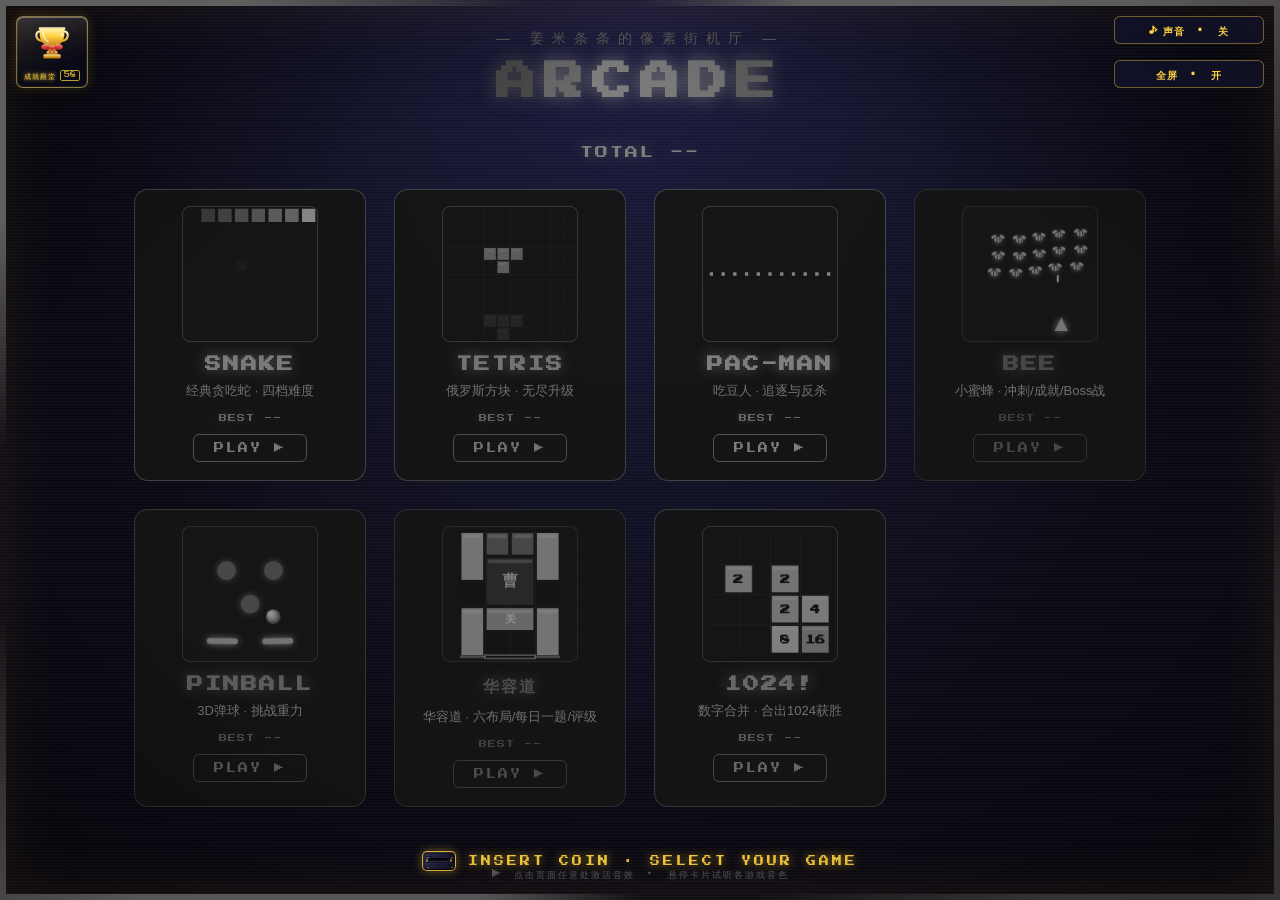
==== index.html @ 7917dc57 "fix: 修复全库审查 29 项问题与大厅回执握手边界缺陷 - 大厅与公共库 10 项：index curGameFrame 登记后仅当前帧清 totalBeforeOpen、openGame 清 p" ====
﻿<!DOCTYPE html>
<!-- ==================================================================
     像素街机厅主页（游戏大厅）
     结构：CRT 开机覆盖层 → 星空背景 Canvas → 视口四边环绕光带 → 右上角固定按钮（音效开关 / 全屏）→
          左上角成就殿堂入口 → 标题区 → 七张游戏卡片（各含 Canvas 动态预览）→ 页脚 → 音效激活提示条
          点击卡片以全屏 iframe 覆盖层打开游戏（不跳转页面，保证全屏状态跨大厅/游戏保持）
     特效：CRT 开机白线展开 / 星空粒子背景 + 偶发流星 / 底部合成波透视网格 /
          ARCADE 霓虹灯管闪烁 + 字母波浪浮动 + 全标题 RGB 色差故障 /
          卡片 3D 视差倾斜 + 交错入场 + 悬停发光 + 光泽扫过 + 预览放大 /
          鼠标霓虹光晕跟随 / CRT 扫描线 + 暗角氛围 / 视口四边环绕光带（旋转霓虹流光） /
          待机吸引模式（闲置轮播聚光 + DEMO 横幅，任意输入退出） /
          投币开机（点击任意处/任意键触发：币缘环排站名铭文的金币放大展示（仿纪念币版式）+ 蓄力光环 → 抛物线缩小飞入吞币点亮；
          点亮后投币口/回车键重复投币 + 待机循环落币 + 悬停/聚光换色；音效与全屏按钮豁免灰度常驻可用）
     脚本：audio.js 公共音效库 / fx.js 公共动效库 / fullscreen.js 全屏控制 / gamepad.js 手柄支持 /
          index.js 大厅脚本（开机层移除 + 星空粒子/流星/网格动画 + 霓虹故障闪烁 +
          全标题故障 + 游戏覆盖层开关（LOADING 霓虹过渡 / 游戏期冻结大厅动效 / 关闭时下发 arcade:save 快照保存）+ 七段卡片预览动画 + 卡片 3D 视差 + 鼠标光晕 +
          卡片音效分派 + 提示条淡出 + 待机吸引模式 + 投币口金币飞入 +
          成就殿堂金杯入口与开关渲染（鎏金覆盖层 / 称号里程碑 / 七游戏行瀑布入场））
     ================================================================== -->
<html lang="zh-CN">
<head>
    <meta charset="UTF-8">
    <meta name="viewport" content="width=device-width, initial-scale=1.0">
    <title>姜米条条的像素街机厅</title>
    <!-- 字体预连接：Press Start 2P 需经 googleapis(CSS)→gstatic(woff2) 两跳，
         提前建好连接使字体在 CRT 开机窗口内就绪，避免 display=swap 的换字回流
         恰好落在白幕展开/淡出阶段造成视觉顿挫 -->
    <link rel="preconnect" href="https://fonts.googleapis.com">
    <link rel="preconnect" href="https://fonts.gstatic.com" crossorigin>
    <link href="https://fonts.googleapis.com/css2?family=Press+Start+2P&display=swap" rel="stylesheet">
    <style>
        /* ---------- 主题变量：底色 / 面板 / 四色霓虹 / 文字 ---------- */
        :root {
            --bg: #0a0a14;
            --panel: rgba(18, 18, 42, 0.9);
            --neon-green: #39ff6a;
            --neon-pink: #ff3ea5;
            --neon-blue: #35e0ff;
            --neon-yellow: #ffd23e;
            --text: #e8e8ff;
        }
        /* html 画布底色随主题：全屏切换瞬间 overflow 切换 + 合成层重建触发重新光栅化，会间歇性闪现画布默认白底（视口底部白条根因），画布底色变暗后不可见 */
        html { background: var(--bg); }

        /* ---------- 基础布局 ---------- */
        * { box-sizing: border-box; }
        body {
            user-select: none; /* 全站禁止文本选取：拖动不再框选文字/触发浏览器选中搜索（卡片连点已有局部 none，此处全局兜底） */
            -webkit-user-select: none;
            margin: 0;
            background: radial-gradient(ellipse at 50% 0%, #1c1c40 0%, var(--bg) 65%);
            font-family: 'Microsoft YaHei', sans-serif;
            color: var(--text);
            overflow-x: hidden;
        }
        /* ---------- 大厅主布局容器：垂直居中排布标题区/卡片区/页脚；
           全屏时（本页已声明 data-fs-keep-title）由 fullscreen.js 命中 .layout
           整体等比缩放并居中于整个视口高度正中（标题随内容流一起缩放），
           窄视口内容超高时自动缩小不溢出 ---------- */
        .layout {
            min-height: 100vh;
            display: flex;
            flex-direction: column;
            align-items: center;
            justify-content: center;
            /* 最小边距保护：视口四周有 6px 环绕光带（#edgeBeam，fixed z-index:6）与暗角辉光，
               垂直居中内容在矮视口下几乎吃满空间时副标题/ARCADE 标题会贴边被光带覆盖，
               统一留出边距使任何视口下内容与光带脱开（全局 * 为 border-box，100vh 含边距不溢出） */
            padding: 12px 16px;
        }
        /* CRT 扫描线氛围 */
        body::before {
            content: '';
            position: fixed;
            inset: 0;
            pointer-events: none;
            background: repeating-linear-gradient(0deg, rgba(255,255,255,0.035) 0 1px, transparent 1px 3px);
        }
        /* CRT 暗角：四周轻微压暗，强化老式显像管的沉浸感 */
        body::after {
            content: '';
            position: fixed;
            inset: 0;
            pointer-events: none;
            transform: translateZ(0); /* 独立合成层：edgeFlow 的 box-shadow 每帧重绘隔离于本层，不再与 hover 重绘叠加波及整页引发闪屏 */
            z-index: 5;
            background: radial-gradient(ellipse at center, transparent 58%, rgba(0, 0, 0, 0.42) 100%);
            /* 视口边缘氛围灯带：弱于游戏机台的边框灯带，避免喧宾夺主 */
            box-shadow: inset 0 0 64px rgba(255, 154, 62, 0.10);
            animation: edgeFlow 8s ease-in-out infinite;
        }
        /* 边缘灯带流光：橙 → 粉 → 蓝循环（与机台灯带同节奏、低亮度） */
        @keyframes edgeFlow {
            0%, 100% { box-shadow: inset 0 0 64px rgba(255, 154, 62, 0.10); }
            33% { box-shadow: inset 0 0 64px rgba(255, 62, 165, 0.11); }
            66% { box-shadow: inset 0 0 64px rgba(53, 224, 255, 0.11); }
        }
        /* ---------- 视口四周环绕光带：四色霓虹流光绕屏幕边缘匀速巡游 ---------- */
        #edgeBeam {
            position: fixed;
            inset: 0;
            z-index: 6; /* 置于暗角(5)之上、右上角按钮(10)之下：不被压暗也不挡操作 */
            pointer-events: none;
            padding: 6px; /* 光带厚度 */
            /* 遮罩挖空内容区：仅保留 padding 形成的四周环形带 */
            -webkit-mask: linear-gradient(#000 0 0) content-box, linear-gradient(#000 0 0);
            -webkit-mask-composite: xor;
            mask: linear-gradient(#000 0 0) content-box, linear-gradient(#000 0 0);
            mask-composite: exclude;
            overflow: hidden;
        }
        /* 旋转光束：超大锥形渐变绕视口中心自转，绿→粉→蓝→黄四色霓虹接力 */
        #edgeBeam::before {
            content: '';
            position: absolute;
            left: 50%;
            top: 50%;
            width: 142vmax; /* √2×视口较长边：内切圆恰好覆盖视口对角线，纹理面积较 200vmax 减半，降低全屏显存压力 */
            height: 142vmax;
            margin: -71vmax 0 0 -71vmax; /* 中心对齐视口中心 */
            will-change: transform; /* 常驻合成层：避免超大纹理被反复驱逐/重建引发闪屏 */
            background: conic-gradient(
                transparent 0deg,
                var(--neon-green) 20deg, var(--neon-green) 48deg, transparent 76deg,
                transparent 90deg,
                var(--neon-pink) 110deg, var(--neon-pink) 138deg, transparent 166deg,
                transparent 180deg,
                var(--neon-blue) 200deg, var(--neon-blue) 228deg, transparent 256deg,
                transparent 270deg,
                var(--neon-yellow) 290deg, var(--neon-yellow) 318deg, transparent 346deg);
            opacity: 0.9; /* 明显可见但不过曝：配合加宽带体与平台顶峰值 */
            animation: beamOrbit 10s linear infinite;
        }
        /* 光束匀速自转一周：形成光带沿四边连续巡游的观感 */
        @keyframes beamOrbit {
            to { transform: rotate(1turn); }
        }
        /* ---------- CRT 开机动画：黑幕 → 中央白线亮起 → 纵向撑满白幕 → 淡出露出大厅 ---------- */
        #crtBoot {
            position: fixed;
            inset: 0;
            z-index: 99;
            pointer-events: none;
        }
        /* 黑幕：全程掩护大厅直至白幕将满未满的瞬间（82%，此刻白幕已盖住 99.5% 屏幕）快速退场——
           若黑幕与白幕同时淡出，两层半透明叠加会让揭幕中段对比度塌陷、画面发灰；
           借白幕满屏遮挡掩护切换，白幕淡出时底下是干净的大厅，交叉溶解通透丝滑 */
        #crtBoot::before {
            content: '';
            position: absolute;
            inset: 0;
            background: #000;
            animation: crtBlack 1.05s ease-out forwards;
        }
        /* 中央白线：亮起（带通电微闪）→ 停顿蓄力 → 纵向撑满白幕 → 淡出露出大厅
           撑开用 transform: scaleY 而非 height 动画——height 逐帧触发重排+重绘，
           开机瞬间主线程正被星空/七卡预览循环与字体加载占满，白幕展开会卡顿；
           scaleY 与 opacity 均为合成器属性，动画全程由 GPU 合成线程推进，不受主线程繁忙影响。
           元素 inset: 0 占满全屏，scaleY(0.002) 压缩为中央细线（常规视口约 1.8~2.2px，等效原 2px 白线），
           transform-origin 默认 center，与原 height 从中心向上下扩展的视觉一致。
           各阶段用关键帧内分段缓动（animation-timing-function 逐段声明）：
           撑开段强缓入缓出（蓄力-爆发-柔停）替代全程 ease-out 的「泄劲」感，
           淡出段快起慢收，揭幕干脆利落又收尾柔和 */
        #crtBoot::after {
            content: '';
            position: absolute;
            inset: 0;
            background: #fff;
            box-shadow: 0 0 32px 8px rgba(255, 255, 255, 0.9);
            animation: crtLine 1.05s ease-out forwards;
        }
        @keyframes crtBlack {
            0%, 80% { opacity: 1; }
            82% { opacity: 0; }  /* 白幕将满未满的瞬间借遮挡快速退场（约 21ms，无感知） */
            100% { opacity: 0; }
        }
        @keyframes crtLine {
            0%, 14% { transform: scaleY(0.002); opacity: 0; animation-timing-function: ease-out; }   /* 压缩为中央细线且不可见 */
            28% { transform: scaleY(0.002); opacity: 1; animation-timing-function: ease-in-out; }    /* 白线全宽亮起 */
            34% { transform: scaleY(0.002); opacity: 0.86; }  /* 通电瞬间电压微跌：模拟老显像管电流不稳的轻微闪烁 */
            44% { transform: scaleY(0.002); opacity: 1; animation-timing-function: cubic-bezier(0.72, 0, 0.28, 1); }  /* 电压回稳：电子束就位蓄力 */
            82% { transform: scaleY(1); opacity: 1; animation-timing-function: cubic-bezier(0.22, 0.61, 0.36, 1); }   /* 强缓入缓出撑满白幕：起步柔和、中段加速、满屏柔停 */
            100% { transform: scaleY(1); opacity: 0; }        /* 白幕快起慢收地淡出露出大厅，衔接卡片逐一入场 */
        }
        /* ---------- 星空背景：固定全屏，置于全部内容之下 ---------- */
        #starfield {
            position: fixed;
            inset: 0;
            z-index: -1;
            pointer-events: none;
        }
        /* 鼠标霓虹光晕：柔和光斑经 lerp 平滑追随光标，悬停卡片时同步该卡片的霓虹色 */
        #mouseGlow {
            position: fixed;
            left: 0;
            top: 0;
            width: 340px;
            height: 340px;
            margin: -170px 0 0 -170px; /* 让光斑几何中心对齐 transform 定位点 */
            border-radius: 50%;
            pointer-events: none;
            z-index: 4;
            mix-blend-mode: screen;
            background: radial-gradient(circle, rgba(108, 108, 255, 0.10), transparent 65%);
            opacity: 0;
            transition: opacity 0.5s;
            will-change: transform;
        }
        /* ---------- 页头：副标题 + ARCADE 彩色霓虹大标题 ---------- */
        .subtitle {
            font-size: 14px;
            letter-spacing: 8px;
            color: #8a8ab0;
            margin-bottom: 14px;
        }
        h1.arcade-title {
            font-family: 'Press Start 2P', monospace;
            font-size: 40px;
            letter-spacing: 8px;
            margin: 0 0 24px;
        }
        /* 每个字母带自身颜色的霓虹光晕，并错相位轻微浮动（波浪感） */
        h1.arcade-title span {
            display: inline-block;
            text-shadow: 0 0 18px currentColor;
            animation: bob 2.6s ease-in-out infinite;
        }
        h1.arcade-title span:nth-child(2) { animation-delay: 0.18s; }
        h1.arcade-title span:nth-child(3) { animation-delay: 0.36s; }
        h1.arcade-title span:nth-child(4) { animation-delay: 0.54s; }
        h1.arcade-title span:nth-child(5) { animation-delay: 0.72s; }
        h1.arcade-title span:nth-child(6) { animation-delay: 0.9s; }
        @keyframes bob {
            0%, 100% { transform: translateY(0); }
            50% { transform: translateY(-5px); }
        }
        /* 霓虹灯管故障闪烁（JS 随机触发）：steps 跳变模拟灯管接触不良 */
        h1.arcade-title span.flicker {
            animation: tubeFlicker 0.55s steps(1) both;
        }
        @keyframes tubeFlicker {
            0%, 100% { opacity: 1; text-shadow: 0 0 18px currentColor; }
            12% { opacity: 0.18; text-shadow: none; }
            24% { opacity: 0.85; text-shadow: 0 0 18px currentColor; }
            40% { opacity: 0.12; text-shadow: none; }
            62% { opacity: 0.75; text-shadow: 0 0 18px currentColor; }
            80% { opacity: 0.2; text-shadow: none; }
        }
        /* 全标题 RGB 色差故障（JS 随机触发）：整体抖动并分离出粉/青残影 */
        h1.arcade-title.glitch {
            animation: titleGlitch 0.36s both;
        }
        @keyframes titleGlitch {
            0% { transform: translate(0); filter: none; }
            15% { transform: translate(-3px, 1px); filter: drop-shadow(3px 0 #ff3ea5) drop-shadow(-3px 0 #35e0ff); }
            32% { transform: translate(3px, -1px); filter: none; }
            50% { transform: translate(-2px, 0); filter: drop-shadow(-3px 0 #ff3ea5) drop-shadow(3px 0 #35e0ff); }
            68% { transform: translate(0); filter: none; }
            82% { transform: translate(1px, -1px); filter: drop-shadow(2px 0 #ff3ea5) drop-shadow(-2px 0 #35e0ff); }
            100% { transform: translate(0); filter: none; }
        }
        /* ---------- 游戏卡片：--glow 为各卡片霓虹色 RGB，驱动边框与光晕 ---------- */
        .cards {
            display: grid;
            grid-template-columns: repeat(4, 232px); /* 固定 4 列：七张卡片按 DOM 顺序从左到右排列（4+3 两行） */
            gap: 28px;
            justify-content: center; /* 网格整体在页面水平居中 */
            /* 不在容器上设 perspective：容器级灭点为全部卡片共享，边缘卡片与中心卡片
               相对灭点偏移不同，同样的 rotateX/rotateY 会产生不同的透视畸变；
               透视改由每张卡片内联 transform 的 perspective() 提供（见底部倾斜脚本），
               保证任何位置的卡片画圈倾斜表现一致 */
        }
        /* 窄屏退化为 2 列，避免 4 列总宽超出视口出现横向滚动条 */
        @media (max-width: 1080px) {
            .cards { grid-template-columns: repeat(2, 232px); }
        }
        .card {
            user-select: none; /* 禁止双击卡片选中文本：连点启动游戏时不闪蓝色选区 */
            width: 232px;
            padding: 16px 18px 18px;
            background: var(--panel);
            border: 1px solid rgba(var(--glow), 0.45);
            border-radius: 14px;
            text-decoration: none;
            color: var(--text);
            text-align: center;
            position: relative;
            overflow: hidden; /* 裁剪光泽扫过的高光带 */
            transition: transform 0.2s ease-out, box-shadow 0.2s ease-out, border-color 0.2s ease-out;
            animation: rise 0.4s cubic-bezier(0.22, 1, 0.36, 1) backwards; /* easeOutQuint：上浮快起缓停；0.4s 保证入场在开机遮罩期内（0.86s 白幕淡出前）全部完成 */
        }
        .card:hover {
            transform: translateY(-6px);
            border-color: rgba(var(--glow), 0.9);
            box-shadow: 0 0 28px rgba(var(--glow), 0.35);
        }
        /* 按下时快速回落贴合手指，松手弹回悬浮位，强化「可点按」手感 */
        .card:active {
            transform: translateY(-2px) scale(0.98);
            box-shadow: 0 0 12px rgba(var(--glow), 0.25);
            transition-duration: 0.08s;
        }
        /* 键盘导航焦点态：:focus-visible 仅键盘聚焦时点亮（鼠标点击不触发），
           金色描边呼应街机「投币」的视觉语言，辉光为卡片自身霓虹色叠加金色 */
        .card:focus {
            outline: none;
        }
        .card:focus-visible {
            outline: 2px solid var(--neon-yellow);
            outline-offset: 4px;
            transform: translateY(-6px);
            border-color: rgba(var(--glow), 0.9);
            box-shadow: 0 0 28px rgba(var(--glow), 0.35), 0 0 14px rgba(255, 210, 62, 0.55);
        }
        .card canvas {
            display: block;
            /* CSS 等比缩放显示（内部绘制坐标仍为 160，预览脚本零改动）：
               压缩卡片高度保证 4x2 网格在常规视口内无滚动条 */
            width: 136px;
            height: 136px;
            margin: 0 auto 14px;
            border-radius: 8px;
            background: #0d1420;
            border: 1px solid rgba(var(--glow), 0.35);
            transition: transform 0.25s ease-out, filter 0.25s ease-out, border-color 0.25s ease-out;
            animation: canvasGlow 3.2s ease-in-out infinite; /* 预览画布边框常驻呼吸发光：颜色随卡片 --glow，与卡片外围边框同色 */
        }
        /* 悬停时预览画布轻微放大并点亮光晕，强化“选中”手感 */
        .card:hover canvas {
            transform: scale(1.03);
            animation: none; /* 悬停停用呼吸动画：让下方更亮的静态光晕声明生效 */
            border-color: rgba(var(--glow), 0.9); /* 边框本体点亮，与卡片外围边框悬停态同亮度 */
            filter: drop-shadow(0 0 26px rgba(var(--glow), 0.95)); /* 静态亮态光晕（合成器友好） */
        }
        /* 矮屏进一步压缩标题/总分条/预览图/页脚间距，保证 4x2 网格纵向不出滚动条
           （置于基础规则之后，确保同优先级覆盖生效）；阈值取 860px 覆盖常见最大化窗口
           视口高度区间，总分条桌面档 30px 间距在矮屏自动收窄为 10px；
           压缩同时为 .layout 的 12px 最小边距腾出空间（实测矮视口内容高仅余个位数富余） */
        @media (max-height: 860px) {
            h1.arcade-title { font-size: 30px; margin: 0 0 12px; }
            .card canvas { width: 108px; height: 108px; }
            /* .total-score / footer 的基础规则在源码中位于本块之后，同特异性按源序
               会被反超——此处加 .layout 前缀提权，保证矮屏压缩档真实生效 */
            .layout .total-score { margin-bottom: 10px; }
            .layout footer { margin-top: 16px; }
        }
        .card h2 {
            font-family: 'Press Start 2P', 'Microsoft YaHei', sans-serif;
            font-size: 16px;
            letter-spacing: 2px;
            margin: 0 0 10px;
            color: rgb(var(--glow));
            text-shadow: 0 0 14px rgba(var(--glow), 0.7);
        }
        .card p {
            margin: 0 0 14px;
            font-size: 13px;
            color: #b8b8d8;
        }
        /* 卡片信息区最高分行：index.js 按各游戏 localStorage 键聚合填充（无记录显示 --）；
           klotski 为步数语义（越少越好），显示为「BEST 42 步」以示区分 */
        .card .best {
            margin: 0 0 12px;
            font-family: 'Press Start 2P', 'Microsoft YaHei', monospace;
            font-size: 8px;
            letter-spacing: 1px;
            color: rgba(var(--glow), 0.78);
            text-shadow: 0 0 8px rgba(var(--glow), 0.3);
        }
        /* 「上次游玩」角标：卡片右上角小徽章，标记最近一次启动的游戏（arcade_last），
           仅 .is-last 卡片显示；pointer-events:none 保证不阻挡卡片点击 */
        .card .last-badge {
            position: absolute;
            top: 10px;
            right: 10px;
            z-index: 1;
            padding: 3px 7px;
            font-size: 10px;
            letter-spacing: 1px;
            line-height: 1.4;
            color: var(--neon-yellow);
            background: rgba(18, 18, 42, 0.85);
            border: 1px solid rgba(255, 210, 62, 0.4);
            border-radius: 4px;
            text-shadow: 0 0 8px rgba(255, 210, 62, 0.45);
            pointer-events: none;
            display: none;
        }
        .card.is-last .last-badge { display: block; }
        /* 游玩时长角标：卡片左上角小徽章，显示该游戏累计游玩分钟（arcade_playtime_<id>），
           由游戏页 FX.playtime 累计上报；不足 1 分钟以 hidden 隐藏；pointer-events:none 不阻挡点击 */
        .card .time-badge {
            position: absolute;
            top: 10px;
            left: 10px;
            z-index: 1;
            padding: 3px 7px;
            font-size: 10px;
            letter-spacing: 1px;
            line-height: 1.4;
            color: #35e0ff;
            background: rgba(18, 18, 42, 0.85);
            border: 1px solid rgba(53, 224, 255, 0.4);
            border-radius: 4px;
            text-shadow: 0 0 8px rgba(53, 224, 255, 0.45);
            pointer-events: none;
        }
        /* ---------- 成就殿堂：金杯入口 + 全屏鎏金覆盖层（全面超越游戏内成就墙的旗舰展示） ---------- */
        /* 鎏金大金杯入口（.achWallTrigger 基座样式见共享 ach-trigger.css）：固定左上角，
           top 16 + 高 72 = 底边 88px——上缘与音效键持平、底边与全屏键下缘持平，
           72×72 正方形与游戏页 .awt-fixed 入口同规格（单座鎏金大金杯 + 颈间红蝴蝶结）；
           字号 9.8px 与游戏页入口一致（小尺寸档）；
           z-index 与按钮簇(10)一致。
           选择器带元素名 button 提高优先级（0,1,1 胜 0,1,0）：本内联样式表先于 ach-trigger.css
           加载，同优先级下外部表的 .achWallTrigger{position:relative;height:auto;width:auto}
           会反超盖掉 fixed 定位与固定高宽——入口将回落文档流，并以自身高度撑高 100vh
           布局引发整页滚动条 */
        button.awt-hall {
            position: fixed;
            left: 16px;
            top: 16px;
            z-index: 10;
            height: 72px;           /* 正方形 72×72：与游戏页 .awt-fixed 同规格（top 16 对齐音效键上缘，底边 88px 对齐全屏键下缘） */
            width: 72px;            /* 宽 72px：正方形金杯入口 */
            box-sizing: border-box; /* height/width 口径含内边距与描边 */
            justify-content: center;/* flex 纵向布局：内容在 72px 高度内垂直居中充满 */
            font-size: 9.8px;       /* 与游戏页 .awt-fixed 同款小尺寸档缩放 */
            /* 玻璃透明质感（大厅专属精修，不影响游戏页共享的 ach-trigger.css 基座）：
               半透明亮层渐变替掉基座实底，磨砂 blur 透出星空——真实玻璃透视感 */
            background: linear-gradient(165deg, rgba(255, 255, 255, 0.16) 0%, rgba(255, 255, 255, 0.05) 38%, rgba(10, 12, 30, 0.42) 70%, rgba(10, 12, 30, 0.55) 100%);
            backdrop-filter: blur(6px);
            -webkit-backdrop-filter: blur(6px);
            box-shadow:
                inset 0 1px 0 rgba(255, 255, 255, 0.28),    /* 上缘受光高光：玻璃片厚度感 */
                inset 0 0 0 1px rgba(255, 255, 255, 0.08),  /* 内衬白细线：玻璃双层描边的内层 */
                inset 0 -1px 0 rgba(0, 0, 0, 0.30),         /* 下缘内阴影：背光面收边 */
                0 4px 14px rgba(0, 0, 0, 0.42),             /* 外投影：玻璃片悬浮于星空 */
                0 0 12px color-mix(in srgb, var(--awt-h) 22%, transparent); /* 主题色微辉 */
        }
        /* 玻璃按钮悬停/聚焦：透光度抬升 + 鎏金辉光增浓（优先级高于共享基座 hover，覆盖生效） */
        button.awt-hall:hover,
        button.awt-hall:focus-visible {
            background: linear-gradient(165deg, rgba(255, 255, 255, 0.22) 0%, rgba(255, 255, 255, 0.08) 38%, rgba(16, 18, 42, 0.50) 70%, rgba(16, 18, 42, 0.62) 100%);
            border-color: color-mix(in srgb, var(--awt-h) 78%, rgba(255, 255, 255, 0.35));
            box-shadow:
                inset 0 1px 0 rgba(255, 255, 255, 0.38),
                inset 0 0 0 1px rgba(255, 255, 255, 0.12),
                inset 0 -1px 0 rgba(0, 0, 0, 0.26),
                0 6px 18px rgba(0, 0, 0, 0.46),
                0 0 20px color-mix(in srgb, var(--awt-h) 45%, transparent),
                inset 0 0 12px color-mix(in srgb, var(--awt-h) 20%, transparent);
        }
        /* 殿堂容器：全屏固定覆盖层，flex 居中殿堂面板；
           结构 = 暗幕（径向暗角 + 磨砂）→ 旋转金色神辉光束 → 漂浮金尘 → 居中鎏金面板 */
        #trophyHall {
            position: fixed;
            inset: 0;
            z-index: 60; /* 高于右上角按钮(10)与环绕光带(6)：殿堂开启即全屏最顶层 */
            display: flex;
            align-items: center;
            justify-content: center;
            font-family: 'Press Start 2P', 'Microsoft YaHei', monospace;
        }
        /* 显式补回 hidden 属性的隐藏：上面的 display:flex 会反超 UA 样式表的 [hidden] 规则，
           缺此规则殿堂将进大厅即常驻展开且所有关闭路径（按钮/Esc/点空白）全部失效 */
        #trophyHall[hidden] { display: none; }
        /* 暗幕：径向暗角聚光 + 磨砂玻璃透出星空微光，淡入进场；点击空白处关闭 */
        .th-veil {
            position: absolute;
            inset: 0;
            background: radial-gradient(ellipse at center, rgba(10, 10, 24, 0.60) 0%, rgba(5, 5, 14, 0.88) 78%);
            backdrop-filter: blur(5px);
            -webkit-backdrop-filter: blur(5px);
            animation: thFade 0.28s ease-out both;
            cursor: pointer;
        }
        @keyframes thFade { from { opacity: 0; } to { opacity: 1; } }
        /* 旋转金色神辉光束：四片金色扇叶绕视口中心缓慢巡游，
           径向遮罩成环状——内圈让位面板、外圈消隐，只留中距离光晕氛围 */
        .th-rays {
            position: absolute;
            left: 50%;
            top: 50%;
            width: 150vmax;
            height: 150vmax;
            margin: -75vmax 0 0 -75vmax;
            pointer-events: none;
            background: conic-gradient(
                transparent 0deg, rgba(255, 210, 62, 0.10) 12deg, transparent 26deg,
                transparent 90deg, rgba(255, 210, 62, 0.08) 102deg, transparent 116deg,
                transparent 180deg, rgba(255, 210, 62, 0.10) 192deg, transparent 206deg,
                transparent 270deg, rgba(255, 210, 62, 0.08) 282deg, transparent 296deg);
            -webkit-mask: radial-gradient(circle, transparent 22%, #000 46%, transparent 72%);
            mask: radial-gradient(circle, transparent 22%, #000 46%, transparent 72%);
            animation: thRays 26s linear infinite;
            opacity: 0.9;
        }
        @keyframes thRays { to { transform: rotate(1turn); } }
        /* 漂浮金尘：三粒金点自下而上闪烁升腾（错相位错列位，纯 CSS 动画） */
        .th-dust {
            position: absolute;
            top: 0;
            width: 4px;
            height: 4px;
            border-radius: 50%;
            pointer-events: none;
            background: transparent;
            animation: thDust 9s linear infinite;
        }
        .th-dust.d1 { left: 18%; }
        .th-dust.d2 { left: 50%; animation-duration: 12s; animation-delay: 3s; }
        .th-dust.d3 { left: 82%; animation-duration: 10.5s; animation-delay: 6s; }
        @keyframes thDust {
            0% { transform: translateY(62vh); background: transparent; box-shadow: 0 0 0 rgba(255, 210, 62, 0); }
            12% { background: #ffd23e; box-shadow: 0 0 6px 1px rgba(255, 210, 62, 0.85); }
            88% { background: #ffd23e; box-shadow: 0 0 6px 1px rgba(255, 210, 62, 0.85); }
            100% { transform: translateY(-16vh); background: transparent; box-shadow: 0 0 0 rgba(255, 210, 62, 0); }
        }
        /* 殿堂面板：鎏金双层描边 + 深色琉璃底，弹性浮现进场；列向布局（饰条/头部/主视觉/行列表/页脚） */
        .th-panel {
            position: relative;
            width: min(860px, 94vw);
            max-height: min(86vh, 780px);
            display: flex;
            flex-direction: column;
            background: linear-gradient(180deg, rgba(30, 25, 54, 0.97), rgba(12, 10, 30, 0.97));
            border: 1px solid rgba(255, 210, 62, 0.38);
            border-radius: 16px;
            box-shadow:
                0 0 0 1px rgba(255, 210, 62, 0.14),   /* 内衬细金线：与外描边形成双层描金 */
                0 0 42px rgba(255, 210, 62, 0.20),    /* 金色环境辉光呼应殿堂主题 */
                0 26px 70px rgba(0, 0, 0, 0.66);      /* 深色投影把面板从星空上抬起 */
            overflow: hidden;
            backdrop-filter: blur(8px);
            -webkit-backdrop-filter: blur(8px);
            animation: thPanelIn 0.42s cubic-bezier(0.34, 1.56, 0.64, 1) both;
        }
        @keyframes thPanelIn {
            from { opacity: 0; transform: translateY(22px) scale(0.92); }
            to { opacity: 1; transform: translateY(0) scale(1); }
        }
        /* 满环 perfect 态：描边金光加浓 + 外圈金辉呼吸 */
        #trophyHall.is-perfect .th-panel {
            border-color: rgba(255, 210, 62, 0.65);
            animation: thPanelIn 0.42s cubic-bezier(0.34, 1.56, 0.64, 1) both,
                       thPerfectGlow 2.6s ease-in-out 0.5s infinite;
        }
        @keyframes thPerfectGlow {
            0%, 100% { box-shadow: 0 0 0 1px rgba(255, 210, 62, 0.22), 0 0 42px rgba(255, 210, 62, 0.28), 0 26px 70px rgba(0, 0, 0, 0.66); }
            50% { box-shadow: 0 0 0 1px rgba(255, 210, 62, 0.32), 0 0 66px rgba(255, 210, 62, 0.44), 0 26px 70px rgba(0, 0, 0, 0.66); }
        }
        /* 顶部烫金饰条：金色渐变贯穿 + 周期性白色高光斜向扫过（流光镀金） */
        .th-strip {
            height: 4px;
            flex: none;
            position: relative;
            overflow: hidden;
            background: linear-gradient(90deg, transparent, #ff9a3e 16%, #ffd23e 50%, #ff9a3e 84%, transparent);
            box-shadow: 0 0 10px rgba(255, 210, 62, 0.55);
        }
        .th-strip::after {
            content: '';
            position: absolute;
            top: 0;
            bottom: 0;
            left: 0;
            width: 36%;
            background: linear-gradient(105deg, transparent, rgba(255, 255, 255, 0.85), transparent);
            transform: translateX(-160%) skewX(-16deg);
            animation: thSweep 3.4s ease-in-out infinite;
        }
        @keyframes thSweep {
            0%, 55% { transform: translateX(-160%) skewX(-16deg); }
            90%, 100% { transform: translateX(360%) skewX(-16deg); }
        }
        /* 头部：奖杯图标（悬浮摆动）+ 鎏金渐变标题（shimmer 流光）+ 奖牌总数胶囊 + 关闭钮 */
        .th-head {
            display: flex;
            align-items: center;
            gap: 10px;
            padding: 16px 20px 10px;
            flex: none;
        }
        .th-head .cup-ico {
            width: 22px;
            height: 22px;
            flex: none;
            color: #ffd23e;
            filter: drop-shadow(0 0 7px rgba(255, 210, 62, 0.65));
            animation: thCupFloat 2.6s ease-in-out infinite;
        }
        @keyframes thCupFloat {
            0%, 100% { transform: translateY(0) rotate(0deg); }
            50% { transform: translateY(-2.5px) rotate(-4deg); }
        }
        /* 鎏金标题：金渐变文字 + background-position 周期流动的高光 shimmer */
        .th-title {
            font-size: 17px;
            letter-spacing: 4px;
            background: linear-gradient(100deg, #b8860b 0%, #ffd23e 30%, #fff3b8 50%, #ffd23e 70%, #b8860b 100%);
            background-size: 200% 100%;
            -webkit-background-clip: text;
            background-clip: text;
            -webkit-text-fill-color: transparent;
            color: #ffd23e; /* 不支持 background-clip:text 的环境回退纯金色 */
            animation: thTitleShine 3.2s linear infinite;
        }
        @keyframes thTitleShine {
            from { background-position: 200% 0; }
            to { background-position: -200% 0; }
        }
        /* 总数奖牌胶囊：深字压金底；满环 perfect 态金光脉冲 */
        .th-total {
            margin-left: auto;
            padding: 4px 10px;
            color: #1a1408;
            font-size: 9px;
            letter-spacing: 1px;
            background: linear-gradient(180deg, #ffe38a, #e8b23a);
            border-radius: 10px;
            box-shadow: 0 0 8px rgba(255, 210, 62, 0.45);
        }
        #trophyHall.is-perfect .th-total { animation: thMedalPulse 1.8s ease-in-out infinite; }
        @keyframes thMedalPulse {
            0%, 100% { box-shadow: 0 0 8px rgba(255, 210, 62, 0.45); }
            50% { box-shadow: 0 0 18px rgba(255, 210, 62, 0.8); }
        }
        .th-close {
            margin-left: 4px;
            padding: 3px 10px;
            font-size: 12px;
            line-height: 1.4;
            color: #ffd23e;
            font-family: inherit;
            background: transparent;
            border: 1px solid rgba(255, 210, 62, 0.4);
            border-radius: 5px;
            cursor: pointer;
            transition: background 0.2s, transform 0.2s;
        }
        .th-close:hover { background: rgba(255, 210, 62, 0.15); transform: scale(1.06); }
        /* 主视觉区：132px 总进度环（开幕弧线扫入 + 光晕呼吸 + 三星公转）+ 称号与里程碑侧栏；
           面板加宽后限宽居中，环与侧栏不随相片墙散开 */
        .th-hero {
            display: flex;
            align-items: center;
            gap: 24px;
            padding: 6px 20px 12px;
            flex: none;
            width: 100%;
            max-width: 660px;
            margin: 0 auto;
        }
        .th-ring-wrap { position: relative; width: 132px; height: 132px; flex: none; }
        .th-ring-wrap > svg { display: block; transform: rotate(-90deg); } /* 进度环从 12 点方向起画 */
        /* 环后光晕：金色径向光斑呼吸（圣坛感） */
        .th-ring-glow {
            position: absolute;
            inset: -14px;
            border-radius: 50%;
            pointer-events: none;
            background: radial-gradient(circle, rgba(255, 210, 62, 0.16), transparent 66%);
            animation: thGlowBreath 3s ease-in-out infinite;
        }
        @keyframes thGlowBreath {
            0%, 100% { opacity: 0.55; transform: scale(0.94); }
            50% { opacity: 1; transform: scale(1.05); }
        }
        .th-ring-ticks { fill: none; stroke: rgba(255, 210, 62, 0.25); stroke-width: 1.2; stroke-dasharray: 2 6.2; }
        .th-ring-bg { fill: none; stroke: rgba(255, 255, 255, 0.07); stroke-width: 8; }
        .th-ring-fg {
            fill: none;
            stroke: #ffd23e;
            stroke-width: 8;
            stroke-linecap: round;
            filter: drop-shadow(0 0 5px rgba(255, 210, 62, 0.65));
            transition: stroke-dashoffset 0.9s cubic-bezier(0.22, 0.61, 0.36, 1);
        }
        /* 环绕金色星点：三粒星尘沿环外缘匀速公转（父组旋转，子点按角度分布半径） */
        .th-orbit {
            position: absolute;
            inset: 0;
            pointer-events: none;
            animation: thOrbitSpin 7s linear infinite;
        }
        .th-orbit i {
            position: absolute;
            left: 50%;
            top: 50%;
            width: 5px;
            height: 5px;
            margin: -2.5px 0 0 -2.5px;
            border-radius: 50%;
            background: #ffe98a;
            box-shadow: 0 0 6px 1px rgba(255, 226, 100, 0.8);
        }
        .th-orbit i:nth-child(1) { transform: rotate(0deg) translateY(-64px); }
        .th-orbit i:nth-child(2) { transform: rotate(140deg) translateY(-64px); width: 3px; height: 3px; margin: -1.5px 0 0 -1.5px; }
        .th-orbit i:nth-child(3) { transform: rotate(250deg) translateY(-64px); width: 4px; height: 4px; margin: -2px 0 0 -2px; opacity: 0.75; }
        @keyframes thOrbitSpin { to { transform: rotate(1turn); } }
        .th-ring-center {
            position: absolute;
            inset: 0;
            display: flex;
            flex-direction: column;
            align-items: center;
            justify-content: center;
            gap: 4px;
            pointer-events: none;
        }
        .th-ring-text { color: #ffd23e; font-size: 17px; text-shadow: 0 0 10px rgba(255, 210, 62, 0.6); }
        .th-ring-sub { color: #8f9bc4; font-size: 7px; letter-spacing: 1px; }
        /* 侧栏：殿堂称号（鎏金渐变大字，变更弹出）+ 全站里程碑四阶轨道 */
        .th-side { flex: 1; min-width: 0; display: flex; flex-direction: column; gap: 14px; }
        .th-rank { display: flex; flex-direction: column; gap: 5px; }
        .th-rank-label { color: #8f9bc4; font-size: 7px; letter-spacing: 2px; }
        .th-rank-name {
            font-size: 15px;
            letter-spacing: 3px;
            background: linear-gradient(100deg, #ff9a3e, #ffd23e 55%, #fff3b8);
            -webkit-background-clip: text;
            background-clip: text;
            -webkit-text-fill-color: transparent;
            color: #ffd23e;
        }
        .th-rank-name.th-rank-pop { animation: thRankPop 0.5s cubic-bezier(0.34, 1.56, 0.64, 1); }
        @keyframes thRankPop {
            0% { transform: scale(1); }
            45% { transform: scale(1.14); filter: brightness(1.5); }
            100% { transform: scale(1); }
        }
        /* 称号位阶进度条：当前称号档内的推进水位（鎏金填充，与进度环同节奏缓动） */
        .th-rank-bar {
            height: 5px;
            border-radius: 3px;
            background: rgba(255, 255, 255, 0.08);
            box-shadow: inset 0 1px 2px rgba(0, 0, 0, 0.4);
            overflow: hidden;
        }
        .th-rank-bar i {
            display: block;
            height: 100%;
            width: 0%;
            border-radius: 3px;
            background: linear-gradient(90deg, #ff9a3e, #ffd23e 60%, #fff3b8);
            box-shadow: 0 0 8px rgba(255, 210, 62, 0.55);
            transition: width 0.9s cubic-bezier(0.22, 0.61, 0.36, 1);
        }
        .th-rank-hint { color: #8f9bc4; font-size: 7px; letter-spacing: 1px; }
        /* 里程碑轨道：真实进度条——深色凹槽底轨上铺鎏金水位（宽度 = 全站进度，--mile-prog 由 JS 注入），
           四个里程碑节点（10/25/40/58）按 值/58 的真实比例落位（--x 由 JS 注入）；
           达成的点亮金光、下一阶呼吸描边 */
        .th-mile { position: relative; height: 28px; }
        .th-mile::before {
            content: '';
            position: absolute;
            left: 0;
            right: 0;
            top: 4px;
            height: 4px;
            background: rgba(10, 10, 26, 0.85);
            border-radius: 2px;
            box-shadow: inset 0 1px 2px rgba(0, 0, 0, 0.45);
        }
        .th-mile::after {
            content: '';
            position: absolute;
            left: 0;
            top: 4px;
            height: 4px;
            width: var(--mile-prog, 0%);
            background: linear-gradient(90deg, #ff9a3e, #ffd23e 60%, #fff3b8);
            border-radius: 2px;
            box-shadow: 0 0 8px rgba(255, 210, 62, 0.55);
            transition: width 0.9s cubic-bezier(0.22, 0.61, 0.36, 1);
        }
        .th-pip {
            position: absolute;
            top: 0;
            left: var(--x, 0%);
            transform: translateX(-50%); /* 节点圆心对齐落位点 */
            z-index: 1; /* 盖过 ::after 水位条（伪元素绘制于子元素之后） */
            display: flex;
            flex-direction: column;
            align-items: center;
            gap: 4px;
        }
        .th-pip i {
            width: 12px;
            height: 12px;
            border-radius: 50%;
            background: #141230;
            border: 2px solid rgba(255, 255, 255, 0.22);
            transition: background 0.3s, border-color 0.3s, box-shadow 0.3s;
        }
        .th-pip em { font-style: normal; color: #8f9bc4; font-size: 7px; }
        .th-pip.is-on i {
            background: linear-gradient(180deg, #ffe38a, #e8b23a);
            border-color: rgba(255, 226, 100, 0.9);
            box-shadow: 0 0 8px rgba(255, 210, 62, 0.65);
        }
        .th-pip.is-on em { color: #ffd23e; }
        /* 原点刻度 0：进度条零位标记，弱化灰点，与 10/25/40/58 金色成就节点区分 */
        .th-pip-zero i {
            border-color: rgba(255, 255, 255, 0.14);
            background: rgba(255, 255, 255, 0.08);
        }
        .th-pip-zero em { color: rgba(143, 155, 196, 0.55); }
        .th-pip.is-next i { animation: thPipBreath 1.6s ease-in-out infinite; }
        @keyframes thPipBreath {
            0%, 100% { box-shadow: 0 0 0 rgba(255, 210, 62, 0); border-color: rgba(255, 255, 255, 0.22); }
            50% { box-shadow: 0 0 9px rgba(255, 210, 62, 0.5); border-color: rgba(255, 210, 62, 0.6); }
        }
        /* 相片墙：可滚动区（矮视口时裁切滚动）；Firefox 侧用原生细条 + 半透明鎏金兜底 */
        .th-scroll {
            flex: 1;
            min-height: 0;
            overflow-y: auto;
            padding: 6px 18px 16px;
            scrollbar-width: thin;                      /* Firefox：收窄滚动条 */
            scrollbar-color: rgba(255, 210, 62, 0.80) rgba(16, 12, 36, 0.50); /* Firefox：半透明金滑块 / 半透明轨道 */
        }
        /* 自制滚动条（WebKit：Chrome/Edge）——半透明玻璃开槽 + 鎏金霓虹灯管滑块，
           与殿堂鎏金视觉融为一体：轨道 = 半透明深色玻璃凹槽（透出面板底色与金尘，
           内缘金细线延续面板双层描金）；滑块 = 半透明鎏金渐变圆条（灯管内透白光 +
           双层金辉光晕，模拟霓虹灯近亮远衰的光扩散） */
        .th-scroll::-webkit-scrollbar { width: 12px; }
        .th-scroll::-webkit-scrollbar-track {
            background: linear-gradient(180deg, rgba(16, 12, 36, 0.42), rgba(26, 20, 56, 0.42)); /* 半透明玻璃槽底：星空与金尘隐约透出 */
            box-shadow:
                inset 0 0 4px rgba(0, 0, 0, 0.35),              /* 凹槽暗缘：玻璃开槽的进深感 */
                inset 1px 0 0 rgba(255, 255, 255, 0.07);        /* 槽壁白高光：玻璃断面受光 */
            border-left: 1px solid rgba(255, 210, 62, 0.14);    /* 轨道内缘金细线：面板描金的延续 */
        }
        .th-scroll::-webkit-scrollbar-thumb {
            border: 3px solid transparent;      /* 透明内缝：金条与轨道四周留白，纤细不笨重 */
            background-clip: padding-box;       /* 背景只填内缝以内：金条可视宽度 6px */
            border-radius: 8px;
            background-image: linear-gradient(180deg, rgba(255, 226, 121, 0.92), rgba(255, 210, 62, 0.66) 45%, rgba(255, 184, 41, 0.60)); /* 半透明鎏金渐变：隐约透出轨道底色 */
            box-shadow:
                inset 0 1px 0 rgba(255, 255, 255, 0.55),    /* 顶缘受光高光：金属立体 */
                inset 0 0 5px rgba(255, 255, 255, 0.28),    /* 灯管内透白光：霓虹灯芯质感 */
                inset 0 -2px 0 rgba(146, 92, 10, 0.45),     /* 底缘暗边：金属背光面 */
                0 0 6px rgba(255, 210, 62, 0.35),           /* 近距辉光：灯体贴光 */
                0 0 14px rgba(255, 210, 62, 0.28);          /* 远距光晕：霓虹光扩散衰减 */
        }
        .th-scroll::-webkit-scrollbar-thumb:hover {
            background-image: linear-gradient(180deg, rgba(255, 236, 160, 0.96), rgba(255, 224, 100, 0.74) 45%, rgba(255, 200, 70, 0.68)); /* 悬停提亮一档 */
            box-shadow:
                inset 0 1px 0 rgba(255, 255, 255, 0.65),
                inset 0 0 6px rgba(255, 255, 255, 0.38),
                inset 0 -2px 0 rgba(146, 92, 10, 0.40),
                0 0 8px rgba(255, 210, 62, 0.50),
                0 0 18px rgba(255, 210, 62, 0.42);          /* 悬停辉光扩张：霓虹灯加压 */
        }
        .th-scroll::-webkit-scrollbar-thumb:active {
            background-image: linear-gradient(180deg, rgba(255, 246, 200, 1), rgba(255, 240, 160, 0.85)); /* 拖拽中再提亮：按压手感反馈 */
            box-shadow:
                inset 0 1px 0 rgba(255, 255, 255, 0.70),
                inset 0 0 7px rgba(255, 255, 255, 0.45),
                0 0 10px rgba(255, 210, 62, 0.60),
                0 0 22px rgba(255, 210, 62, 0.50);
        }
        .th-scroll::-webkit-scrollbar-button { display: none; } /* 隐藏系统端点箭头按钮 */
        .th-scroll::-webkit-scrollbar-corner { background: transparent; }
        .th-grid { display: flex; flex-direction: column; gap: 18px; }
        /* 分区墙区：主题色铭牌行（图钉 + 游戏名 + 计数 + 点亮奖杯 + 渐隐细线）
           + 拍立得相片流式挂墙；--hue/--hue-bg 由 JS 按游戏主题色注入 */
        .th-sec { --hue: #ffd23e; --hue-bg: #ffd23e2e; }
        .th-sec-head { display: flex; align-items: center; gap: 9px; }
        .th-sec-head.th-in { animation: thSecIn 0.45s ease-out both; animation-delay: var(--d); }
        /* 图钉：主题色球钉 + 高光点 + 辉光 */
        .th-pin {
            width: 9px;
            height: 9px;
            border-radius: 50%;
            flex: none;
            background: radial-gradient(circle at 30% 28%, #fff 8%, var(--hue) 46%, rgba(0, 0, 0, 0.45));
            box-shadow: 0 0 8px var(--hue);
        }
        .th-sec-head b {
            font-weight: normal;
            font-size: 10px;
            letter-spacing: 2px;
            color: var(--hue);
            text-shadow: 0 0 8px var(--hue);
        }
        /* 墙区计数：主数字金色，斜杠与总数弱化灰 */
        .th-sec-count { color: #ffd23e; font-size: 11px; }
        .th-sec-count i { font-style: normal; color: #8f9bc4; font-size: 8px; }
        /* 全成就墙区：铭牌行点亮奖杯 + 周期辉光呼吸 */
        .th-sec-cup { width: 14px; height: 14px; color: #ffd23e; animation: thCupGlow 2.8s ease-in-out infinite; }
        .th-sec-cup svg { display: block; width: 100%; height: 100%; }
        @keyframes thCupGlow {
            0%, 100% { filter: drop-shadow(0 0 4px rgba(255, 210, 62, 0.55)); }
            50% { filter: drop-shadow(0 0 9px rgba(255, 210, 62, 0.95)); }
        }
        .th-sec-line {
            flex: 1;
            height: 1px;
            background: linear-gradient(90deg, var(--hue), rgba(255, 255, 255, 0.08) 45%, transparent);
            opacity: 0.5;
        }
        .th-sec-wall { display: flex; flex-wrap: wrap; gap: 16px 9px; padding-top: 8px; }
        /* 拍立得成就相片：白相纸 + 撕口胶带 + 微倾钉墙（--tilt/--tape/--d/--hue 由 JS 注入）；
           悬停摆正放大浮现；未解锁整卡灰暗、悬停「显影」偷看 */
        .th-photo {
            position: relative;
            width: 88px;
            margin: 7px 0 0;
            padding: 6px 6px 7px;
            /* 玻璃质感相纸：半透明米白 + 磨砂模糊（呼应大厅卡片的玻璃拟态），白缘描边 + 顶缘高光 */
            background: linear-gradient(175deg, rgba(255, 253, 244, 0.30), rgba(230, 228, 216, 0.16));
            border: 1px solid rgba(255, 255, 255, 0.20);
            border-radius: 3px;
            -webkit-backdrop-filter: blur(5px);
            backdrop-filter: blur(5px);
            box-shadow: inset 0 1px 0 rgba(255, 255, 255, 0.35), 0 4px 10px rgba(0, 0, 0, 0.45);
            transform: rotate(var(--tilt));
            transition: transform 0.22s cubic-bezier(0.34, 1.56, 0.64, 1), box-shadow 0.22s, filter 0.25s;
        }
        .th-photo:hover {
            z-index: 7;
            transform: rotate(0deg) scale(1.22) translateY(-4px);
            box-shadow: 0 10px 24px rgba(0, 0, 0, 0.55), 0 0 16px rgba(255, 255, 255, 0.28);
        }
        /* 胶带：半透明撕口贴条压住相片顶边（clip-path 造不规则撕纸边） */
        .th-tape {
            position: absolute;
            top: -9px;
            left: 50%;
            width: 44px;
            height: 15px;
            transform: translateX(-50%) rotate(var(--tape));
            background: linear-gradient(180deg, rgba(255, 250, 225, 0.42), rgba(255, 250, 225, 0.24));
            border: 1px solid rgba(255, 255, 255, 0.16);
            box-shadow: 0 1px 3px rgba(0, 0, 0, 0.3);
            clip-path: polygon(4% 0, 96% 7%, 100% 94%, 2% 100%);
        }
        /* 图案区：主题色渐变示意底 + emoji 成像（已解锁）；未解锁叠 ? 遮罩 */
        .th-shot {
            position: relative;
            display: flex;
            align-items: center;
            justify-content: center;
            height: 56px;
            border-radius: 2px;
            overflow: hidden;
            background: linear-gradient(160deg, var(--hue-bg), rgba(12, 12, 30, 0.92) 74%);
        }
        .th-emoji { font-size: 26px; line-height: 1; text-shadow: 0 0 12px var(--hue-bg); }
        .th-q {
            position: absolute;
            inset: 0;
            display: flex;
            align-items: center;
            justify-content: center;
            font-size: 20px;
            color: rgba(255, 255, 255, 0.14);
            background: rgba(6, 6, 18, 0.42);
        }
        /* 相片图案区光泽扫过：悬停相片时斜向高光带掠过（复用大厅卡片 shine 关键帧；
           th-shot 已有 overflow:hidden 负责裁切，.th-photo 本体不可加会裁掉顶伸胶带） */
        .th-shot::after {
            content: '';
            position: absolute;
            top: 0;
            bottom: 0;
            left: 0;
            width: 34%;
            background: linear-gradient(105deg, transparent, rgba(255, 255, 255, 0.22), transparent);
            transform: translateX(-160%) skewX(-16deg);
            pointer-events: none;
        }
        .th-photo:hover .th-shot::after { animation: shine 0.9s ease-out; }
        /* 稀有度描金条：未解锁暗槽；解锁后按稀有度点亮（银/青/紫/金），传说条最醒目 */
        .th-rar { display: block; height: 3px; margin-top: 6px; border-radius: 2px; background: rgba(255, 255, 255, 0.12); }
        .is-got.rar-common .th-rar { background: #9fb0cd; }
        .is-got.rar-rare .th-rar { background: linear-gradient(90deg, #35e0ff, #8ef4ff); box-shadow: 0 0 6px rgba(53, 224, 255, 0.5); }
        .is-got.rar-epic .th-rar { background: linear-gradient(90deg, #b06cff, #d8aaff); box-shadow: 0 0 6px rgba(176, 108, 255, 0.5); }
        .is-got.rar-legendary .th-rar { background: linear-gradient(90deg, #ff9a3e, #ffd23e, #fff3b8); box-shadow: 0 0 7px rgba(255, 210, 62, 0.6); }
        /* 相片题名：相纸上的深字；未解锁弱化 */
        .th-name { margin-top: 6px; text-align: center; font-size: 8px; line-height: 1.3; color: rgba(238, 242, 255, 0.88); }
        .th-photo:not(.is-got) { filter: grayscale(0.92) brightness(0.7); }
        .th-photo:not(.is-got) .th-name { color: #9aa0b0; }
        /* 未解锁悬停「显影」：短暂恢复彩色偷看目标图案 */
        .th-photo:not(.is-got):hover { filter: grayscale(0.25) brightness(0.92); }
        /* 传说相片：金辉呼吸 */
        .is-got.rar-legendary { animation: thLegendGlow 2.6s ease-in-out infinite; }
        @keyframes thLegendGlow {
            0%, 100% { box-shadow: inset 0 1px 0 rgba(255, 255, 255, 0.35), 0 4px 10px rgba(0, 0, 0, 0.45); }
            50% { box-shadow: inset 0 1px 0 rgba(255, 255, 255, 0.35), 0 4px 10px rgba(0, 0, 0, 0.45), 0 0 18px rgba(255, 210, 62, 0.55); }
        }
        /* 开幕钉墙入场：相片从下方缩放弹入并落回各自微倾角
           （to 帧只写 opacity 不写 transform：fill-mode both 结束后不锁定静态 transform，
            悬停摆正不受动画填充干扰；JS 仅开幕渲染时挂 .th-in，常规刷新不重播） */
        .th-photo.th-in { animation: thPhotoIn 0.45s cubic-bezier(0.34, 1.56, 0.64, 1) both; animation-delay: var(--d); }
        @keyframes thPhotoIn {
            from { opacity: 0; transform: translateY(20px) rotate(calc(var(--tilt) * 3)) scale(0.45); }
            to { opacity: 1; }
        }
        @keyframes thSecIn {
            from { opacity: 0; transform: translateY(8px); }
            to { opacity: 1; transform: translateY(0); }
        }
        /* 页脚提示：暗金 kbd 字 */
        .th-foot {
            flex: none;
            padding: 9px 16px 13px;
            text-align: center;
            color: #7d87ad;
            font-size: 8px;
            letter-spacing: 1px;
            border-top: 1px solid rgba(255, 255, 255, 0.06);
        }
        .th-foot b { color: #ffd23e; font-weight: normal; }
        /* 页脚「重置进度」按钮：默认低调描边，武装态转红警示（二次点击确认才执行清除） */
        .th-foot #thReset {
            margin-left: 8px;
            padding: 2px 10px;
            font: inherit;
            font-size: 8px;
            letter-spacing: 1px;
            color: #7d87ad;
            background: transparent;
            border: 1px solid #3a4252;
            border-radius: 3px;
            cursor: pointer;
            transition: color 0.15s, border-color 0.15s;
            -webkit-user-select: none;
            user-select: none;
            touch-action: manipulation;
        }
        .th-foot #thReset:hover { color: #e8ecf2; border-color: #8a93a5; }
        .th-foot #thReset.armed { color: #ff5d5d; border-color: #ff5d5d; }
        .th-foot #thReset.armed:hover { color: #ff8585; border-color: #ff8585; }
        /* 减少动态效果：殿堂全部装饰动画停用、过渡瞬时（面板直显、进度环直接到位、相片直接就位） */
        @media (prefers-reduced-motion: reduce) {
            .th-veil, .th-panel, #trophyHall.is-perfect .th-panel,
            .th-rays, .th-dust, .th-orbit, .th-strip::after,
            .th-title, .th-head .cup-ico, .th-ring-glow, .th-pip.is-next i,
            .th-sec-head.th-in, .th-photo.th-in, .th-sec-cup,
            .is-got.rar-legendary,
            #trophyHall.is-perfect .th-total, .th-rank-name.th-rank-pop,
            .th-photo:hover .th-shot::after { animation: none; }
            .th-ring-fg, .th-pip i, .th-photo, .th-mile::after, .th-rank-bar i { transition: none; }
        }
        .card .play {
            display: inline-block;
            padding: 8px 20px;
            font-family: 'Press Start 2P', monospace;
            font-size: 10px;
            letter-spacing: 2px;
            color: rgb(var(--glow));
            border: 1px solid rgba(var(--glow), 0.6);
            border-radius: 6px;
            transition: all 0.2s ease-out;
        }
        .card:hover .play {
            background: rgba(var(--glow), 0.15);
            box-shadow: 0 0 14px rgba(var(--glow), 0.45);
        }
        /* 悬停光泽扫过：斜向高光带从左掠到右，纯 CSS 触发 */
        .card::after {
            content: '';
            position: absolute;
            top: -20%;
            bottom: -20%;
            left: 0;
            width: 34%;
            background: linear-gradient(105deg, transparent, rgba(255, 255, 255, 0.22), transparent);
            transform: translateX(-160%) skewX(-16deg);
            pointer-events: none;
        }
        .card:hover::after {
            animation: shine 0.9s ease-out;
        }
        @keyframes shine {
            to { transform: translateX(430%) skewX(-16deg); }
        }
        /* 预览画布边框呼吸发光：光晕强弱交替涨落，颜色取卡片 --glow（与外围边框同色）。
           用 filter: drop-shadow 而非 box-shadow 动画——box-shadow 为重绘属性，7 张卡片
           逐帧重绘阴影会持续占用主线程（开机阶段尤甚）；filter 动画由合成器 GPU 加速，
           仅去掉原先 2~3px 的 inset 内描边微光（视觉差异可忽略） */
        @keyframes canvasGlow {
            0%, 100% {
                filter: drop-shadow(0 0 8px rgba(var(--glow), 0.4));
            }
            50% {
                filter: drop-shadow(0 0 16px rgba(var(--glow), 0.7));
            }
        }
        /* 音效开关按钮（固定右上角） */
        .sound-toggle {
            position: fixed;
            top: 16px;
            right: 16px;
            z-index: 10;
            margin: 0;
            width: 150px;
            padding: 8px 0;
            text-align: center;
            line-height: 1;
            font-family: 'Press Start 2P', monospace;
            font-size: 10px;
            font-weight: 700;
            letter-spacing: 1px;
            color: var(--neon-yellow);
            background: rgba(18, 18, 42, 0.85);
            border: 1px solid rgba(255, 210, 62, 0.4);
            border-radius: 6px;
            box-shadow: none;
        }
        .sound-toggle:hover {
            background: rgba(255, 210, 62, 0.12);
            box-shadow: 0 0 12px rgba(255, 210, 62, 0.5);
        }
        /* 全屏按钮（固定右上角音效开关下方） */
        .fs-toggle {
            position: fixed;
            top: 60px;
            right: 16px;
            z-index: 10;
            margin: 0;
            width: 150px;
            padding: 8px 0;
            text-align: center;
            line-height: 1;
            font-family: 'Press Start 2P', monospace;
            font-size: 10px;
            font-weight: 700;
            letter-spacing: 1px;
            color: var(--neon-yellow);
            background: rgba(18, 18, 42, 0.85);
            border: 1px solid rgba(255, 210, 62, 0.4);
            border-radius: 6px;
            box-shadow: none;
        }
        .fs-toggle:hover {
            background: rgba(255, 210, 62, 0.12);
            box-shadow: 0 0 12px rgba(255, 210, 62, 0.5);
        }
        /* 总分条：标题正下方居中，金色霓虹，展示六款分数型游戏最高分总和（华容道为步数语义不参与） */
        .total-score {
            text-align: center;
            font-family: 'Press Start 2P', monospace;
            font-size: 13px;
            letter-spacing: 2px;
            color: var(--neon-yellow);
            text-shadow: 0 0 14px rgba(255, 210, 62, 0.55);
            /* 与卡片网格保持充足间距：卡片悬停上浮（-6px）/3D 倾斜上沿抬起/28px 辉光
               均会向上侵入总分区，留白不足时 TOTAL 会被遮挡或覆盖 */
            margin: 20px 0 30px;
            /* 提升绘制层级：即使卡片辉光波及总分区，TOTAL 文字始终绘制在光晕之上 */
            position: relative;
            z-index: 2;
        }
        /* 总分上涨脉冲：金色闪光 + 轻微放大，由 JS 涨分时挂 .total-bump 触发，animationend 自动回落 */
        .total-score.total-bump {
            animation: totalPulse 0.9s ease-out;
        }
        @keyframes totalPulse {
            0% { transform: scale(1); text-shadow: 0 0 14px rgba(255, 210, 62, 0.55); }
            30% { transform: scale(1.18); color: #fff; text-shadow: 0 0 22px rgba(255, 210, 62, 0.95), 0 0 44px rgba(255, 210, 62, 0.6); }
            100% { transform: scale(1); text-shadow: 0 0 14px rgba(255, 210, 62, 0.55); }
        }
        /* ---------- 游戏覆盖层：iframe 承载所选游戏（不发生顶层导航，全屏状态跨大厅/游戏保持） ---------- */
        #gameOverlay {
            position: fixed;
            inset: 0;
            z-index: 98;
            background: #000;
            animation: overlayIn 0.3s ease-out; /* 打开游戏：整层淡入带微缩放 */
        }
        /* 关闭游戏：CRT 关机演出容器——黑底前 64% 纹丝不动地托住坍缩过程，
           末段才整体淡出露出大厅（画面熄灭与揭幕节奏错开，避免"还没关机就漏光"） */
        #gameOverlay.overlay-out {
            animation: overlayOut 0.55s ease forwards;
        }
        @keyframes overlayIn {
            from { opacity: 0; transform: scale(0.985); }
            to { opacity: 1; transform: scale(1); }
        }
        @keyframes overlayOut {
            0%, 64% { opacity: 1; }
            100% { opacity: 0; }
        }
        /* CRT 关机第一幕：游戏画面纵向坍缩为一条过曝亮线（显像管断电瞬间电子束失焦收束），
           再横向收窄熄灭；scaleY/scaleX/filter/opacity 全程合成器属性，GPU 推进不占主线程；
           分段缓动与开机 crtLine 反向呼应：坍缩段强缓入（蓄力-加速收束），熄灭段 ease-out 快收 */
        #gameOverlay.overlay-out iframe {
            animation: crtShrink 0.55s forwards;
        }
        @keyframes crtShrink {
            0% { transform: scaleY(1); opacity: 1; filter: brightness(1); animation-timing-function: cubic-bezier(0.62, 0, 0.84, 0.34); } /* 加速坍缩 */
            55% { transform: scaleY(0.003) scaleX(1); opacity: 1; filter: brightness(2.4); animation-timing-function: ease-out; } /* 坍缩为过曝亮线 */
            100% { transform: scaleY(0.003) scaleX(0.08); opacity: 0; filter: brightness(3.2); } /* 亮线收窄熄灭，交棒白热余辉 */
        }
        /* CRT 关机第二幕：白热电子束余辉——游戏画面坍满瞬间白色亮线接管（亮度再上一档），
           短驻留后横向收束为光点熄灭；亮度与辉光参数对齐开机白线（#crtBoot::after），开关机成对 */
        #gameOverlay.overlay-out::after {
            content: '';
            position: absolute;
            inset: 0;
            background: #fff;
            box-shadow: 0 0 32px 8px rgba(255, 255, 255, 0.9);
            pointer-events: none;
            animation: crtDie 0.55s ease-out forwards;
        }
        @keyframes crtDie {
            0%, 30% { opacity: 0; transform: scaleY(0.003); } /* 游戏坍缩期间不可见 */
            52% { opacity: 0.95; transform: scaleY(0.003); } /* 坍满瞬间接管为白热亮线 */
            64% { opacity: 1; transform: scaleY(0.003); } /* 短驻留：断电电压抽离的余辉 */
            100% { opacity: 0; transform: scaleY(0.003) scaleX(0.06); } /* 收束为光点熄灭，同时黑底淡出露出大厅 */
        }
        /* 关闭瞬间左下角返回按钮使命已完成，先行快速隐去，不参与关机演出 */
        #gameOverlay.overlay-out .overlay-close {
            animation: closeBtnOut 0.15s ease-out forwards;
        }
        @keyframes closeBtnOut {
            to { opacity: 0; }
        }
        #gameOverlay iframe {
            width: 100%;
            height: 100%;
            border: 0;
            display: block;
            /* 初始隐藏：加载期间由黑底 LOADING 层占位，杜绝空白/半成品画面闪现 */
            opacity: 0;
            transition: opacity 0.35s ease-out;
        }
        /* 加载完成：游戏画面淡入接管，与 LOADING 层交叉过渡 */
        #gameOverlay iframe.frame-in {
            opacity: 1;
        }
        /* ---------- 覆盖层内 LOADING 过渡层：黑底 + 卡片霓虹色脉冲文字 + 流光进度条 ---------- */
        .overlay-loading {
            position: absolute;
            inset: 0;
            z-index: 1;
            display: flex;
            flex-direction: column;
            align-items: center;
            justify-content: center;
            gap: 24px;
            pointer-events: none;
            transition: opacity 0.4s ease-out;
        }
        .overlay-loading.loading-out {
            opacity: 0;
        }
        .overlay-loading .loading-text {
            font-family: 'Press Start 2P', monospace;
            font-size: 13px;
            letter-spacing: 6px;
            color: rgb(var(--loading-glow, 255, 210, 62));
            text-shadow: 0 0 16px rgba(var(--loading-glow, 255, 210, 62), 0.8);
            animation: loadPulse 1.1s ease-in-out infinite;
        }
        .overlay-loading .loading-bar {
            width: 200px;
            height: 6px;
            border: 1px solid rgba(var(--loading-glow, 255, 210, 62), 0.45);
            border-radius: 4px;
            overflow: hidden;
        }
        .overlay-loading .loading-bar i {
            display: block;
            width: 42%;
            height: 100%;
            background: rgba(var(--loading-glow, 255, 210, 62), 0.85);
            box-shadow: 0 0 10px rgba(var(--loading-glow, 255, 210, 62), 0.9);
            animation: loadSlide 1.1s linear infinite;
        }
        @keyframes loadPulse {
            50% { opacity: 0.35; }
        }
        @keyframes loadSlide {
            from { transform: translateX(-110%); }
            to { transform: translateX(260%); }
        }
        /* ---------- 游戏打开期间冻结大厅常驻动画：让出主线程/合成器给游戏入场首秒 ---------- */
        body.game-open::after,
        body.game-open #edgeBeam::before,
        body.game-open h1.arcade-title span,
        body.game-open h1.arcade-title::before,
        body.game-open h1.arcade-title::after,
        body.game-open .flicker,
        body.game-open .card canvas,
        body.game-open footer,
        body.game-open .sound-hint {
            animation-play-state: paused;
        }
        /* 覆盖层左下角返回按钮：图案示意（像素小房子 🏠示意「游戏厅/小屋」），去文字由图标承担视觉，
           语义由 JS 侧 aria-label / title 承载（读屏与悬停提示仍为「返回游戏厅」）；
           宽 72px 与成就殿堂金杯入口同宽（左下角与左上角入口等宽呼应）；
           图标颜色 currentColor 承接 --close-glow 主题色，随所打开游戏的主题色变化 */
        .overlay-close {
            position: fixed;
            bottom: 18px;
            left: 18px;
            z-index: 99;
            width: 72px;        /* 宽同成就殿堂金杯入口（72px）：与左上角入口等宽呼应 */
            padding: 9px 0;     /* 上下 9px 补偿 line-height:0 的高度塌陷；水平内边距清零，图标居中由 text-align 承担 */
            text-align: center; /* 像素小房子图标水平居中于 72px 宽度 */
            line-height: 0;     /* 行高压平：按钮尺寸由图标撑起，文字流不再参与 */
            color: rgb(var(--close-glow, 255, 210, 62));
            background: rgba(18, 18, 42, 0.85);
            border: 1px solid rgba(var(--close-glow, 255, 210, 62), 0.4);
            border-radius: 6px;
            cursor: pointer;
        }
        .overlay-close:hover {
            background: rgba(var(--close-glow, 255, 210, 62), 0.12);
            box-shadow: 0 0 12px rgba(var(--close-glow, 255, 210, 62), 0.5);
        }
        /* 像素小房子图标：SVG mask（crispEdges 像素硬边）剪出 9×8 像素小屋剪影
           （阶梯屋顶 + 墙体 + 门洞，「游戏厅/小屋」示意），
           currentColor 填色承接主题色，固定 18×16px（9×8 格 × 2px） */
        .overlay-close .close-ico {
            display: block;
            margin: 0 auto;     /* text-align 对 inline 无效的兜底：块级图标居中于 72px 宽按钮 */
            width: 18px;
            height: 16px;
            background: currentColor;
            -webkit-mask-image: url("data:image/svg+xml,%3Csvg xmlns='http://www.w3.org/2000/svg' viewBox='0 0 9 8' shape-rendering='crispEdges'%3E%3Cpath d='M4 0h1v1H4zM3 1h3v1H3zM2 2h5v1H2zM1 3h7v1H1zM1 4h7v1H1zM1 5h3v1H1zM5 5h3v1H5zM1 6h3v1H1zM5 6h3v1H5zM1 7h3v1H1zM5 7h3v1H5z'/%3E%3C/svg%3E");
            -webkit-mask-size: 100% 100%;
            mask-image: url("data:image/svg+xml,%3Csvg xmlns='http://www.w3.org/2000/svg' viewBox='0 0 9 8' shape-rendering='crispEdges'%3E%3Cpath d='M4 0h1v1H4zM3 1h3v1H3zM2 2h5v1H2zM1 3h7v1H1zM1 4h7v1H1zM1 5h3v1H1zM5 5h3v1H5zM1 6h3v1H1zM5 6h3v1H5zM1 7h3v1H1zM5 7h3v1H5z'/%3E%3C/svg%3E");
            mask-size: 100% 100%;
        }
        /* ---------- 关气回流缩略：游戏末帧截图缩略图（FLIP 飞回卡片）+ 落卡辉光脉冲 ----------
           关闭覆盖层时由 JS 截取游戏画布最后一帧（canvas.toDataURL），先在 CRT 坍缩为过曝
           亮线处"绽放"回全屏末帧，再缩放飞向启动该游戏的卡片原位，落卡时卡片辉光脉冲一次
           ——完成"游戏关机 → 画面装回卡带"的叙事闭环；截图失败 / 减动效时整段静默跳过 */
        .reflow-shot {
            position: fixed;
            z-index: 99; /* 覆盖层（98）之上：CRT 坍缩光点处绽放，随覆盖层淡出期间完成飞回 */
            opacity: 0; /* 起飞前不可见：JS 在 CRT 坍缩为亮线后（0.28s）启动动画置亮 */
            border-radius: 14px; /* 与卡片圆角一致：落卡瞬间严丝合缝"装回卡带" */
            border: 1px solid rgba(var(--reflow-glow, 255, 210, 62), 0.55);
            box-shadow: 0 0 26px rgba(var(--reflow-glow, 255, 210, 62), 0.4);
            object-fit: fill; /* 画布分辨率与显示比例不同时拉伸铺满，贴合 CRT 全屏形态 */
            pointer-events: none; /* 纯演出元素：不拦截大厅交互 */
            transform-origin: 0 0; /* FLIP 反演基准：以左上角平移缩放回全屏起始位置 */
        }
        /* 落卡辉光脉冲：缩略图飞回落位瞬间卡片点亮一次（承接关机余温，随后回落常态）；
           结束帧即卡片基础态（无阴影 / 常规边框），动画结束后与 transition 自然衔接 */
        .card.card-reflow {
            animation: cardReflow 0.65s ease-out;
        }
        @keyframes cardReflow {
            0% { filter: brightness(1.7) saturate(1.35); border-color: rgba(var(--glow), 1); box-shadow: 0 0 36px rgba(var(--glow), 0.65), 0 0 14px rgba(255, 255, 255, 0.4); }
            100% { filter: brightness(1) saturate(1); border-color: rgba(var(--glow), 0.45); box-shadow: 0 0 0 rgba(var(--glow), 0); }
        }
        /* 音效激活提示（首次交互后淡出，说明浏览器自动播放策略） */
        .sound-hint {
            position: fixed;
            bottom: 18px;
            left: 50%;
            transform: translateX(-50%);
            z-index: 10;
            font-family: 'Press Start 2P', 'Microsoft YaHei', monospace;
            font-size: 9px;
            letter-spacing: 2px;
            color: rgba(255, 210, 62, 0.75);
            text-shadow: 0 0 10px rgba(255, 210, 62, 0.4);
            animation: hintPulse 1.6s ease-in-out infinite;
            pointer-events: none;
            white-space: nowrap;
        }
        .sound-hint.hide {
            animation: none;
            opacity: 0;
            transition: opacity 0.5s;
        }
        @keyframes hintPulse {
            50% { opacity: 0.35; }
        }
        /* 卡片入场动画（配合 animation-delay 交错） */
        @keyframes rise {
            from { opacity: 0; transform: translateY(26px); }
            to { opacity: 1; transform: translateY(0); }
        }
        /* ---------- 页脚：闪烁的 INSERT COIN 文案 ---------- */
        footer {
            margin-top: 44px;
            font-family: 'Press Start 2P', monospace;
            font-size: 10px;
            letter-spacing: 3px;
            color: #6a6a94;
            animation: blink 1.6s step-end infinite;
            /* 点亮瞬间文字自 pre-coin 金色霓虹平滑褪回灰紫常亮（text-shadow 同步淡出） */
            transition: color 0.5s, text-shadow 0.5s;
        }
        @keyframes blink {
            50% { opacity: 0.35; }
        }
        /* ---------- 页脚投币口：INSERT COIN 左侧的实体投币槽 ----------
           首次交互一枚金币飞入吞币点亮（为 audio.js 首次手势的投币双音配上可见的投币仪式）；
           待机吸引模式金币循环落币（街机 DEMO 传统）；悬停卡片/聚光演示时由 JS 换该卡霓虹色 */
        .coin-slot {
            --slot-glow: 255, 210, 62; /* 投币口霓虹色 RGB，悬停卡片/待机聚光时 JS 换色 */
            position: relative;
            display: inline-block;
            width: 34px;
            height: 20px;
            margin-right: 12px;
            vertical-align: -5px;
            border: 1px solid rgba(var(--slot-glow), 0.45);
            border-radius: 5px;
            /* 金属面板（自上而下的分层叠加）：四颗螺丝的一字槽刻线（暗线错开半像素露受光，
               仿真螺丝的机加工凹槽）→ 四角螺丝头（径向渐变亮芯 + 暗沉圈）→ 水平拉丝细纹
               （ repeating 1px 明暗线仿拉丝铝板）→ 斜向受光基底（135deg 四段渐变，左上高光
               向右下沉暗，比纵向渐变更像受侧光的金属镶板） */
            background:
                linear-gradient(rgba(10, 10, 18, 0.85), rgba(10, 10, 18, 0.85)) no-repeat 2.5px 4.5px / 5px 1px,
                linear-gradient(rgba(10, 10, 18, 0.85), rgba(10, 10, 18, 0.85)) no-repeat 26.5px 4.5px / 5px 1px,
                linear-gradient(rgba(10, 10, 18, 0.85), rgba(10, 10, 18, 0.85)) no-repeat 2.5px 14.5px / 5px 1px,
                linear-gradient(rgba(10, 10, 18, 0.85), rgba(10, 10, 18, 0.85)) no-repeat 26.5px 14.5px / 5px 1px,
                radial-gradient(circle at 5px 5px, rgba(255, 255, 255, 0.32) 0.8px, rgba(255, 255, 255, 0.08) 1.4px, transparent 1.9px),
                radial-gradient(circle at 29px 5px, rgba(255, 255, 255, 0.32) 0.8px, rgba(255, 255, 255, 0.08) 1.4px, transparent 1.9px),
                radial-gradient(circle at 5px 15px, rgba(255, 255, 255, 0.32) 0.8px, rgba(255, 255, 255, 0.08) 1.4px, transparent 1.9px),
                radial-gradient(circle at 29px 15px, rgba(255, 255, 255, 0.32) 0.8px, rgba(255, 255, 255, 0.08) 1.4px, transparent 1.9px),
                repeating-linear-gradient(0deg, rgba(255, 255, 255, 0.03) 0 1px, transparent 1px 3px),
                linear-gradient(135deg, #3a3a6e 0%, #26264e 35%, #191936 62%, #0d0d1d 100%);
            /* 镶板光影：顶棱受光 + 底棱背光 + 左棱反光/右棱沉暗（侧光立体感）+ 内凹深度 +
               面板浮出页脚的落影 + 随 --slot-glow 的极弱环境辉光（常态低调、点亮/待机态由专属规则接管） */
            box-shadow:
                inset 0 1px 0 rgba(255, 255, 255, 0.14), inset 0 -1px 0 rgba(0, 0, 0, 0.7),
                inset 1px 0 0 rgba(255, 255, 255, 0.05), inset -1px 0 0 rgba(0, 0, 0, 0.35),
                inset 0 1px 4px rgba(0, 0, 0, 0.85),
                0 1px 2px rgba(0, 0, 0, 0.55), 0 0 8px rgba(var(--slot-glow), 0.12);
            transition: border-color 0.3s, box-shadow 0.3s;
        }
        /* 投币缝：中央横缝（缝底渐深的透视纵深），吞币点亮后透出霓虹亮芯；
           缝口收窄至 6px 高更显精致（币片本就薄），口沿更黑以强化「深不见底」的吞币黑洞感 */
        .coin-slot::before {
            content: '';
            position: absolute;
            left: 6px;
            right: 6px;
            top: 6px;
            bottom: 8px;
            border-radius: 2px;
            background: linear-gradient(#010106, #07071a 50%, #161632); /* 缝内自黑洞口沿向深处渐亮，透视纵深感 */
            box-shadow:
                inset 0 1px 0 rgba(0, 0, 0, 0.95),        /* 上唇投影：缝口内沿的深色切边 */
                inset 0 -1px 0 rgba(255, 255, 255, 0.12), /* 下唇受光：金属滑轨亮边（币片滑入的触感） */
                0 0 0 1px rgba(0, 0, 0, 0.4),             /* 缝周暗接缝：与面板之间的一线分割 */
                0 -1px 0 rgba(255, 255, 255, 0.07);       /* 口沿上棱受光：面板上唇被顶光照亮的窄亮边 */
            transition: background 0.3s, box-shadow 0.3s;
        }
        /* 已投币点亮态：边框亮起 + 双层辉光（近圈锐光 / 远圈柔光），缝内透出霓虹亮芯（颜色随 --slot-glow） */
        .coin-slot.lit {
            border-color: rgba(var(--slot-glow), 0.9);
            box-shadow:
                inset 0 1px 0 rgba(255, 255, 255, 0.12), inset 0 -1px 0 rgba(0, 0, 0, 0.7),
                inset 1px 0 0 rgba(255, 255, 255, 0.05), inset -1px 0 0 rgba(0, 0, 0, 0.35), /* 侧棱光影与常态基底一致 */
                inset 0 1px 4px rgba(0, 0, 0, 0.85),
                0 0 10px rgba(var(--slot-glow), 0.5), 0 0 22px rgba(var(--slot-glow), 0.2), 0 1px 2px rgba(0, 0, 0, 0.55);
        }
        .coin-slot.lit::before {
            background: linear-gradient(rgba(var(--slot-glow), 0.35), rgba(var(--slot-glow), 0.65));
            box-shadow:
                0 0 6px rgba(var(--slot-glow), 0.85), 0 0 14px rgba(var(--slot-glow), 0.4),
                inset 0 0 3px rgba(255, 255, 255, 0.4), inset 0 1px 0 rgba(0, 0, 0, 0.6);
        }
        /* 黄铜币道触轨：缝口两侧的竖直细轨（币片滑入时的接触导轨，真机投币口的黄铜耐磨件），
           左亮右暗的受光方向与面板 135° 侧光一致；点亮态沾染霓虹辉光 */
        .coin-slot .rail {
            position: absolute;
            top: 7px;
            bottom: 8px;
            width: 2px;
            border-radius: 1px;
            background: linear-gradient(90deg, #8a6a24, #d4b25e 40%, #5e4718);
            box-shadow: 0 0 2px rgba(0, 0, 0, 0.6);
            transition: box-shadow 0.3s;
        }
        .coin-slot .rail-l { left: 3px; }
        .coin-slot .rail-r { right: 3px; }
        .coin-slot.lit .rail {
            box-shadow: 0 0 3px rgba(var(--slot-glow), 0.5), 0 0 2px rgba(0, 0, 0, 0.6);
        }
        /* 吞币脉冲：JS 于金币抵达时加 swallow 类，0.5s 后摘除——先弹起放大、再左右小幅震颤（机械吞币震动感） */
        .coin-slot.swallow { animation: slotSwallow 0.48s ease-out; }
        @keyframes slotSwallow {
            0% { transform: none; }
            16% { transform: translate(0.5px, -1px) scale(1.22); }  /* 币片撞入瞬间弹起 */
            36% { transform: translate(-1.5px, 0) scale(1.14); }   /* 震颤左摆 */
            58% { transform: translate(1px, 0) scale(1.08); }      /* 回弹右摆 */
            100% { transform: none; }
        }
        /* 金币本体：平时隐藏，仅待机落币循环时显示（首次交互的飞行金币由 JS 克隆为 fixed 元素） */
        .coin-slot .coin { display: none; }
        /* 待机吸引模式：金币循环落入投币口（周期与轮播步进同拍 3.4s，大半拍悬停后快速落入被吞） */
        body.attract-mode .coin-slot .coin {
            display: block;
            position: absolute;
            left: 50%;
            top: -14px;
            width: 9px;
            height: 9px;
            margin-left: -4.5px;
            border-radius: 50%;
            background: radial-gradient(circle at 35% 30%, #ffe98a, #ffd23e 55%, #b8860b);
            box-shadow: 0 0 6px rgba(var(--slot-glow), 0.7);
            animation: coinDropLoop 3.4s linear infinite;
        }
        @keyframes coinDropLoop {
            0%, 55% { transform: translateY(0); opacity: 1; }      /* 悬在口上等待大半拍 */
            62% { transform: translateY(21px); opacity: 1; }       /* 快速落入缝中（近似重力加速，深度随面板加高同步加深） */
            70%, 100% { transform: translateY(23px); opacity: 0; } /* 沉入被吞没，等待下一枚 */
        }
        /* 飞行金币：JS 一次性创建的 fixed 元素，先在屏幕中央放大展示再沿抛物线飞入投币口——
           JS 中以 scale 9.5 大币（直径约 133px）居中展示、蓄力光环迸发后起跳，沿弧线缩小落入投币口，
           金属渐变 + 双层金色辉光在放大态下足够醒目；币面铭文为内嵌 SVG（COIN_FACE_SVG）：
           站名沿币缘弧形环排，仿纪念币版式（上拱弧 + 下倒弧 + 珠点环 + 菱形饰 + 中央徽记，双层凹刻浮雕） */
        .coin-fly {
            position: fixed;
            left: 0;
            top: 0;
            width: 14px;
            height: 14px;
            margin: -7px 0 0 -7px; /* 几何中心对齐 translate 坐标 */
            border-radius: 50%;
            background: radial-gradient(circle at 35% 30%, #fff7cf, #ffe98a 32%, #ffd23e 60%, #b8860b);
            box-shadow: 0 0 10px rgba(255, 210, 62, 0.95), 0 0 26px rgba(255, 210, 62, 0.5);
            z-index: 7;
            pointer-events: none;
            will-change: transform;
            transform-style: preserve-3d; /* 币面 SVG 与币体同处一个 3D 上下文：父级自旋翻面时子元素的 backface-visibility 才会生效 */
        }
        /* 币缘铭文 SVG：铺满币面随币等比缩放（viewBox 100×100 ↔ 14px 币体，任意缩放不糊，
           且 SVG 文本不受浏览器最小字号 12px 强制提升限制）；backface-visibility 隐藏背面镜像
           铭文——展示摇摆 ±14° 币面不翻面、铭文恒正读，飞行自旋翻到背面时铭文隐去露出素面
           币背，与真实硬币两面观感一致 */
        .coin-fly > svg {
            position: absolute;
            inset: 0;
            width: 100%;
            height: 100%;
            display: block;
            backface-visibility: hidden;
            pointer-events: none;
        }
        /* 中央展示金币的蓄力光环：展示末段迸发的一圈扩散圆环（JS 于起飞前一刻创建），
           金色描边 + 内外双层辉光，扩散淡出为抛物线起飞送行 */
        .coin-burst {
            position: fixed;
            left: 0;
            top: 0;
            width: 30px;
            height: 30px;
            margin: -15px 0 0 -15px; /* 几何中心对齐 translate 坐标 */
            border-radius: 50%;
            border: 3px solid rgba(255, 210, 62, 0.9);
            box-shadow: 0 0 18px rgba(255, 210, 62, 0.6), inset 0 0 12px rgba(255, 210, 62, 0.4);
            z-index: 7;
            pointer-events: none;
            will-change: transform, opacity;
        }
        /* 吞币闪光：金币抵达瞬间自缝口迸出的金色椭圆光圈（JS 创建，扩散淡出后移除） */
        .slot-flash {
            position: fixed;
            left: 0;
            top: 0;
            width: 26px;
            height: 12px;
            margin: -6px 0 0 -13px; /* 几何中心对齐 translate 坐标 */
            border-radius: 50%;
            background: radial-gradient(ellipse, rgba(255, 247, 207, 0.95), rgba(255, 210, 62, 0.45) 55%, transparent 75%);
            z-index: 6;
            pointer-events: none;
            will-change: transform, opacity;
        }
        /* 吞币火花：金币撞击缝口迸出的金色小火花（JS 生成 10 颗，各自 WAAPI 抛射坠落） */
        .coin-spark {
            position: fixed;
            left: 0;
            top: 0;
            width: 3px;
            height: 3px;
            margin: -1.5px 0 0 -1.5px; /* 几何中心对齐 translate 坐标 */
            border-radius: 50%;
            background: radial-gradient(circle, #fff7cf, #ffd23e 70%);
            box-shadow: 0 0 4px rgba(255, 210, 62, 0.9);
            z-index: 6;
            pointer-events: none;
            will-change: transform, opacity;
        }
        /* ---------- 投币前黑白待机态（pre-coin）：机台未通电，全场降饱和压暗、卡片锁定 ----------
           页面载入即为待机：星空/环绕光带/光晕/音效提示条灰度化——右上角音效与全屏按钮刻意
           豁免（点亮前后外观完全一致，灰度中依旧全彩可用，突出「机台没开但遥控器随时能用」）；
           INSERT COIN 快闪 + 投币口呼吸发光引导投币；卡片不可进入（点击仅摇晃催投币）。
           投币后摘类，经 lights-on 点亮 */
        .pre-coin #starfield,
        .pre-coin #edgeBeam,
        .pre-coin #mouseGlow,
        .pre-coin .sound-hint {
            filter: grayscale(1) brightness(0.5);
        }
        /* 大厅内容灰度按子块逐个施加（标题/副标题/总分条/卡片区）：页脚投币口与
           INSERT COIN 提示语刻意豁免——黑白待机中页脚是全场唯一的金色霓虹区，
           对比突出「投币开机」的操作意图（filter 无法豁免后代，故不能整体灰在 .layout 上） */
        .pre-coin .subtitle,
        .pre-coin .arcade-title,
        .pre-coin .total-score,
        .pre-coin .cards {
            filter: grayscale(1) brightness(0.6) contrast(0.92);
        }
        /* 卡片锁定视觉：悬停/聚焦不上浮不发光（灰色外观提示未通电），光标改为禁入 */
        .pre-coin .card { cursor: not-allowed; }
        .pre-coin .card:hover,
        .pre-coin .card:focus-visible {
            transform: none;
            border-color: rgba(var(--glow), 0.45);
            box-shadow: none;
        }
        .pre-coin .card:hover canvas { transform: none; }
        /* 未投币引导：页脚保持霓虹（全场唯一彩色区）——INSERT COIN 换金色文字 + 霓虹辉光
           加速快闪催投币，投币口金边呼吸发光提示可点 */
        .pre-coin footer {
            animation-duration: 0.7s;
            color: var(--neon-yellow);
            text-shadow: 0 0 8px rgba(255, 210, 62, 0.55), 0 0 20px rgba(255, 210, 62, 0.3);
        }
        .pre-coin .coin-slot {
            cursor: pointer;
            border-color: rgba(var(--slot-glow), 0.9);
            box-shadow: inset 0 1px 0 rgba(255, 255, 255, 0.12), inset 0 -1px 0 rgba(0, 0, 0, 0.7), inset 1px 0 0 rgba(255, 255, 255, 0.05), inset -1px 0 0 rgba(0, 0, 0, 0.35), inset 0 1px 4px rgba(0, 0, 0, 0.85), 0 0 10px rgba(var(--slot-glow), 0.45), 0 1px 2px rgba(0, 0, 0, 0.55);
            animation: slotBeckon 1.4s ease-in-out infinite;
        }
        @keyframes slotBeckon {
            /* 呼吸发光：仅辉光圈强弱变化，面板基底光影保持恒定（金属质感不随呼吸闪烁） */
            0%, 100% { box-shadow: inset 0 1px 0 rgba(255, 255, 255, 0.12), inset 0 -1px 0 rgba(0, 0, 0, 0.7), inset 1px 0 0 rgba(255, 255, 255, 0.05), inset -1px 0 0 rgba(0, 0, 0, 0.35), inset 0 1px 4px rgba(0, 0, 0, 0.85), 0 0 6px rgba(var(--slot-glow), 0.3), 0 1px 2px rgba(0, 0, 0, 0.55); }
            50% { box-shadow: inset 0 1px 0 rgba(255, 255, 255, 0.12), inset 0 -1px 0 rgba(0, 0, 0, 0.7), inset 1px 0 0 rgba(255, 255, 255, 0.05), inset -1px 0 0 rgba(0, 0, 0, 0.35), inset 0 1px 4px rgba(0, 0, 0, 0.85), 0 0 14px rgba(var(--slot-glow), 0.75), 0 1px 2px rgba(0, 0, 0, 0.55); }
        }
        /* ---------- 投币点亮（lights-on）：金币落入投币口后，全场自灰度中分层通电亮起 ----------
           JS 投币瞬间摘 pre-coin 并挂本类，但动画统一延迟 2.7s 启动——恰为金币两幕演出总时长
           （中央展示 1.65s + 抛物线飞行 1.05s，见 coinDrop）：飞行途中大厅持续黑白待机态，
           波浪点亮与币落缝口的吞币瞬间同帧启动；各动画 0% 关键帧即待机灰度态（与 pre-coin
           的 filter 值逐字一致），同帧切换无闪跳；fill-mode both 使 delay 等待期间也保持
           0% 灰度帧（飞行期与阶梯延迟区都不先闪彩）；动画结束 filter 回到元素默认值（无
           灰度），与终态无缝衔接，6.0s 后由 JS 摘类清理。
           通电次序模拟真机逐层上电，层次感来自「离散事件 + 层间留白」：每一层都是一次快速
           脉冲式点亮（前层亮完或接近亮完，后层才接棒，绝不并排渐变糊成一片）——环境电源层
           两段脉冲爬升 → 副标题「啪」地亮起 → 霓虹标题灯管亮-熄-亮-熄-亮三抽搐点火 →
           总分条「啪」地亮起 → 七张卡片幕帘自左向右逐张快速退场逐个点亮（每张错峰 0.15s、
           0.45s 内完成，节拍清晰可数）；音效/全屏按钮与页脚从未灰度过，均不参与点亮动画、保持原样常亮 */
        body.lights-on #starfield,
        body.lights-on #edgeBeam,
        body.lights-on #mouseGlow,
        body.lights-on .sound-hint {
            animation: lightsOnPower 0.5s ease-out 2.7s both; /* 环境电源层最先得电（币落缝口同帧启动） */
        }
        /* 内容子块自吞币时刻（2.7s 基准）起按阶梯依次通电，层间留出清晰接棒间隔；
           页脚从未灰过，不参与点亮动画 */
        body.lights-on .subtitle     { animation: lightsOnMain 0.4s ease-out 3.2s both; } /* 副标题：电源层收尾后「啪」地亮起 */
        body.lights-on .arcade-title { animation: lightsOnTube 0.8s ease-out 3.6s both; } /* 标题灯管：三抽搐点火压轴主角 */
        body.lights-on .total-score  { animation: lightsOnMain 0.4s ease-out 4.0s both; } /* 总分条：灯管点燃的同时计分板通电 */
        /* 点火幕帘：卡片 ::before 全幅遮罩，backdrop-filter 实时灰度化卡片全部内容
           （含边框/背景/画布，与 pre-coin 容器灰度值逐字一致，摘挂同帧无缝衔接）；
           基础样式无 ::before 规则，摘 lights-on 类后幕帘整体消失，不会触发卡片入场
           rise 动画重播（若把点亮动画直接挂在 .card 上，摘类时 animation-name 变回
           rise 会致七卡集体重播入场——此为特意绕开的陷阱） */
        body.lights-on .card::before {
            content: '';
            position: absolute;
            inset: -1px; /* 外扩 1px 盖住卡片 1px 彩色边框：inset:0 只覆盖 padding box，边框环不被灰化 */
            z-index: 9;
            border-radius: 15px; /* 卡片圆角 14px + 外扩 1px 补偿，幕帘外扩后仍与卡片圆角同心 */
            pointer-events: none;   /* 幕帘不拦截卡片点击/悬停 */
            /* 通电弧光斜带：退场时自左向右掠过卡片（初始停于幕帘外不可见） */
            background: linear-gradient(105deg, transparent 30%, rgba(255, 255, 255, 0.18) 46%, rgba(255, 255, 255, 0.05) 58%, transparent 70%) no-repeat -80% 0 / 70% 100%;
            -webkit-backdrop-filter: grayscale(1) brightness(0.6) contrast(0.92);
            backdrop-filter: grayscale(1) brightness(0.6) contrast(0.92);
            animation: cardIgnite 0.45s ease-out both; /* 快速点火脉冲；delay 由下方 nth-child 逐卡指定 */
        }
        /* 逐卡错峰：自左向右每张延迟 0.15s（4.35s 基准），0.45s 快速点火令「一张一张亮起」
           的节拍清晰可数（前一张将熄、下一张接棒，至多三张同时在点亮中，不再是连绵一片） */
        body.lights-on .cards .card:nth-child(1)::before { animation-delay: 4.35s; }
        body.lights-on .cards .card:nth-child(2)::before { animation-delay: 4.5s; }
        body.lights-on .cards .card:nth-child(3)::before { animation-delay: 4.65s; }
        body.lights-on .cards .card:nth-child(4)::before { animation-delay: 4.8s; }
        body.lights-on .cards .card:nth-child(5)::before { animation-delay: 4.95s; }
        body.lights-on .cards .card:nth-child(6)::before { animation-delay: 5.1s; }
        body.lights-on .cards .card:nth-child(7)::before { animation-delay: 5.25s; }
        /* 环境电源层：两段爬升冲高（继电器吸合微亮 → 电压暂降回落 → 全压点亮过曝 → 回落定色），
           比单段渐亮更像老机台供电逐层接通的顿挫感 */
        @keyframes lightsOnPower {
            0% { filter: grayscale(1) brightness(0.5); }
            30% { filter: grayscale(0.85) brightness(0.92); } /* 第一次脉冲：电源继电器吸合 */
            45% { filter: grayscale(0.98) brightness(0.6); }  /* 回落：电压暂降（供电不稳） */
            75% { filter: grayscale(0.15) brightness(1.28); } /* 第二次脉冲：全压点亮过曝亮闪 */
            100% { filter: grayscale(0) brightness(1); }      /* 尾段回落定色 */
        }
        /* 内容子块通用点亮：短促脉冲式「啪」亮——前半程快速过曝冲高（色相瞬间归位 + 亮闪），
           后半程沉降定色；事件感强烈，与相邻层级拉开清晰节拍 */
        @keyframes lightsOnMain {
            0% { filter: grayscale(1) brightness(0.6) contrast(0.92); }
            45% { filter: grayscale(0.12) brightness(1.32) contrast(1.02); }
            100% { filter: grayscale(0) brightness(1) contrast(1); }
        }
        /* 霓虹标题灯管点火：亮-熄-亮-熄-亮三抽搐（老霓虹灯管启动时气体击穿的顿挫感——
           前两次轰亮均因电压不足而熄灭，第三次点燃成功并稳定常亮） */
        @keyframes lightsOnTube {
            0% { filter: grayscale(1) brightness(0.6); opacity: 0.55; }
            14% { filter: grayscale(0.45) brightness(1.55); opacity: 1; } /* 第一次轰亮 */
            24% { filter: grayscale(1) brightness(0.5); opacity: 0.4; }   /* 熄灭：电压不足 */
            40% { filter: grayscale(0.3) brightness(1.6); opacity: 1; }   /* 第二次轰亮 */
            50% { filter: grayscale(1) brightness(0.55); opacity: 0.5; }  /* 再次熄灭 */
            66% { filter: grayscale(0) brightness(1.7); opacity: 1; }     /* 第三次点燃成功 */
            82% { filter: grayscale(0) brightness(1.15); opacity: 1; }    /* 辉光沉降 */
            100% { filter: grayscale(0) brightness(1); opacity: 1; }      /* 稳定常亮 */
        }
        /* 卡片幕帘退场：灰度遮罩整体淡出（灰度渐褪为彩色），同时一道斜向通电弧光自左扫过 */
        @keyframes cardIgnite {
            0% { opacity: 1; background-position: -80% 0; }   /* 全灰幕帘精确对齐待机灰度 */
            100% { opacity: 0; background-position: 180% 0; } /* 幕帘褪去、弧光扫离，露出全彩卡片 */
        }
        /* 投币后页脚停止闪烁：INSERT COIN 使命完成，文案常亮表示机台已就绪 */
        body:not(.pre-coin) footer {
            animation: none;
            opacity: 1;
        }
        /* 未投币点卡片：横向摇晃拒绝反馈（覆盖入场 rise 动画位，入场早已播完无冲突） */
        .card.shake { animation: cardShake 0.4s ease; }
        @keyframes cardShake {
            0%, 100% { transform: translateX(0); }
            25% { transform: translateX(-6px); }
            50% { transform: translateX(6px); }
            75% { transform: translateX(-4px); }
        }
        /* ---------- 减少动态效果偏好：关闭全部循环/装饰动效，保留 CRT 开关机演出 ----------
           系统开启「减少动态效果」时停用可能引发眩晕的持续位移类动画；CRT 开/关机演出为
           一次性短时状态反馈予以保留，且关机流程由 animationend 事件推进（脚本另有 600ms
           超时兜底），故不在此禁用 overlayOut/crtShrink/crtDie。JS 侧的 canvas 循环由
           REDUCED_MOTION 常量同步降级为静态首帧 */
        @media (prefers-reduced-motion: reduce) {
            /* 卡片：取消入场位移与悬停/按下的过渡与动画，仅保留静态外观 */
            .card,
            .card canvas,
            .card .play {
                animation: none;
                transition: none;
            }
            .card:hover,
            .card:active,
            .card:focus-visible {
                transform: none;
            }
            .card:hover::after { animation: none; } /* 悬停光泽扫过 */
            .card:hover canvas { transform: none; } /* 悬停画布放大 */
            /* 常驻循环动画全部停住：标题波浪/灯管闪烁/全标题故障/边缘流光/光带旋转/页脚与提示条闪烁 */
            h1.arcade-title span,
            h1.arcade-title span.flicker,
            h1.arcade-title.glitch,
            body::after,
            #edgeBeam::before,
            footer,
            .sound-hint,
            .pre-coin .coin-slot { /* 投币口呼吸引导 */
                animation: none;
            }
            /* 投币点亮过渡与卡片摇晃均为装饰性动画：停用后摘 pre-coin 即瞬变彩色、不摇晃
               （幕帘须 content:none 彻底移除——若仅停动画，幕帘会以全灰态滞留至 JS 摘类） */
            body.lights-on #starfield,
            body.lights-on #edgeBeam,
            body.lights-on #mouseGlow,
            body.lights-on .sound-hint,
            body.lights-on .subtitle,
            body.lights-on .arcade-title,
            body.lights-on .total-score,
            body.lights-on .card::before {
                animation: none;
                content: none; /* 点火幕帘彻底不渲染：卡片瞬变彩色，无灰度滞留 */
            }
            .card.shake {
                animation: none;
            }
            /* 总分上涨脉冲（scale 放大跳动）同为装饰动效：一并停用，涨分时 TOTAL 不再脉冲 */
            .total-score.total-bump {
                animation: none;
            }
            /* 鼠标光晕淡入过渡停用（JS 循环在脚本侧同步降级为不跟随） */
            #mouseGlow { transition: none; }
            /* LOADING 脉冲与流光简化为静态提示（覆盖层淡入淡出属状态反馈，保留） */
            .overlay-loading .loading-text,
            .overlay-loading .loading-bar i {
                animation: none;
            }
        }
        /* ---------- 大厅待机吸引模式（Attract Mode）：闲置后自动轮播演示各游戏 ----------
           进入时 body 挂 attract-mode 类：非聚光卡片压暗失色让视线聚焦，聚光卡片复用
           悬停视觉语言（上浮 + 霓虹发光）；顶部 DEMO 横幅闪烁提示演示中，任意输入由 JS 摘类还原 */
        body.attract-mode .card {
            opacity: 0.32;
            filter: saturate(0.5) brightness(0.75);
            /* 在基础过渡上追加透明度/滤镜两个维度：压暗与聚光切换均平滑过渡 */
            transition: opacity 0.45s ease-out, filter 0.45s ease-out,
                        transform 0.2s ease-out, box-shadow 0.2s ease-out, border-color 0.2s ease-out;
        }
        /* 聚光卡片：与 :hover 同款上浮发光，另加向下环境投影强化「浮起」层次 */
        body.attract-mode .card.attract-active {
            opacity: 1;
            filter: none;
            transform: translateY(-6px);
            border-color: rgba(var(--glow), 0.9);
            box-shadow: 0 0 28px rgba(var(--glow), 0.35), 0 14px 30px rgba(0, 0, 0, 0.5);
        }
        /* DEMO 横幅：固定视口顶部居中，粉霓虹描边；pointer-events 穿透保证不吞任何输入 */
        #attractBanner {
            position: fixed;
            top: 18px;
            left: 50%;
            transform: translateX(-50%);
            z-index: 9; /* 暗角(5)/光带(6)之上、右上角按钮(10)与游戏覆盖层(98)之下 */
            display: flex;
            align-items: center;
            gap: 16px;
            padding: 10px 22px;
            font-family: 'Press Start 2P', 'Microsoft YaHei', monospace;
            font-size: 12px;
            letter-spacing: 2px;
            color: var(--neon-pink);
            background: rgba(18, 18, 42, 0.92);
            border: 1px solid rgba(255, 62, 165, 0.55);
            border-radius: 8px;
            box-shadow: 0 0 22px rgba(255, 62, 165, 0.35), inset 0 0 12px rgba(255, 62, 165, 0.12);
            pointer-events: none;
            opacity: 0;
            transition: opacity 0.4s ease-out;
        }
        /* 显式补回 hidden 属性的隐藏：上面的 display:flex 会反超 UA 样式表的 [hidden] 规则 */
        #attractBanner[hidden] { display: none; }
        #attractBanner.show { opacity: 1; }
        /* DEMO 字样：steps 跳变闪烁模拟街机吸引模式的提示灯 */
        #attractBanner .attract-demo {
            font-size: 14px;
            text-shadow: 0 0 12px rgba(255, 62, 165, 0.8);
            animation: attractBlink 0.9s steps(1) infinite;
        }
        /* 当前演示的游戏名：霓虹色由 JS 按卡片主题色写入 --glow */
        #attractBanner .attract-game {
            color: rgb(var(--glow));
            text-shadow: 0 0 10px rgba(var(--glow), 0.6);
        }
        /* 退出提示语：弱化灰紫，不与霓虹信息抢视线 */
        #attractBanner .attract-hint {
            font-family: 'Microsoft YaHei', sans-serif;
            font-size: 11px;
            letter-spacing: 1px;
            color: #8a8ab0;
        }
        @keyframes attractBlink {
            50% { opacity: 0.25; }
        }
        /* 减少动态效果：DEMO 闪烁与卡片压暗过渡停用（轮播切换退化为直接切换，功能保留） */
        @media (prefers-reduced-motion: reduce) {
            #attractBanner .attract-demo { animation: none; }
            body.attract-mode .card { transition: none; }
            /* 页脚投币口：吞币脉冲与待机落币循环停用，仅保留静态点亮 */
            .coin-slot { transition: none; }
            .coin-slot.swallow,
            body.attract-mode .coin-slot .coin { animation: none; }
            .total-score.total-bump { animation: none; } /* 总分上涨脉冲停用 */
        }
        /* 触屏点击优化：按钮/链接启用 manipulation，消除双击缩放判定带来的点击延迟 */
        button, a { touch-action: manipulation; }
    </style>
    <!-- 成就墙·金杯触发器共享样式：大厅入口与各游戏入口共用同一金杯组件 -->
    <link rel="stylesheet" href="ach-trigger.css?v=20261118-2">
</head>
<!-- data-fs-keep-title：声明大厅页全屏时标题（副标题+ARCADE）保留在内容流中，
     随 .layout 整体缩放居中，保证"副标题紧挨主标题+卡片上方"的展示关系与非全屏一致；
     未声明该属性的页面（各游戏页）仍为标题放大展示于顶部安全区的差异化行为 -->
<body data-fs-keep-title class="pre-coin">
    <!-- CRT 开机覆盖层：页面载入时播放白线展开动画，结束后由 index.js 移除 -->
    <div id="crtBoot"></div>
    <!-- 星空背景画布：固定全屏，位于全部内容之下 -->
    <canvas id="starfield"></canvas>
    <!-- 视口四周环绕光带：四色霓虹流光沿屏幕边缘循环巡游 -->
    <div id="edgeBeam" aria-hidden="true"></div>
    <!-- 固定按钮区（position:fixed 右上角）：声音键（单击=静音/恢复，长按或右键=音量面板）+ 全屏切换 -->
    <button id="soundToggle" class="sound-toggle" type="button" title="单击：静音/恢复（快捷键 M）&#10;长按 / 右键：音量设置">♪ 声音 · 关</button>
    <button id="fullscreenToggle" class="fs-toggle" onclick="FS.toggle(this)" title="切换全屏（快捷键 F）">全屏 · 开</button>
    <!-- 成就殿堂入口：鎏金大金杯形态（单座金杯——杯口沿/杯身/杯耳/杯颈/双层底座金色渐变精修，
         颈间系红蝴蝶结（双环左右环抱 + 结心 + 两条燕尾短垂带），鎏金题注+总数徽标），
         固定左上角（72×72 正方形：上缘与音效键持平 / 底边与全屏键下缘持平）；点击开合全站成就殿堂鎏金覆盖层。
         index.js 的投币豁免、点外关闭均以 #trophyToggle 判定，改造样式时须保留该 id -->
    <button id="trophyToggle" class="achWallTrigger awt-hall" type="button" style="--awt-h: #ffd23e" title="全站成就殿堂（58 项，快捷键 V）">
        <svg class="aw-cup" viewBox="0 0 64 64" aria-hidden="true" focusable="false">
            <defs>
                <linearGradient id="awcGold" x1="0" y1="0" x2="0" y2="1">
                    <stop offset="0" stop-color="#fff3b0"/>
                    <stop offset="0.42" stop-color="#ffd23e"/>
                    <stop offset="0.72" stop-color="#e3a52a"/>
                    <stop offset="1" stop-color="#b97e14"/>
                </linearGradient>
                <linearGradient id="awcLip" x1="0" y1="0" x2="0" y2="1">
                    <stop offset="0" stop-color="#fff9d6"/>
                    <stop offset="1" stop-color="#d9a325"/>
                </linearGradient>
                <linearGradient id="awcRibbon" x1="0" y1="0" x2="0" y2="1">
                    <stop offset="0" stop-color="#ff8a7a"/>
                    <stop offset="0.55" stop-color="#e03e34"/>
                    <stop offset="1" stop-color="#9c2018"/>
                </linearGradient>
                <linearGradient id="awcBase" x1="0" y1="0" x2="0" y2="1">
                    <stop offset="0" stop-color="#ffe79a"/>
                    <stop offset="0.55" stop-color="#d99a26"/>
                    <stop offset="1" stop-color="#a86e0e"/>
                </linearGradient>
            </defs>
            <!-- 杯耳：左右对称弯钩 -->
            <path d="M15 12C7 12 7 24 17 26" fill="none" stroke="url(#awcLip)" stroke-width="3.2" stroke-linecap="round"/>
            <path d="M49 12C57 12 57 24 47 26" fill="none" stroke="url(#awcLip)" stroke-width="3.2" stroke-linecap="round"/>
            <!-- 杯口沿 + 杯身（纵向金色渐变） -->
            <rect x="12.5" y="6" width="39" height="4.5" rx="2" fill="url(#awcLip)"/>
            <path d="M14 8h36v7c0 13-7.5 19-18 19-10.5 0-18-6-18-19z" fill="url(#awcGold)"/>
            <!-- 杯颈 + 双层底座 -->
            <path d="M28 33h8l2.5 8h-13z" fill="url(#awcBase)"/>
            <rect x="24" y="41" width="16" height="4.5" rx="1" fill="url(#awcBase)"/>
            <rect x="19.5" y="45.5" width="25" height="6" rx="1.5" fill="url(#awcBase)"/>
            <!-- 颈间蝴蝶结：双环自结心向左右环抱 + 结心锥鼓 + 两条短垂带（燕尾开衩），
                 后绘前置系于杯颈，飘带不再自杯底垂落 -->
            <path d="M31 35.4C27.8 31 21 29.4 17.8 31.8C14.6 34.2 17 38.6 21.6 39C25.6 39.4 29.2 37.9 31 36.6Z" fill="url(#awcRibbon)"/>
            <path d="M33 35.4C36.2 31 43 29.4 46.2 31.8C49.4 34.2 47 38.6 42.4 39C38.4 39.4 34.8 37.9 33 36.6Z" fill="url(#awcRibbon)"/>
            <!-- 环内暗折痕：暗示绸带对折层次 -->
            <path d="M29.4 36.8C26 35.6 21.6 34.4 18.6 32.6" fill="none" stroke="#7d1710" stroke-opacity="0.4" stroke-width="1" stroke-linecap="round"/>
            <path d="M34.6 36.8C38 35.6 42.4 34.4 45.4 32.6" fill="none" stroke="#7d1710" stroke-opacity="0.4" stroke-width="1" stroke-linecap="round"/>
            <!-- 双垂带：自结心下方左右分开，末端燕尾开衩 -->
            <path d="M30.5 38.2C29.1 40.3 28.2 41.9 27.6 43.6L29.6 42.9 30.2 44.4C30.9 42.1 31.4 40.3 31.9 39.1Z" fill="url(#awcRibbon)"/>
            <path d="M33.5 38.2C34.9 40.3 35.8 41.9 36.4 43.6L34.4 42.9 33.8 44.4C33.1 42.1 32.6 40.3 32.1 39.1Z" fill="url(#awcRibbon)"/>
            <!-- 结心：小鼓形收束 + 暗红折痕 -->
            <ellipse cx="32" cy="36.3" rx="2.7" ry="2.9" fill="url(#awcRibbon)"/>
            <path d="M32 34.1v4.4" stroke="#7d1710" stroke-opacity="0.6" stroke-width="0.9" stroke-linecap="round"/>
            <!-- 飘带高光：双环上缘细亮线 -->
            <path d="M19.8 33.6C21.8 31.6 24 30.6 26.2 30.6" fill="none" stroke="#ffd9cf" stroke-opacity="0.5" stroke-width="1.1" stroke-linecap="round"/>
            <path d="M44.2 33.6C42.2 31.6 40 30.6 37.8 30.6" fill="none" stroke="#ffd9cf" stroke-opacity="0.5" stroke-width="1.1" stroke-linecap="round"/>
            <!-- 杯身高光弧 + 右上星芒点缀 -->
            <path d="M19 12c0 8 2.5 12.5 7 15" fill="none" stroke="#ffffff" stroke-opacity="0.55" stroke-width="2.6" stroke-linecap="round"/>
            <path d="M46.5 13.5l1.1 2.4 2.4 1.1-2.4 1.1-1.1 2.4-1.1-2.4-2.4-1.1 2.4-1.1z" fill="#fff8d9" opacity="0.9"/>
        </svg>
        <span class="awt-caption"><span class="awt-label">成就殿堂</span><span class="awt-key">58</span></span>
    </button>
    <!-- 大厅主布局容器：包住标题区/卡片区/页脚，供 fullscreen.js 全屏时整体缩放居中 -->
    <div class="layout">
        <!-- 标题区：中文副标题 + ARCADE 六色霓虹字母 -->
        <div class="subtitle">— 姜米条条的像素街机厅 —</div>
    <h1 class="arcade-title">
        <span style="color:#ff3ea5">A</span><span style="color:#ff9a3e">R</span><span style="color:#ffd23e">C</span><span style="color:#39ff6a">A</span><span style="color:#35e0ff">D</span><span style="color:#c17bff">E</span>
    </h1>
    <!-- 总分条：六款分数型游戏最高分总和（华容道为步数语义不参与），跨游戏总成就展示 -->
    <div class="total-score" id="totalScore">TOTAL --</div>
    <!-- 卡片区：游戏入口卡片按 4 列网格从左到右排列（4+3 两行），--glow 决定各自霓虹色，
         animation-delay（0.05~0.35s，步进 0.05s）让入场动画在 CRT 开机遮罩窗口内悄然完成
         （最晚 0.35s + 0.4s = 0.75s，早于白幕 0.86s 开始淡出）——白幕结束后直接看到完整大厅，
         不再有卡片逐一浮现的过程；每张卡片含一个 160×160 Canvas，由 index.js 驱动对应的预览动画 -->
    <div class="cards">
        <!-- 贪吃蛇卡片：预览 id=snakePreview，霓虹绿色 -->
        <a class="card" href="snake.html?v=20261120-1" style="--glow: 57, 255, 106; animation-delay: 0.05s;">
            <span class="last-badge">上次游玩</span>
            <span class="time-badge" id="pt-snake" hidden></span>
            <canvas id="snakePreview" width="160" height="160"></canvas>
            <h2>SNAKE</h2>
            <p>经典贪吃蛇 · 四档难度</p>
            <p class="best" id="best-snake">BEST --</p>
            <span class="play">PLAY ▶</span>
        </a>
        <!-- 俄罗斯方块卡片：预览 id=tetrisPreview，霓虹青色 -->
        <a class="card" href="tetris.html?v=20261120-1" style="--glow: 53, 224, 255; animation-delay: 0.1s;">
            <span class="last-badge">上次游玩</span>
            <span class="time-badge" id="pt-tetris" hidden></span>
            <canvas id="tetrisPreview" width="160" height="160"></canvas>
            <h2>TETRIS</h2>
            <p>俄罗斯方块 · 无尽升级</p>
            <p class="best" id="best-tetris">BEST --</p>
            <span class="play">PLAY ▶</span>
        </a>
        <!-- 吃豆人卡片：预览 id=pacPreview，霓虹黄色 -->
        <a class="card" href="pac.html?v=20261120-1" style="--glow: 255, 210, 62; animation-delay: 0.15s;">
            <span class="last-badge">上次游玩</span>
            <span class="time-badge" id="pt-pac" hidden></span>
            <canvas id="pacPreview" width="160" height="160"></canvas>
            <h2>PAC-MAN</h2>
            <p>吃豆人 · 追逐与反杀</p>
            <p class="best" id="best-pac">BEST --</p>
            <span class="play">PLAY ▶</span>
        </a>
        <!-- 小蜜蜂卡片：预览 id=beePreview，霓虹粉色 -->
        <a class="card" href="bee.html?v=20261120-3" style="--glow: 255, 62, 165; animation-delay: 0.2s;">
            <span class="last-badge">上次游玩</span>
            <span class="time-badge" id="pt-bee" hidden></span>
            <canvas id="beePreview" width="160" height="160"></canvas>
            <h2>BEE</h2>
            <p>小蜜蜂 · 冲刺/成就/Boss战</p>
            <p class="best" id="best-bee">BEST --</p>
            <span class="play">PLAY ▶</span>
        </a>
        <!-- 3D弹球卡片：预览 id=pinballPreview，霓虹紫色 -->
        <a class="card" href="pinball.html?v=20261120-1" style="--glow: 193, 123, 255; animation-delay: 0.25s;">
            <span class="last-badge">上次游玩</span>
            <span class="time-badge" id="pt-pinball" hidden></span>
            <canvas id="pinballPreview" width="160" height="160"></canvas>
            <h2>PINBALL</h2>
            <p>3D弹球 · 挑战重力</p>
            <p class="best" id="best-pinball">BEST --</p>
            <span class="play">PLAY ▶</span>
        </a>
        <!-- 华容道卡片：预览 id=klotskiPreview，霓虹赤红色（与游戏墙体色同源） -->
        <a class="card" href="klotski.html?v=20261120-2" style="--glow: 255, 85, 64; animation-delay: 0.3s;">
            <span class="last-badge">上次游玩</span>
            <span class="time-badge" id="pt-klotski" hidden></span>
            <canvas id="klotskiPreview" width="160" height="160"></canvas>
            <h2>华容道</h2>
            <p>华容道 · 六布局/每日一题/评级</p>
            <p class="best" id="best-klotski">BEST --</p>
            <span class="play">PLAY ▶</span>
        </a>
        <!-- 1024卡片：预览 id=n1024Preview，霓虹橙色（数字方块合并玩法，三档难度） -->
        <a class="card" href="1024.html?v=20261120-1" style="--glow: 255, 154, 62; animation-delay: 0.35s;">
            <span class="last-badge">上次游玩</span>
            <span class="time-badge" id="pt-1024" hidden></span>
            <canvas id="n1024Preview" width="160" height="160"></canvas>
            <h2>1024!</h2>
            <p>数字合并 · 合出1024获胜</p>
            <p class="best" id="best-1024">BEST --</p>
            <span class="play">PLAY ▶</span>
        </a>
    </div>
    <!-- 页脚文案（在 .layout 内参与整体缩放） -->
        <footer><span class="coin-slot" id="coinSlot" aria-hidden="true"><i class="coin"></i><i class="rail rail-l"></i><i class="rail rail-r"></i></span>INSERT COIN · SELECT YOUR GAME</footer>
    </div>
    <!-- 音效激活提示条：fixed 定位不参与缩放（首次交互后由 index.js 淡出移除） -->
    <div id="soundHint" class="sound-hint">▶ 点击页面任意处激活音效 · 悬停卡片试听各游戏音色</div>
    <!-- 成就殿堂：全屏鎏金覆盖层，全站成就的旗舰展示（全面超越游戏内成就墙）——
         暗幕聚光 + 旋转金色神辉 + 漂浮金尘三重氛围铺垫，鎏金面板内含：
         顶部流光镀金饰条 / 奖杯头部（鎏金 shimmer 标题 + 总数奖牌胶囊）/
         主视觉 132px 总进度环（开幕弧线扫入 + 光晕呼吸 + 三星公转）与殿堂称号、四阶里程碑轨道 /
         七游戏分区相片墙：成就化作拍立得相片钉墙（撕口胶带 + emoji 示意图 + 稀有度描金条
         + 微倾悬停摆正放大；未解锁灰暗叠 ?、悬停显影偷看；全成就墙区铭牌点亮奖杯），
         开幕瀑布钉墙入场（thPhotoIn）。
         由 index.js 控制显示与关闭（入口按钮 / V 键开合 / Esc / 点击暗幕 / ✕ 均可；
         V 键开合为全屏下的可靠开关——Esc 会被浏览器优先接管用于退出全屏） -->
    <div id="trophyHall" hidden role="dialog" aria-label="成就殿堂">
        <div class="th-veil"></div>
        <div class="th-rays"></div>
        <i class="th-dust d1"></i><i class="th-dust d2"></i><i class="th-dust d3"></i>
        <div class="th-panel">
            <div class="th-strip"></div>
            <div class="th-head">
                <svg class="cup-ico" viewBox="0 0 24 24" aria-hidden="true"><path fill="currentColor" d="M19 5h-2V3H7v2H5c-1.1 0-2 .9-2 2v1c0 2.55 1.92 4.63 4.39 4.94.73 1.75 2.29 3.05 4.11 3.4V19H9v2h6v-2h-2.5v-2.66c1.82-.35 3.38-1.65 4.11-3.4C18.08 12.63 20 10.55 20 8V7c0-1.1-.9-2-2-2zM5 8V7h2v3.82C5.84 10.4 5 9.3 5 8zm14 0c0 1.3-.84 2.4-2 2.82V7h2v1z"/></svg>
                <span class="th-title">成就殿堂</span>
                <span class="th-total" id="thTotal">-- / 58</span>
                <button id="thClose" class="th-close" type="button" aria-label="关闭成就殿堂">✕</button>
            </div>
            <div class="th-hero">
                <span class="th-ring-wrap">
                    <span class="th-ring-glow"></span>
                    <svg viewBox="0 0 132 132" width="132" height="132" aria-hidden="true">
                        <circle class="th-ring-ticks" cx="66" cy="66" r="61"></circle>
                        <circle class="th-ring-bg" cx="66" cy="66" r="56"></circle>
                        <circle class="th-ring-fg" id="thRingFg" cx="66" cy="66" r="56"></circle>
                    </svg>
                    <span class="th-orbit"><i></i><i></i><i></i></span>
                    <span class="th-ring-center">
                        <span class="th-ring-text" id="thRingText">--%</span>
                        <span class="th-ring-sub">全站成就</span>
                    </span>
                </span>
                <div class="th-side">
                    <div class="th-rank">
                        <span class="th-rank-label">— 殿堂称号 —</span>
                        <span class="th-rank-name" id="thRank">初入殿堂</span>
                        <div class="th-rank-bar"><i id="thRankBar"></i></div>
                        <div class="th-rank-hint" id="thRankHint"></div>
                    </div>
                    <div class="th-mile" id="thMile"></div>
                </div>
            </div>
            <div class="th-scroll"><div class="th-grid" id="thGrid"></div></div>
            <div class="th-foot">集齐 58 项成就点亮满环 · 点击暗幕 / <b>Esc</b> / ✕ 关闭殿堂<button id="thReset" type="button" title="清除全部进度数据（成就/最高分/评级/每日挑战/进行中快照/游玩时长/上次游玩），声音、演出、难度等设置保留；点击后需再次点击确认">重置进度</button></div>
        </div>
    </div>
    <!-- 脚本加载顺序：arcade-common.js 提供 Arcade（跨帧消息统一来源守卫，其余公共库均依赖它）；
         audio.js 提供全局 SFX（音效开关按钮、卡片音效与 index.js 都依赖它），
         fullscreen.js 提供全局 FS（仅供本页全屏按钮使用）；
         其后补载五款游戏音效分册（卡片点击音效引用 tLevelUp/pacReady/pinLaunch/klSelect/n1024Merge，
         分册均为纯 Object.assign 扩展 SFX，无加载副作用；依赖 audio.js，须在其后、index.js 之前）；
         index.js 依赖 SFX，须放在最后 -->
    <script src="arcade-common.js?v=20261119-1"></script>
    <script src="audio.js?v=20261120-1"></script>
    <script src="fx.js?v=20261120-1"></script>
    <script src="fullscreen.js?v=20261120-1"></script>
    <!-- 手柄支持公共库：Gamepad API 轮询 → 边沿触发合成键盘事件，大厅键位零改动获得手柄支持 -->
    <script src="gamepad.js?v=20261120-2"></script>
    <!-- 游戏音效分册（五款）：纯 Object.assign 扩展 SFX，无加载副作用，须在 audio.js 之后、index.js 之前 -->
    <script src="audio-tetris.js?v=20261118-1"></script>
    <script src="audio-pac.js?v=20261119-4"></script>
    <script src="audio-pinball.js?v=20261119-2"></script>
    <script src="audio-klotski.js?v=20261119-1"></script>
    <script src="audio-1024.js?v=20261118-1"></script>
    <script src="index.js?v=20261120-3"></script>
</body>
</html>
---- ach-trigger.css ----
/* ======================================================================
 * 成就墙 · 金杯触发器（全站共享样式）v1.4 (20261105)
 * 以「一座鎏金大金杯 + 颈间红蝴蝶结」示意成就陈列：杯口沿 / 杯身 / 杯耳 /
 * 杯颈 / 双层底座金色渐变精修，杯颈处系一枚红绸蝴蝶结（双环左右环抱、
 * 结心收束 + 两条燕尾短垂带），替代此前的自杯底垂落长飘带，
 * 悬停时金杯上浮增辉并泛出鎏金光晕，
 * 替代传统文字按钮，成为各页成就墙 / 成就殿堂的炫酷可视化入口。
 * （v1.0 相片墙 → v1.1 奖杯龛 → v1.2 领奖台金字塔 → v1.3 单座鎏金金杯+飘带
 *    → v1.4 飘带改系颈间蝴蝶结）
 * 使用方式：
 *   - 结构：button.achWallTrigger > svg.aw-cup（内联金杯，渐变随 SVG 自带）
 *           + .awt-caption（.awt-label 文案 + .awt-key 徽标）
 *   - 主题色：元素上以 style="--awt-h:<颜色>" 指定（描边 / 标签辉光取此色）
 *   - 尺寸：组件内部全部以 em 度量，改 font-size 即整体缩放
 *           （游戏页与大厅统一 9.8px 小尺寸档：72×72 正方形——
 *           上缘与音效键 top 16px 持平，底边 16+72=88px 与全屏键下缘持平）
 *   - 定位：游戏页加 .awt-fixed（固定左上角原「← 游戏厅」返回链接位）；
 *           大厅自带 .awt-hall 定位规则（同款左上角，选择器带元素名压过基座定位）
 * 接线：游戏页引入 ach-trigger.js（点击等效按 V）；大厅由 index.js 绑定
 * ==================================================================== */

/* ---------- 组件基座：玻璃暗底 + 主题色描边 + em 缩放 ---------- */
.achWallTrigger {
    --awt-h: #ffd23e; /* 主题色缺省鎏金；页面以 style="--awt-h:…" 覆盖 */
    position: relative;
    display: inline-flex;
    flex-direction: column;
    align-items: center;
    justify-content: center; /* 内容在锁高按钮内垂直居中（72px 正方形） */
    gap: 0.3em;
    width: auto;
    height: auto;
    margin: 0;
    padding: 0.45em 0.5em;
    line-height: 1.1;
    font-family: 'Press Start 2P', monospace;
    color: var(--awt-h);
    background: rgba(8, 10, 24, 0.78);
    border: 1px solid color-mix(in srgb, var(--awt-h) 40%, rgba(255, 255, 255, 0.14));
    border-radius: 0.7em;
    cursor: pointer;
    overflow: hidden; /* 裁切光泽扫光出界部分 */
    transition: transform 0.25s ease, box-shadow 0.25s ease, border-color 0.25s ease;
}
/* 悬停/聚焦上浮 + 主题色辉光；filter:none 抵消各页全局 button:hover 的亮度滤镜
   （类+伪类选择器优先级高于 button:hover，保证覆盖生效） */
.achWallTrigger:hover,
.achWallTrigger:focus-visible {
    filter: none;
    outline: none;
    transform: translateY(-0.2em);
    border-color: var(--awt-h);
    box-shadow: 0 0 1em color-mix(in srgb, var(--awt-h) 55%, transparent),
                inset 0 0 0.9em color-mix(in srgb, var(--awt-h) 18%, transparent);
}
/* 斜向光泽扫过：高光条从左掠至右（纯 transform 动画，不引发布局重排） */
.achWallTrigger::after {
    content: '';
    position: absolute;
    top: -60%;
    left: 0;
    width: 34%;
    height: 220%;
    background: linear-gradient(105deg, transparent, rgba(255, 255, 255, 0.30), transparent);
    transform: translateX(-160%) rotate(10deg);
    transition: transform 0.6s ease;
    pointer-events: none;
}
.achWallTrigger:hover::after,
.achWallTrigger:focus-visible::after { transform: translateX(440%) rotate(10deg); }

/* ---------- 鎏金金杯：形体为各页内联 SVG（svg.aw-cup）——杯口沿 / 杯身 /
   杯耳 / 杯颈 / 双层底座金色渐变 + 颈间红绸蝴蝶结（双环 + 结心 + 燕尾短垂带）
   + 高光星芒；此处仅控制尺寸 / 落影 / 悬停反馈，渐变与形体由内联 SVG 自带 defs 承载 ---------- */
.aw-cup {
    display: block;
    width: 4.5em;
    height: 4.5em;
    filter: drop-shadow(0 0.18em 0.3em rgba(0, 0, 0, 0.55)), /* 金杯落影：脱离按钮底面 */
            drop-shadow(0 0 0.45em rgba(255, 210, 62, 0.38)); /* 鎏金微辉：静态也泛金 */
    transition: transform 0.35s cubic-bezier(0.34, 1.56, 0.64, 1), filter 0.35s ease;
}
/* 悬停：金杯上浮放大 + 增辉泛出鎏金光晕（drop-shadow 保留金杯剪影形状辉光） */
.achWallTrigger:hover .aw-cup,
.achWallTrigger:focus-visible .aw-cup {
    transform: translateY(-0.12em) scale(1.07);
    filter: drop-shadow(0 0.22em 0.34em rgba(0, 0, 0, 0.55)),
            drop-shadow(0 0 0.62em rgba(255, 210, 62, 0.6)),
            brightness(1.12);
}

/* ---------- 题注：名称 + 徽标（游戏页显示按键 V / 大厅显示总数 58） ---------- */
.awt-caption {
    display: flex;
    align-items: center;
    gap: 0.5em;
}
.awt-label {
    font-size: 0.72em;
    letter-spacing: 0.14em;
    white-space: nowrap;
    text-shadow: 0 0 0.6em currentColor;
}
.awt-key {
    font-size: 0.62em;
    line-height: 1;
    padding: 0.22em 0.5em;
    border: 1px solid currentColor;
    border-radius: 0.3em;
    opacity: 0.72;
}

/* ---------- 游戏页固定变体：左上角小尺寸（原「← 游戏厅」返回链接位），
   72×72 正方形：上缘与音效键 top 16px 持平，底边 16+72=88px 与全屏键下缘持平 ---------- */
.awt-fixed {
    position: fixed;
    left: 16px;
    top: 16px;
    z-index: 10;
    height: 72px;           /* 正方形锁高：与音效键上缘 / 全屏键下缘双对齐 */
    width: 72px;            /* 同高同宽：正方形金杯按钮 */
    box-sizing: border-box; /* height/width 口径含内边距与描边；显式声明不依赖页面全局规则 */
    font-size: 9.8px;       /* em 总缩放：金杯 4.5em + 题注 + 内边距 ≈ 70px，居中充满按钮 */
}

/* 减动效偏好：停用扫光与全部过渡，仅保留静态金杯形态 */
@media (prefers-reduced-motion: reduce) {
    .achWallTrigger,
    .achWallTrigger::after,
    .aw-cup { transition: none !important; }
}


/* ---------- 成就墙皮肤参数化收编（Wave2）v1.7 (20261118)
 * snake/tetris/pac/pinball/1024 五页皮肤结构经逐条 diff 验证逐字一致、仅主题
 * 颜色互异，全部收编至本层（bee/klotski 例外，见分区头注释）；颜色抽为
 * --ach-* 变量，各页 <style> 以 :root 映射行提供本页取值（缺省回退 snake 绿）：
 *   --ach-accent          主题色 RGB 三元组（边框/辉光/按钮/关闭键，rgba(var()) 组合）
 *   --ach-sec             次主题色 RGB 三元组（计数文本 + 进度条辉光）
 *   --ach-wall-bg         遮罩底色整值（含 alpha）
 *   --ach-panel-grad      面板渐变整值
 *   --ach-panel-glow      面板外辉光整段 shadow 值（pac 为青色异色故独立成变量）
 *   --ach-bar-grad        头部进度条渐变整值
 *   --ach-unlock-prog-grad 已解锁卡片进度渐变整值（与 bar-grad 仅 snake 等四页同值）
 *   --ach-prog-grad       卡片基础进度渐变整值
 *   --ach-toast-grad      toast 渐变整值
 *   --ach-desc-c / --ach-meta-c / --ach-locked-c / --ach-unlock-desc-c
 *                          四级灰阶文本色
 *   --ach-chip-common / --ach-chip-rare / --ach-chip-epic / --ach-chip-legend
 *                          稀有度四档主题色 RGB 三元组（徽章、卡片描边辉光、toast
 *                          左缘同源共用；缺省回退共享绿青紫金，大厅未赋值即维持
 *                          共享配色）
 * 标题/解锁名/勋章金字统一 var(--neon-gold, var(--neon-yellow)) 复用页面既有
 * 变量（gold 与 yellow 各页均定义为 #ffd23e，取其一即可）。
 * 加载顺序契约：页面 <link ach-trigger.css> 位于页面 <style> 之前——
 * 五页删副本后本层接管；bee/klotski 保留副本，以同特异度后载优势压过本层，
 * @keyframes 同名时后载者整体胜出，其 toastCycle/achCardIn 副本因此保真。
 * ------------------------------------------------------------------ */

#achWall {
    position: fixed;
    inset: 0;
    z-index: 20; /* 高于右上角固定按钮(10)：遮罩期间全屏聚焦成就墙 */
    display: flex;
    align-items: center;
    justify-content: center;
    padding: 24px;
    background: var(--ach-wall-bg);
    -webkit-backdrop-filter: blur(6px); /* Safari 旧版需 -webkit- 前缀，成对书写两侧通吃 */
    backdrop-filter: blur(6px);
    animation: wallFade 0.25s ease-out;
}
#achWall[hidden] { display: none; }
@keyframes wallFade {
    from { opacity: 0; }
    to { opacity: 1; }
}
.ach-panel {
    width: min(720px, 94vw);
    max-height: 86vh;
    display: flex;
    flex-direction: column;
    /* 玻璃质感面板：半透明底 + 磨砂模糊（呼应大厅卡片玻璃拟态），白缘顶光 + 霓虹描边辉光 */
    background: var(--ach-panel-grad);
    border: 1px solid rgba(var(--ach-accent), 0.45);
    border-radius: 14px;
    -webkit-backdrop-filter: blur(14px);
    backdrop-filter: blur(14px);
    box-shadow: inset 0 1px 0 rgba(255, 255, 255, 0.10), 0 0 42px var(--ach-panel-glow), inset 0 0 60px rgba(var(--ach-accent), 0.05);
    animation: wallPanelIn 0.32s cubic-bezier(0.34, 1.4, 0.64, 1);
}
@keyframes wallPanelIn {
    from { opacity: 0; transform: translateY(18px) scale(0.94); }
    to { opacity: 1; transform: translateY(0) scale(1); }
}
.ach-head {
    display: flex;
    align-items: center;
    gap: 14px;
    padding: 16px 18px 12px;
    border-bottom: 1px solid rgba(var(--ach-accent), 0.25);
}
.ach-title-wrap { flex: 1; text-align: left; }
.ach-title {
    margin: 0;
    font-family: 'Press Start 2P', monospace;
    font-size: 15px;
    letter-spacing: 3px;
    color: var(--neon-gold, var(--neon-yellow));
    text-shadow: 0 0 14px rgba(255, 210, 62, 0.55);
}
.ach-sub {
    margin: 5px 0 0;
    font-family: 'Press Start 2P', monospace;
    font-size: 8px;
    letter-spacing: 5px;
    color: rgba(var(--ach-accent), 0.6);
}
.ach-progress { display: flex; flex-direction: column; align-items: flex-end; gap: 5px; }
.ach-count {
    font-family: 'Press Start 2P', monospace;
    font-size: 11px;
    color: rgb(var(--ach-sec));
    text-shadow: 0 0 8px rgba(var(--ach-sec), 0.6);
}
.ach-bar {
    width: 150px;
    height: 6px;
    border-radius: 3px;
    background: rgba(255, 255, 255, 0.08);
    overflow: hidden;
}
.ach-bar-fill {
    height: 100%;
    border-radius: 3px;
    background: var(--ach-bar-grad);
    box-shadow: 0 0 8px rgba(var(--ach-sec), 0.6);
    transition: width 0.45s ease-out;
}
.ach-close {
    width: 34px;
    height: 34px;
    margin: 0;
    padding: 0;
    font-size: 14px;
    letter-spacing: 0;
    color: rgb(var(--ach-accent));
    background: rgba(var(--ach-accent), 0.08);
    border: 1px solid rgba(var(--ach-accent), 0.4);
    border-radius: 8px;
    box-shadow: none;
}
.ach-close:hover {
    background: rgba(var(--ach-accent), 0.16);
    box-shadow: 0 0 10px rgba(var(--ach-accent), 0.4);
}
.ach-grid {
    display: grid;
    grid-template-columns: repeat(2, 1fr);
    gap: 12px;
    padding: 14px 18px;
    overflow-y: auto;
}
.ach-card {
    position: relative;
    display: flex;
    gap: 12px;
    align-items: center;
    padding: 12px;
    border-radius: 10px;
    /* 玻璃卡片：白质渐变底 + 白缘描边 + 顶缘高光（与大厅卡片玻璃拟态同源；已解锁卡另有 achSheen 周期流光） */
    background: linear-gradient(165deg, rgba(255, 255, 255, 0.10), rgba(255, 255, 255, 0.03));
    border: 1px solid rgba(255, 255, 255, 0.14);
    box-shadow: inset 0 1px 0 rgba(255, 255, 255, 0.12);
    text-align: left;
    overflow: hidden;
    animation: achCardIn 0.45s ease-out backwards;
    animation-delay: calc(var(--i) * 60ms); /* 瀑布入场：按卡片序号依次滑入 */
    transition: transform 0.18s ease, box-shadow 0.18s ease, border-color 0.18s ease;
}
@keyframes achCardIn {
    from { opacity: 0; transform: translateY(14px) scale(0.96); }
    to { opacity: 1; transform: translateY(0) scale(1); }
}
.ach-card:hover { transform: translateY(-3px); }
.ach-rarity-chip {
    position: absolute;
    top: 8px;
    right: 10px;
    padding: 2px 8px;
    font-size: 10px;
    letter-spacing: 2px;
    border-radius: 999px;
    border: 1px solid;
}
.ach-icon {
    position: relative;
    flex: none;
    width: 52px;
    height: 52px;
    display: flex;
    align-items: center;
    justify-content: center;
    border-radius: 50%;
    font-size: 26px;
    background: radial-gradient(circle at 32% 28%, rgba(255, 255, 255, 0.14), rgba(255, 255, 255, 0.03) 65%);
    border: 1px solid rgba(255, 255, 255, 0.12);
}
.ach-lock {
    position: absolute;
    right: -3px;
    bottom: -3px;
    font-size: 12px;
    filter: drop-shadow(0 0 3px rgba(0, 0, 0, 0.8));
}
.ach-info { flex: 1; min-width: 0; }
.ach-name {
    font-size: 14px;
    font-weight: bold;
    letter-spacing: 1px;
    margin-right: 52px; /* 让出右上角徽章位置，避免长名与其重叠 */
}
.ach-desc {
    margin: 3px 0 7px;
    font-size: 11px;
    color: var(--ach-desc-c);
    line-height: 1.4;
}
.ach-prog {
    height: 5px;
    border-radius: 3px;
    background: rgba(255, 255, 255, 0.07);
    overflow: hidden;
}
.ach-prog-fill {
    height: 100%;
    border-radius: 3px;
    background: var(--ach-prog-grad);
    transition: width 0.4s ease-out;
}
.ach-prog-meta {
    display: flex;
    justify-content: space-between;
    margin-top: 4px;
    font-size: 10px;
    color: var(--ach-meta-c);
}
.ach-card.unlocked .ach-name {
    color: var(--neon-gold, var(--neon-yellow));
    text-shadow: 0 0 8px rgba(255, 210, 62, 0.35);
}
.ach-card.unlocked .ach-desc { color: var(--ach-unlock-desc-c); }
.ach-card.unlocked .ach-prog-fill { background: var(--ach-unlock-prog-grad); }
.ach-card.unlocked::after {
    content: '';
    position: absolute;
    top: -60%;
    left: -80%;
    width: 45%;
    height: 220%;
    background: linear-gradient(105deg, transparent, rgba(255, 255, 255, 0.16), transparent);
    transform: rotate(8deg);
    animation: achSheen 3.2s ease-in-out infinite;
    animation-delay: calc(var(--i) * 0.35s + 0.8s);
    pointer-events: none;
}
@keyframes achSheen {
    0%, 55% { left: -80%; }
    85%, 100% { left: 160%; }
}
/* 稀有度四档卡片描边/辉光：与徽章、toast 左缘共用 --ach-chip-* RGB 三元组（缺省回退共享绿青紫金） */
.ach-card.unlocked.rarity-common {
    border-color: rgba(var(--ach-chip-common, 159, 212, 159), 0.5);
    box-shadow: 0 0 12px rgba(var(--ach-chip-common, 159, 212, 159), 0.14);
}
.ach-card.unlocked.rarity-common:hover { box-shadow: 0 0 20px rgba(var(--ach-chip-common, 159, 212, 159), 0.3); }
.ach-card.unlocked.rarity-rare {
    border-color: rgba(var(--ach-chip-rare, 53, 224, 255), 0.55);
    box-shadow: 0 0 14px rgba(var(--ach-chip-rare, 53, 224, 255), 0.18);
}
.ach-card.unlocked.rarity-rare:hover { box-shadow: 0 0 24px rgba(var(--ach-chip-rare, 53, 224, 255), 0.35); }
.ach-card.unlocked.rarity-epic {
    border-color: rgba(var(--ach-chip-epic, 190, 92, 255), 0.6);
    box-shadow: 0 0 16px rgba(var(--ach-chip-epic, 190, 92, 255), 0.22);
}
.ach-card.unlocked.rarity-epic:hover { box-shadow: 0 0 26px rgba(var(--ach-chip-epic, 190, 92, 255), 0.4); }
.ach-card.unlocked.rarity-legendary {
    border-color: rgba(var(--ach-chip-legend, 255, 210, 62), 0.65);
    box-shadow: 0 0 18px rgba(var(--ach-chip-legend, 255, 210, 62), 0.25);
    animation: achCardIn 0.45s ease-out backwards, legendPulse 2.6s ease-in-out infinite;
    animation-delay: calc(var(--i) * 60ms), calc(var(--i) * 60ms + 0.6s); /* 传说卡额外呼吸金辉，与瀑布入场错峰 */
}
.ach-card.unlocked.rarity-legendary:hover { box-shadow: 0 0 30px rgba(var(--ach-chip-legend, 255, 210, 62), 0.45); }
@keyframes legendPulse {
    0%, 100% { box-shadow: 0 0 18px rgba(var(--ach-chip-legend, 255, 210, 62), 0.25); }
    50% { box-shadow: 0 0 30px rgba(var(--ach-chip-legend, 255, 210, 62), 0.5); }
}
/* 稀有度徽章四档配色：文字=基准 RGB、描边/底色为同 RGB 降透明度（与卡片描边同源） */
.ach-rarity-chip.rarity-common { color: rgb(var(--ach-chip-common, 159, 212, 159)); border-color: rgba(var(--ach-chip-common, 159, 212, 159), 0.5); background: rgba(var(--ach-chip-common, 159, 212, 159), 0.08); }
.ach-rarity-chip.rarity-rare { color: rgb(var(--ach-chip-rare, 53, 224, 255)); border-color: rgba(var(--ach-chip-rare, 53, 224, 255), 0.5); background: rgba(var(--ach-chip-rare, 53, 224, 255), 0.08); }
.ach-rarity-chip.rarity-epic { color: rgb(var(--ach-chip-epic, 190, 92, 255)); border-color: rgba(var(--ach-chip-epic, 190, 92, 255), 0.5); background: rgba(var(--ach-chip-epic, 190, 92, 255), 0.1); }
.ach-rarity-chip.rarity-legendary { color: rgb(var(--ach-chip-legend, 255, 210, 62)); border-color: rgba(var(--ach-chip-legend, 255, 210, 62), 0.55); background: rgba(var(--ach-chip-legend, 255, 210, 62), 0.1); }
.ach-card.locked .ach-icon { filter: grayscale(1); opacity: 0.45; }
.ach-card.locked .ach-name { color: var(--ach-locked-c); }
.ach-card.locked:hover { border-color: rgba(255, 255, 255, 0.16); background: rgba(255, 255, 255, 0.05); }
.ach-foot {
    padding: 10px 18px 14px;
    border-top: 1px solid rgba(var(--ach-accent), 0.18);
    font-size: 11px;
    color: var(--ach-meta-c);
    text-align: center;
}
.ach-foot b { color: rgb(var(--ach-accent)); font-weight: normal; }
#achToastStack {
    position: fixed;
    top: 106px; /* 位于右上角"声音/全屏"两枚按钮之下 */
    right: 16px;
    z-index: 30;
    display: flex;
    flex-direction: column;
    gap: 8px;
    pointer-events: none;
}
.ach-toast {
    display: flex;
    align-items: center;
    gap: 10px;
    padding: 9px 14px 9px 10px;
    border-radius: 10px;
    background: var(--ach-toast-grad);
    border: 1px solid rgba(255, 255, 255, 0.14);
    border-left: 3px solid rgb(var(--ach-accent));
    box-shadow: 0 4px 18px rgba(0, 0, 0, 0.45);
    animation: toastCycle 3.2s ease forwards;
}
@keyframes toastCycle {
    0% { opacity: 0; transform: translateX(56px) scale(0.92); }
    10%, 80% { opacity: 1; transform: translateX(0) scale(1); }
    100% { opacity: 0; transform: translateX(40px) scale(0.95); }
}
.toast-icon {
    width: 36px;
    height: 36px;
    display: flex;
    align-items: center;
    justify-content: center;
    font-size: 20px;
    border-radius: 50%;
    background: radial-gradient(circle at 32% 28%, rgba(255, 255, 255, 0.16), rgba(255, 255, 255, 0.03) 70%);
    animation: toastIconPop 0.5s cubic-bezier(0.34, 1.6, 0.64, 1);
}
@keyframes toastIconPop {
    from { transform: scale(0.3) rotate(-30deg); }
    to { transform: scale(1) rotate(0deg); }
}
.toast-body { display: flex; flex-direction: column; gap: 2px; text-align: left; }
.toast-cap { font-size: 10px; letter-spacing: 3px; color: var(--ach-desc-c); }
.toast-name {
    font-size: 13px;
    font-weight: bold;
    color: var(--neon-gold, var(--neon-yellow));
    text-shadow: 0 0 8px rgba(255, 210, 62, 0.4);
}
.ach-toast.rarity-common { border-left-color: rgb(var(--ach-chip-common, 159, 212, 159)); }
.ach-toast.rarity-rare { border-left-color: rgb(var(--ach-chip-rare, 53, 224, 255)); }
.ach-toast.rarity-epic { border-left-color: rgb(var(--ach-chip-epic, 190, 92, 255)); }
.ach-toast.rarity-legendary { border-left-color: rgb(var(--ach-chip-legend, 255, 210, 62)); }
.ach-toast.rarity-epic .toast-icon,
.ach-toast.rarity-legendary .toast-icon { box-shadow: 0 0 14px rgba(255, 210, 62, 0.35); }
@media (max-width: 640px) {
    .ach-grid { grid-template-columns: 1fr; }
    .ach-head { flex-wrap: wrap; }
}
@media (prefers-reduced-motion: reduce) {
    #achWall, .ach-panel, .ach-card, .ach-card.unlocked::after,
    .ach-toast, .toast-icon,
    .ach-card.unlocked.rarity-legendary {
        animation: none;
    }
}
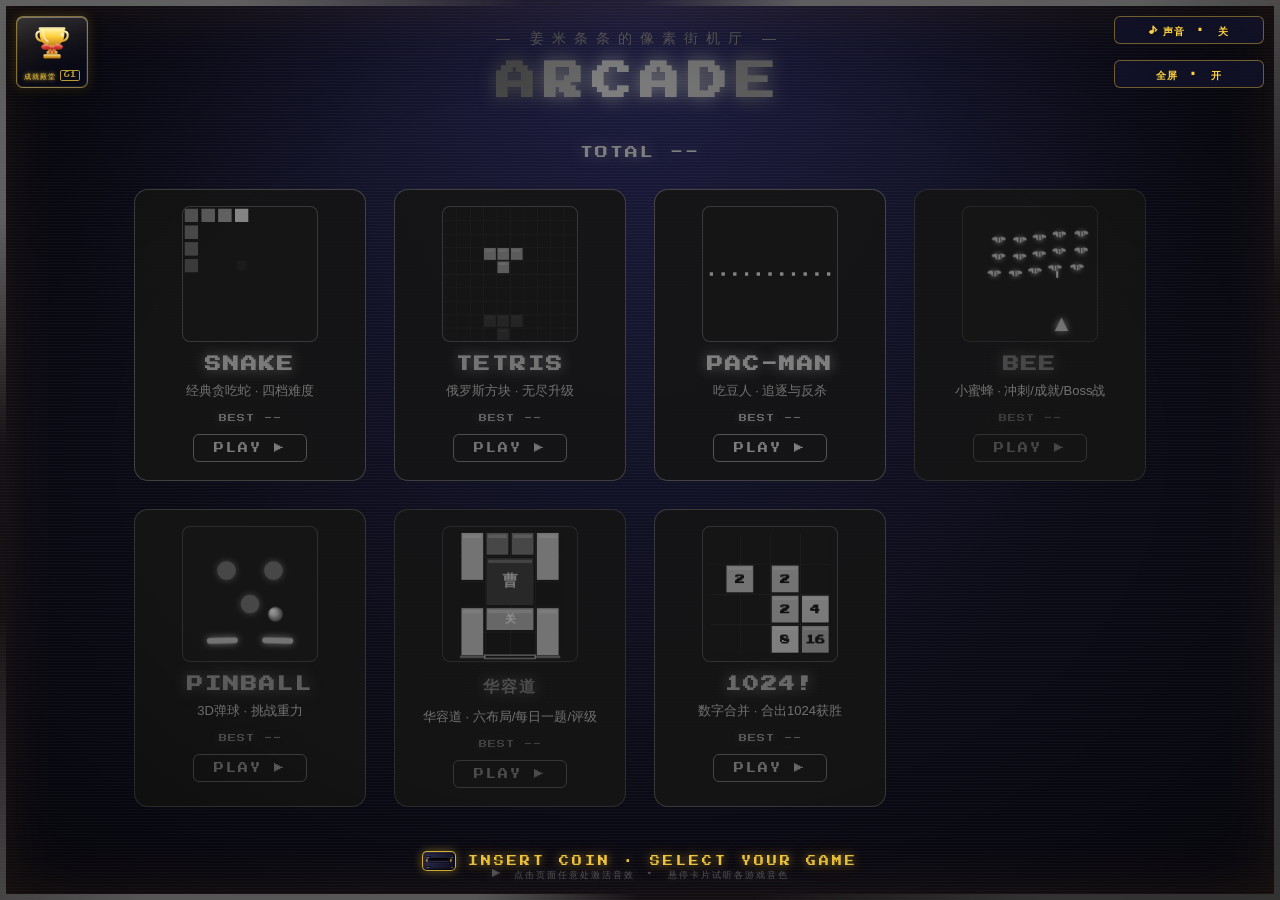
==== commit a6878ebf: "feat: 统一收编游戏按钮点击监听，新增成就统计维度与 CI 阶段 - 收编全游戏 HTML 内联 onclick 为 JS 监听（开始/重开/全屏等按钮） - 新增俄罗斯方块连击/T-Spin/B" ====
--- a/index.html
+++ b/index.html
@@ -748,7 +748,7 @@
         }
         .th-rank-hint { color: #8f9bc4; font-size: 7px; letter-spacing: 1px; }
         /* 里程碑轨道：真实进度条——深色凹槽底轨上铺鎏金水位（宽度 = 全站进度，--mile-prog 由 JS 注入），
-           四个里程碑节点（10/25/40/58）按 值/58 的真实比例落位（--x 由 JS 注入）；
+           四个里程碑节点（10/25/40/61）按 值/61 的真实比例落位（--x 由 JS 注入）；
            达成的点亮金光、下一阶呼吸描边 */
         .th-mile { position: relative; height: 28px; }
         .th-mile::before {
@@ -800,7 +800,7 @@
             box-shadow: 0 0 8px rgba(255, 210, 62, 0.65);
         }
         .th-pip.is-on em { color: #ffd23e; }
-        /* 原点刻度 0：进度条零位标记，弱化灰点，与 10/25/40/58 金色成就节点区分 */
+        /* 原点刻度 0：进度条零位标记，弱化灰点，与 10/25/40/61 金色成就节点区分 */
         .th-pip-zero i {
             border-color: rgba(255, 255, 255, 0.14);
             background: rgba(255, 255, 255, 0.08);
@@ -1884,12 +1884,12 @@
     <div id="edgeBeam" aria-hidden="true"></div>
     <!-- 固定按钮区（position:fixed 右上角）：声音键（单击=静音/恢复，长按或右键=音量面板）+ 全屏切换 -->
     <button id="soundToggle" class="sound-toggle" type="button" title="单击：静音/恢复（快捷键 M）&#10;长按 / 右键：音量设置">♪ 声音 · 关</button>
-    <button id="fullscreenToggle" class="fs-toggle" onclick="FS.toggle(this)" title="切换全屏（快捷键 F）">全屏 · 开</button>
+    <button id="fullscreenToggle" class="fs-toggle" title="切换全屏（快捷键 F）">全屏 · 开</button>
     <!-- 成就殿堂入口：鎏金大金杯形态（单座金杯——杯口沿/杯身/杯耳/杯颈/双层底座金色渐变精修，
          颈间系红蝴蝶结（双环左右环抱 + 结心 + 两条燕尾短垂带），鎏金题注+总数徽标），
          固定左上角（72×72 正方形：上缘与音效键持平 / 底边与全屏键下缘持平）；点击开合全站成就殿堂鎏金覆盖层。
          index.js 的投币豁免、点外关闭均以 #trophyToggle 判定，改造样式时须保留该 id -->
-    <button id="trophyToggle" class="achWallTrigger awt-hall" type="button" style="--awt-h: #ffd23e" title="全站成就殿堂（58 项，快捷键 V）">
+    <button id="trophyToggle" class="achWallTrigger awt-hall" type="button" style="--awt-h: #ffd23e" title="全站成就殿堂（61 项，快捷键 V）">
         <svg class="aw-cup" viewBox="0 0 64 64" aria-hidden="true" focusable="false">
             <defs>
                 <linearGradient id="awcGold" x1="0" y1="0" x2="0" y2="1">
@@ -1943,7 +1943,7 @@
             <path d="M19 12c0 8 2.5 12.5 7 15" fill="none" stroke="#ffffff" stroke-opacity="0.55" stroke-width="2.6" stroke-linecap="round"/>
             <path d="M46.5 13.5l1.1 2.4 2.4 1.1-2.4 1.1-1.1 2.4-1.1-2.4-2.4-1.1 2.4-1.1z" fill="#fff8d9" opacity="0.9"/>
         </svg>
-        <span class="awt-caption"><span class="awt-label">成就殿堂</span><span class="awt-key">58</span></span>
+        <span class="awt-caption"><span class="awt-label">成就殿堂</span><span class="awt-key">61</span></span>
     </button>
     <!-- 大厅主布局容器：包住标题区/卡片区/页脚，供 fullscreen.js 全屏时整体缩放居中 -->
     <div class="layout">
@@ -1957,10 +1957,12 @@
     <!-- 卡片区：游戏入口卡片按 4 列网格从左到右排列（4+3 两行），--glow 决定各自霓虹色，
          animation-delay（0.05~0.35s，步进 0.05s）让入场动画在 CRT 开机遮罩窗口内悄然完成
          （最晚 0.35s + 0.4s = 0.75s，早于白幕 0.86s 开始淡出）——白幕结束后直接看到完整大厅，
-         不再有卡片逐一浮现的过程；每张卡片含一个 160×160 Canvas，由 index.js 驱动对应的预览动画 -->
+         不再有卡片逐一浮现的过程；每张卡片含一个 160×160 Canvas，由 index.js 驱动对应的预览动画；
+         角标 DOM id 契约：时长角标 pt-<游戏id> 与 BEST 角标 best-<游戏id> 按卡片 href 的游戏 id
+         拼接生成，index.js refreshTimeBadges/refreshBest 据此动态 getElementById 查找，改 id 须两侧同步 -->
     <div class="cards">
         <!-- 贪吃蛇卡片：预览 id=snakePreview，霓虹绿色 -->
-        <a class="card" href="snake.html?v=20261120-1" style="--glow: 57, 255, 106; animation-delay: 0.05s;">
+        <a class="card" href="snake.html?v=20261120-2" style="--glow: 57, 255, 106; animation-delay: 0.05s;">
             <span class="last-badge">上次游玩</span>
             <span class="time-badge" id="pt-snake" hidden></span>
             <canvas id="snakePreview" width="160" height="160"></canvas>
@@ -1970,7 +1972,7 @@
             <span class="play">PLAY ▶</span>
         </a>
         <!-- 俄罗斯方块卡片：预览 id=tetrisPreview，霓虹青色 -->
-        <a class="card" href="tetris.html?v=20261120-1" style="--glow: 53, 224, 255; animation-delay: 0.1s;">
+        <a class="card" href="tetris.html?v=20261120-3" style="--glow: 53, 224, 255; animation-delay: 0.1s;">
             <span class="last-badge">上次游玩</span>
             <span class="time-badge" id="pt-tetris" hidden></span>
             <canvas id="tetrisPreview" width="160" height="160"></canvas>
@@ -1980,7 +1982,7 @@
             <span class="play">PLAY ▶</span>
         </a>
         <!-- 吃豆人卡片：预览 id=pacPreview，霓虹黄色 -->
-        <a class="card" href="pac.html?v=20261120-1" style="--glow: 255, 210, 62; animation-delay: 0.15s;">
+        <a class="card" href="pac.html?v=20261120-2" style="--glow: 255, 210, 62; animation-delay: 0.15s;">
             <span class="last-badge">上次游玩</span>
             <span class="time-badge" id="pt-pac" hidden></span>
             <canvas id="pacPreview" width="160" height="160"></canvas>
@@ -1990,7 +1992,7 @@
             <span class="play">PLAY ▶</span>
         </a>
         <!-- 小蜜蜂卡片：预览 id=beePreview，霓虹粉色 -->
-        <a class="card" href="bee.html?v=20261120-3" style="--glow: 255, 62, 165; animation-delay: 0.2s;">
+        <a class="card" href="bee.html?v=20261120-5" style="--glow: 255, 62, 165; animation-delay: 0.2s;">
             <span class="last-badge">上次游玩</span>
             <span class="time-badge" id="pt-bee" hidden></span>
             <canvas id="beePreview" width="160" height="160"></canvas>
@@ -2000,7 +2002,7 @@
             <span class="play">PLAY ▶</span>
         </a>
         <!-- 3D弹球卡片：预览 id=pinballPreview，霓虹紫色 -->
-        <a class="card" href="pinball.html?v=20261120-1" style="--glow: 193, 123, 255; animation-delay: 0.25s;">
+        <a class="card" href="pinball.html?v=20261120-2" style="--glow: 193, 123, 255; animation-delay: 0.25s;">
             <span class="last-badge">上次游玩</span>
             <span class="time-badge" id="pt-pinball" hidden></span>
             <canvas id="pinballPreview" width="160" height="160"></canvas>
@@ -2010,7 +2012,7 @@
             <span class="play">PLAY ▶</span>
         </a>
         <!-- 华容道卡片：预览 id=klotskiPreview，霓虹赤红色（与游戏墙体色同源） -->
-        <a class="card" href="klotski.html?v=20261120-2" style="--glow: 255, 85, 64; animation-delay: 0.3s;">
+        <a class="card" href="klotski.html?v=20261120-3" style="--glow: 255, 85, 64; animation-delay: 0.3s;">
             <span class="last-badge">上次游玩</span>
             <span class="time-badge" id="pt-klotski" hidden></span>
             <canvas id="klotskiPreview" width="160" height="160"></canvas>
@@ -2020,7 +2022,7 @@
             <span class="play">PLAY ▶</span>
         </a>
         <!-- 1024卡片：预览 id=n1024Preview，霓虹橙色（数字方块合并玩法，三档难度） -->
-        <a class="card" href="1024.html?v=20261120-1" style="--glow: 255, 154, 62; animation-delay: 0.35s;">
+        <a class="card" href="1024.html?v=20261120-3" style="--glow: 255, 154, 62; animation-delay: 0.35s;">
             <span class="last-badge">上次游玩</span>
             <span class="time-badge" id="pt-1024" hidden></span>
             <canvas id="n1024Preview" width="160" height="160"></canvas>
@@ -2053,7 +2055,7 @@
             <div class="th-head">
                 <svg class="cup-ico" viewBox="0 0 24 24" aria-hidden="true"><path fill="currentColor" d="M19 5h-2V3H7v2H5c-1.1 0-2 .9-2 2v1c0 2.55 1.92 4.63 4.39 4.94.73 1.75 2.29 3.05 4.11 3.4V19H9v2h6v-2h-2.5v-2.66c1.82-.35 3.38-1.65 4.11-3.4C18.08 12.63 20 10.55 20 8V7c0-1.1-.9-2-2-2zM5 8V7h2v3.82C5.84 10.4 5 9.3 5 8zm14 0c0 1.3-.84 2.4-2 2.82V7h2v1z"/></svg>
                 <span class="th-title">成就殿堂</span>
-                <span class="th-total" id="thTotal">-- / 58</span>
+                <span class="th-total" id="thTotal">-- / 61</span>
                 <button id="thClose" class="th-close" type="button" aria-label="关闭成就殿堂">✕</button>
             </div>
             <div class="th-hero">
@@ -2081,7 +2083,7 @@
                 </div>
             </div>
             <div class="th-scroll"><div class="th-grid" id="thGrid"></div></div>
-            <div class="th-foot">集齐 58 项成就点亮满环 · 点击暗幕 / <b>Esc</b> / ✕ 关闭殿堂<button id="thReset" type="button" title="清除全部进度数据（成就/最高分/评级/每日挑战/进行中快照/游玩时长/上次游玩），声音、演出、难度等设置保留；点击后需再次点击确认">重置进度</button></div>
+            <div class="th-foot">集齐 61 项成就点亮满环 · 点击暗幕 / <b>Esc</b> / ✕ 关闭殿堂<button id="thReset" type="button" title="清除全部进度数据（成就/最高分/评级/每日挑战/进行中快照/游玩时长/上次游玩），声音、演出、难度等设置保留；点击后需再次点击确认">重置进度</button></div>
         </div>
     </div>
     <!-- 脚本加载顺序：arcade-common.js 提供 Arcade（跨帧消息统一来源守卫，其余公共库均依赖它）；
@@ -2090,10 +2092,10 @@
          其后补载五款游戏音效分册（卡片点击音效引用 tLevelUp/pacReady/pinLaunch/klSelect/n1024Merge，
          分册均为纯 Object.assign 扩展 SFX，无加载副作用；依赖 audio.js，须在其后、index.js 之前）；
          index.js 依赖 SFX，须放在最后 -->
-    <script src="arcade-common.js?v=20261119-1"></script>
-    <script src="audio.js?v=20261120-1"></script>
-    <script src="fx.js?v=20261120-1"></script>
-    <script src="fullscreen.js?v=20261120-1"></script>
+    <script src="arcade-common.js?v=20261120-2"></script>
+    <script src="audio.js?v=20261120-2"></script>
+    <script src="fx.js?v=20261120-2"></script>
+    <script src="fullscreen.js?v=20261120-3"></script>
     <!-- 手柄支持公共库：Gamepad API 轮询 → 边沿触发合成键盘事件，大厅键位零改动获得手柄支持 -->
     <script src="gamepad.js?v=20261120-2"></script>
     <!-- 游戏音效分册（五款）：纯 Object.assign 扩展 SFX，无加载副作用，须在 audio.js 之后、index.js 之前 -->
@@ -2102,6 +2104,6 @@
     <script src="audio-pinball.js?v=20261119-2"></script>
     <script src="audio-klotski.js?v=20261119-1"></script>
     <script src="audio-1024.js?v=20261118-1"></script>
-    <script src="index.js?v=20261120-3"></script>
+    <script src="index.js?v=20261120-4"></script>
 </body>
 </html>
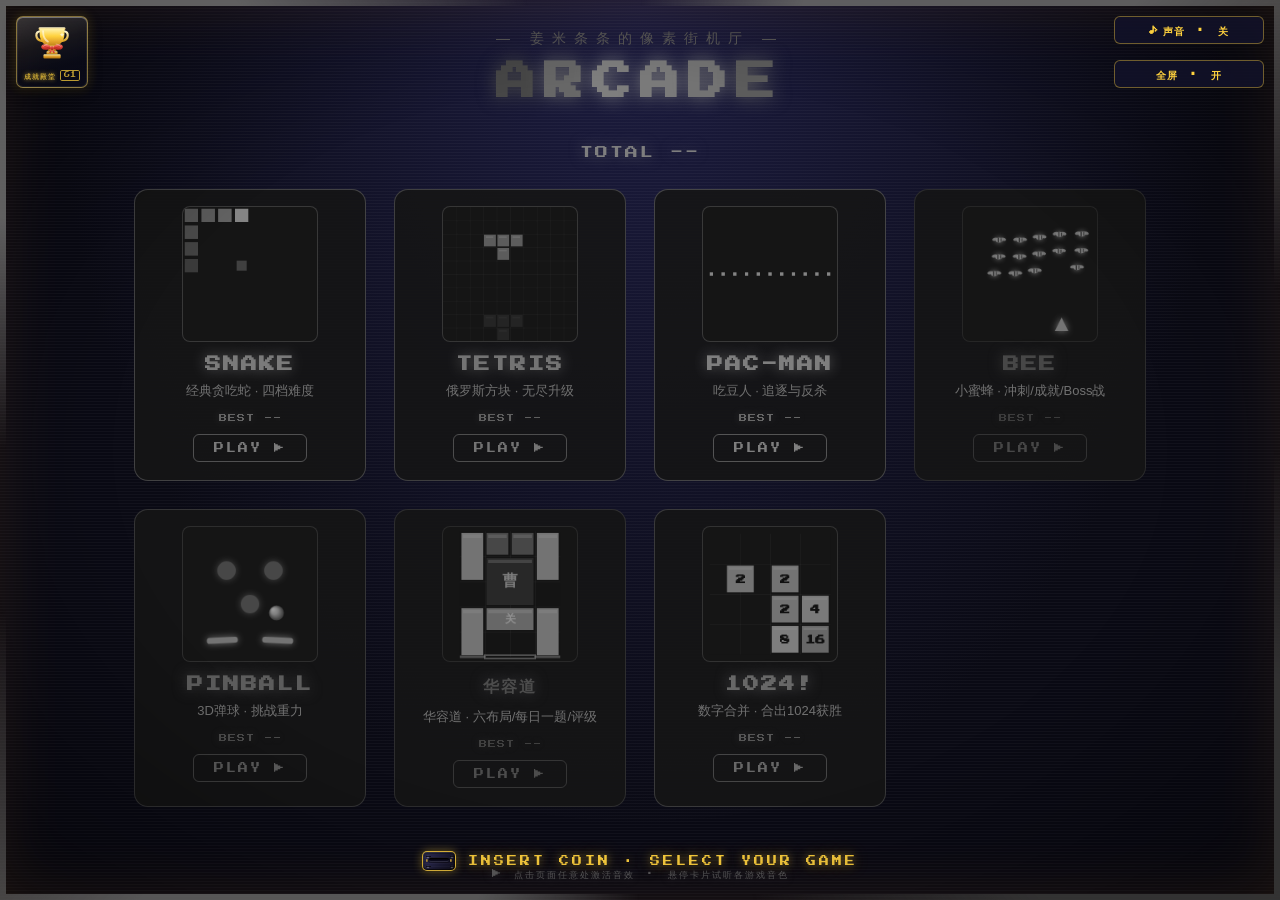
==== commit 973485d8: "fix: 修复成就存档半损坏时整档清零问题并优化快照逻辑" ====
--- a/index.html
+++ b/index.html
@@ -1962,7 +1962,7 @@
          拼接生成，index.js refreshTimeBadges/refreshBest 据此动态 getElementById 查找，改 id 须两侧同步 -->
     <div class="cards">
         <!-- 贪吃蛇卡片：预览 id=snakePreview，霓虹绿色 -->
-        <a class="card" href="snake.html?v=20261120-2" style="--glow: 57, 255, 106; animation-delay: 0.05s;">
+        <a class="card" href="snake.html?v=20261120-3" style="--glow: 57, 255, 106; animation-delay: 0.05s;">
             <span class="last-badge">上次游玩</span>
             <span class="time-badge" id="pt-snake" hidden></span>
             <canvas id="snakePreview" width="160" height="160"></canvas>
@@ -1972,7 +1972,7 @@
             <span class="play">PLAY ▶</span>
         </a>
         <!-- 俄罗斯方块卡片：预览 id=tetrisPreview，霓虹青色 -->
-        <a class="card" href="tetris.html?v=20261120-3" style="--glow: 53, 224, 255; animation-delay: 0.1s;">
+        <a class="card" href="tetris.html?v=20261120-4" style="--glow: 53, 224, 255; animation-delay: 0.1s;">
             <span class="last-badge">上次游玩</span>
             <span class="time-badge" id="pt-tetris" hidden></span>
             <canvas id="tetrisPreview" width="160" height="160"></canvas>
@@ -1982,7 +1982,7 @@
             <span class="play">PLAY ▶</span>
         </a>
         <!-- 吃豆人卡片：预览 id=pacPreview，霓虹黄色 -->
-        <a class="card" href="pac.html?v=20261120-2" style="--glow: 255, 210, 62; animation-delay: 0.15s;">
+        <a class="card" href="pac.html?v=20261120-3" style="--glow: 255, 210, 62; animation-delay: 0.15s;">
             <span class="last-badge">上次游玩</span>
             <span class="time-badge" id="pt-pac" hidden></span>
             <canvas id="pacPreview" width="160" height="160"></canvas>
@@ -2002,7 +2002,7 @@
             <span class="play">PLAY ▶</span>
         </a>
         <!-- 3D弹球卡片：预览 id=pinballPreview，霓虹紫色 -->
-        <a class="card" href="pinball.html?v=20261120-2" style="--glow: 193, 123, 255; animation-delay: 0.25s;">
+        <a class="card" href="pinball.html?v=20261120-3" style="--glow: 193, 123, 255; animation-delay: 0.25s;">
             <span class="last-badge">上次游玩</span>
             <span class="time-badge" id="pt-pinball" hidden></span>
             <canvas id="pinballPreview" width="160" height="160"></canvas>
@@ -2012,7 +2012,7 @@
             <span class="play">PLAY ▶</span>
         </a>
         <!-- 华容道卡片：预览 id=klotskiPreview，霓虹赤红色（与游戏墙体色同源） -->
-        <a class="card" href="klotski.html?v=20261120-3" style="--glow: 255, 85, 64; animation-delay: 0.3s;">
+        <a class="card" href="klotski.html?v=20261120-6" style="--glow: 255, 85, 64; animation-delay: 0.3s;">
             <span class="last-badge">上次游玩</span>
             <span class="time-badge" id="pt-klotski" hidden></span>
             <canvas id="klotskiPreview" width="160" height="160"></canvas>
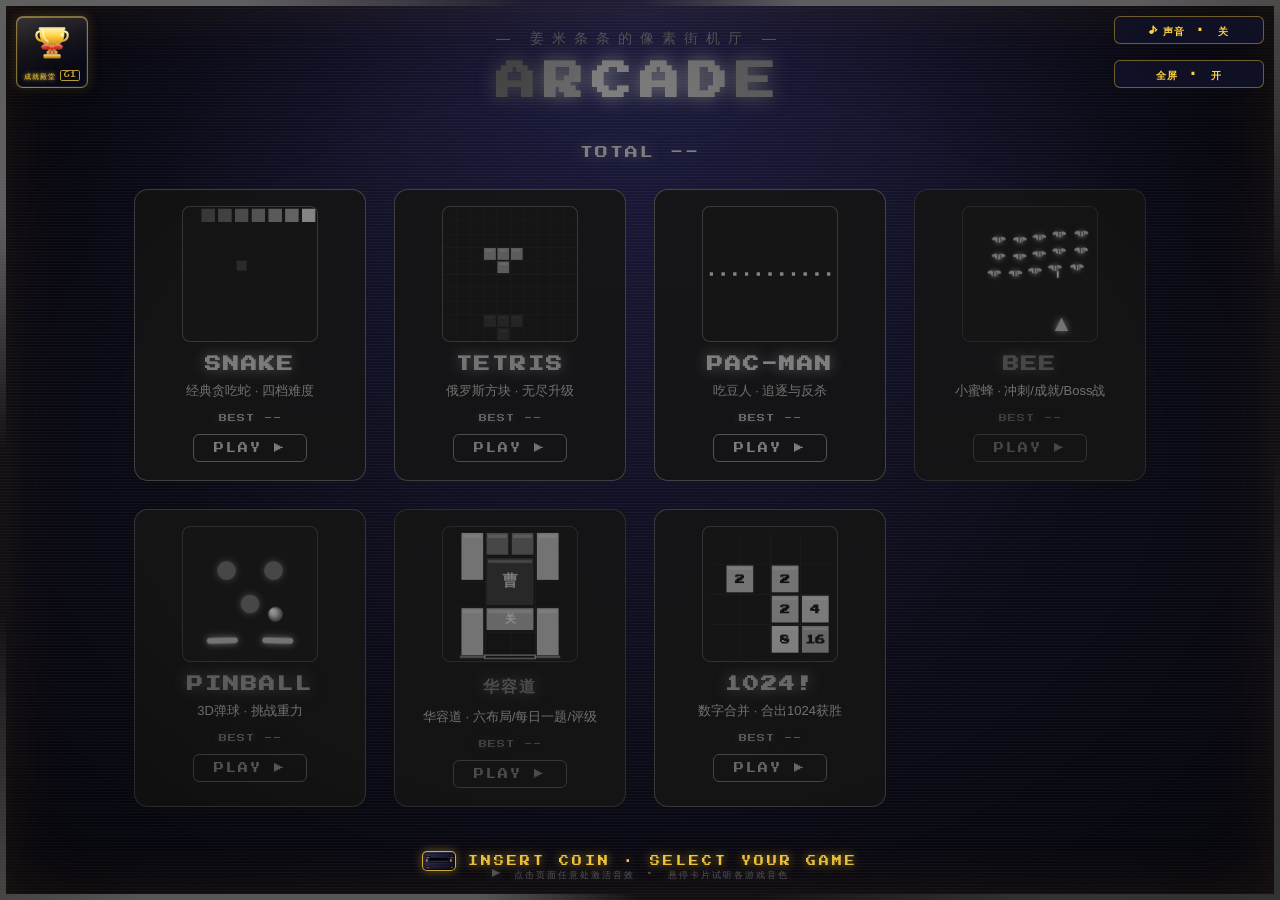
==== commit 191def6b: "fix: 修复音效加载失败防御性降级与快照脏数据兜底" ====
--- a/index.html
+++ b/index.html
@@ -1962,7 +1962,7 @@
          拼接生成，index.js refreshTimeBadges/refreshBest 据此动态 getElementById 查找，改 id 须两侧同步 -->
     <div class="cards">
         <!-- 贪吃蛇卡片：预览 id=snakePreview，霓虹绿色 -->
-        <a class="card" href="snake.html?v=20261120-3" style="--glow: 57, 255, 106; animation-delay: 0.05s;">
+        <a class="card" href="snake.html?v=20261125-2" style="--glow: 57, 255, 106; animation-delay: 0.05s;">
             <span class="last-badge">上次游玩</span>
             <span class="time-badge" id="pt-snake" hidden></span>
             <canvas id="snakePreview" width="160" height="160"></canvas>
@@ -1972,7 +1972,7 @@
             <span class="play">PLAY ▶</span>
         </a>
         <!-- 俄罗斯方块卡片：预览 id=tetrisPreview，霓虹青色 -->
-        <a class="card" href="tetris.html?v=20261120-4" style="--glow: 53, 224, 255; animation-delay: 0.1s;">
+        <a class="card" href="tetris.html?v=20261125-2" style="--glow: 53, 224, 255; animation-delay: 0.1s;">
             <span class="last-badge">上次游玩</span>
             <span class="time-badge" id="pt-tetris" hidden></span>
             <canvas id="tetrisPreview" width="160" height="160"></canvas>
@@ -1982,7 +1982,7 @@
             <span class="play">PLAY ▶</span>
         </a>
         <!-- 吃豆人卡片：预览 id=pacPreview，霓虹黄色 -->
-        <a class="card" href="pac.html?v=20261120-3" style="--glow: 255, 210, 62; animation-delay: 0.15s;">
+        <a class="card" href="pac.html?v=20261125-2" style="--glow: 255, 210, 62; animation-delay: 0.15s;">
             <span class="last-badge">上次游玩</span>
             <span class="time-badge" id="pt-pac" hidden></span>
             <canvas id="pacPreview" width="160" height="160"></canvas>
@@ -1992,7 +1992,7 @@
             <span class="play">PLAY ▶</span>
         </a>
         <!-- 小蜜蜂卡片：预览 id=beePreview，霓虹粉色 -->
-        <a class="card" href="bee.html?v=20261120-5" style="--glow: 255, 62, 165; animation-delay: 0.2s;">
+        <a class="card" href="bee.html?v=20261125-1" style="--glow: 255, 62, 165; animation-delay: 0.2s;">
             <span class="last-badge">上次游玩</span>
             <span class="time-badge" id="pt-bee" hidden></span>
             <canvas id="beePreview" width="160" height="160"></canvas>
@@ -2002,7 +2002,7 @@
             <span class="play">PLAY ▶</span>
         </a>
         <!-- 3D弹球卡片：预览 id=pinballPreview，霓虹紫色 -->
-        <a class="card" href="pinball.html?v=20261120-3" style="--glow: 193, 123, 255; animation-delay: 0.25s;">
+        <a class="card" href="pinball.html?v=20261125-1" style="--glow: 193, 123, 255; animation-delay: 0.25s;">
             <span class="last-badge">上次游玩</span>
             <span class="time-badge" id="pt-pinball" hidden></span>
             <canvas id="pinballPreview" width="160" height="160"></canvas>
@@ -2012,7 +2012,7 @@
             <span class="play">PLAY ▶</span>
         </a>
         <!-- 华容道卡片：预览 id=klotskiPreview，霓虹赤红色（与游戏墙体色同源） -->
-        <a class="card" href="klotski.html?v=20261120-6" style="--glow: 255, 85, 64; animation-delay: 0.3s;">
+        <a class="card" href="klotski.html?v=20261125-2" style="--glow: 255, 85, 64; animation-delay: 0.3s;">
             <span class="last-badge">上次游玩</span>
             <span class="time-badge" id="pt-klotski" hidden></span>
             <canvas id="klotskiPreview" width="160" height="160"></canvas>
@@ -2022,7 +2022,7 @@
             <span class="play">PLAY ▶</span>
         </a>
         <!-- 1024卡片：预览 id=n1024Preview，霓虹橙色（数字方块合并玩法，三档难度） -->
-        <a class="card" href="1024.html?v=20261120-3" style="--glow: 255, 154, 62; animation-delay: 0.35s;">
+        <a class="card" href="1024.html?v=20261125-3" style="--glow: 255, 154, 62; animation-delay: 0.35s;">
             <span class="last-badge">上次游玩</span>
             <span class="time-badge" id="pt-1024" hidden></span>
             <canvas id="n1024Preview" width="160" height="160"></canvas>
@@ -2093,7 +2093,7 @@
          分册均为纯 Object.assign 扩展 SFX，无加载副作用；依赖 audio.js，须在其后、index.js 之前）；
          index.js 依赖 SFX，须放在最后 -->
     <script src="arcade-common.js?v=20261120-2"></script>
-    <script src="audio.js?v=20261120-2"></script>
+    <script src="audio.js?v=20261125-1"></script>
     <script src="fx.js?v=20261120-2"></script>
     <script src="fullscreen.js?v=20261120-3"></script>
     <!-- 手柄支持公共库：Gamepad API 轮询 → 边沿触发合成键盘事件，大厅键位零改动获得手柄支持 -->
@@ -2104,6 +2104,6 @@
     <script src="audio-pinball.js?v=20261119-2"></script>
     <script src="audio-klotski.js?v=20261119-1"></script>
     <script src="audio-1024.js?v=20261118-1"></script>
-    <script src="index.js?v=20261120-4"></script>
+    <script src="index.js?v=20261125-1"></script>
 </body>
 </html>
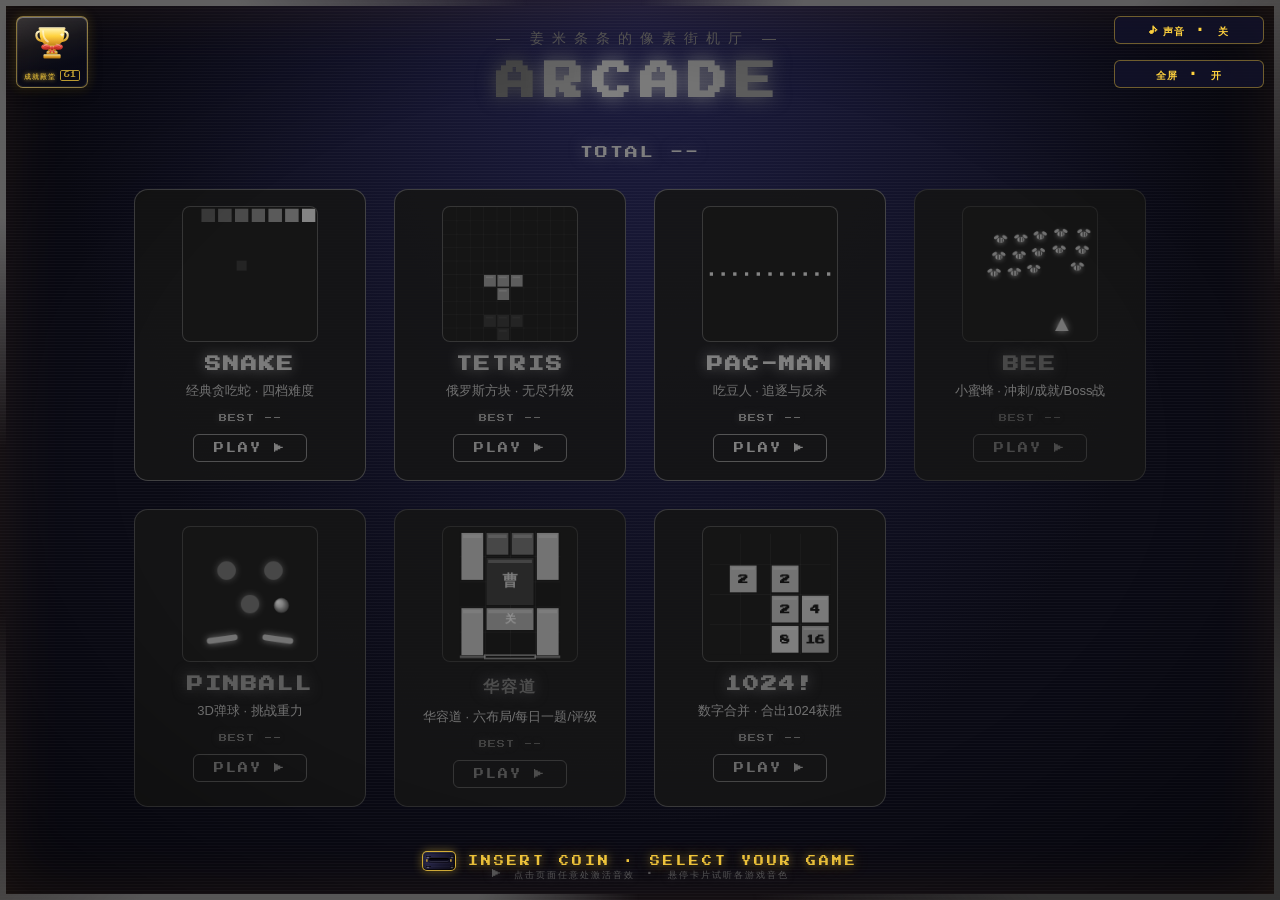
==== commit 3fb8b9cc: "feat: 优化全站游戏的成就与存档功能，修复多游戏问题 - 新增成就系统 adjustBest 撤销回退通道，支持统计项负增量回退 - 修复吃豆人水果触发条件，调整为 70/140 颗豆（适配迷宫布" ====
--- a/index.html
+++ b/index.html
@@ -1889,7 +1889,7 @@
          颈间系红蝴蝶结（双环左右环抱 + 结心 + 两条燕尾短垂带），鎏金题注+总数徽标），
          固定左上角（72×72 正方形：上缘与音效键持平 / 底边与全屏键下缘持平）；点击开合全站成就殿堂鎏金覆盖层。
          index.js 的投币豁免、点外关闭均以 #trophyToggle 判定，改造样式时须保留该 id -->
-    <button id="trophyToggle" class="achWallTrigger awt-hall" type="button" style="--awt-h: #ffd23e" title="全站成就殿堂（61 项，快捷键 V）">
+    <button id="trophyToggle" class="achWallTrigger awt-hall" type="button" style="--awt-h: #ffd23e" title="全站成就殿堂，快捷键 V">
         <svg class="aw-cup" viewBox="0 0 64 64" aria-hidden="true" focusable="false">
             <defs>
                 <linearGradient id="awcGold" x1="0" y1="0" x2="0" y2="1">
@@ -1943,7 +1943,7 @@
             <path d="M19 12c0 8 2.5 12.5 7 15" fill="none" stroke="#ffffff" stroke-opacity="0.55" stroke-width="2.6" stroke-linecap="round"/>
             <path d="M46.5 13.5l1.1 2.4 2.4 1.1-2.4 1.1-1.1 2.4-1.1-2.4-2.4-1.1 2.4-1.1z" fill="#fff8d9" opacity="0.9"/>
         </svg>
-        <span class="awt-caption"><span class="awt-label">成就殿堂</span><span class="awt-key">61</span></span>
+        <span class="awt-caption"><span class="awt-label">成就殿堂</span><span class="awt-key"></span></span>
     </button>
     <!-- 大厅主布局容器：包住标题区/卡片区/页脚，供 fullscreen.js 全屏时整体缩放居中 -->
     <div class="layout">
@@ -1962,7 +1962,7 @@
          拼接生成，index.js refreshTimeBadges/refreshBest 据此动态 getElementById 查找，改 id 须两侧同步 -->
     <div class="cards">
         <!-- 贪吃蛇卡片：预览 id=snakePreview，霓虹绿色 -->
-        <a class="card" href="snake.html?v=20261125-2" style="--glow: 57, 255, 106; animation-delay: 0.05s;">
+        <a class="card" href="snake.html?v=20261126-1" style="--glow: 57, 255, 106; animation-delay: 0.05s;">
             <span class="last-badge">上次游玩</span>
             <span class="time-badge" id="pt-snake" hidden></span>
             <canvas id="snakePreview" width="160" height="160"></canvas>
@@ -1972,7 +1972,7 @@
             <span class="play">PLAY ▶</span>
         </a>
         <!-- 俄罗斯方块卡片：预览 id=tetrisPreview，霓虹青色 -->
-        <a class="card" href="tetris.html?v=20261125-2" style="--glow: 53, 224, 255; animation-delay: 0.1s;">
+        <a class="card" href="tetris.html?v=20261126-1" style="--glow: 53, 224, 255; animation-delay: 0.1s;">
             <span class="last-badge">上次游玩</span>
             <span class="time-badge" id="pt-tetris" hidden></span>
             <canvas id="tetrisPreview" width="160" height="160"></canvas>
@@ -1982,7 +1982,7 @@
             <span class="play">PLAY ▶</span>
         </a>
         <!-- 吃豆人卡片：预览 id=pacPreview，霓虹黄色 -->
-        <a class="card" href="pac.html?v=20261125-2" style="--glow: 255, 210, 62; animation-delay: 0.15s;">
+        <a class="card" href="pac.html?v=20261126-1" style="--glow: 255, 210, 62; animation-delay: 0.15s;">
             <span class="last-badge">上次游玩</span>
             <span class="time-badge" id="pt-pac" hidden></span>
             <canvas id="pacPreview" width="160" height="160"></canvas>
@@ -1992,7 +1992,7 @@
             <span class="play">PLAY ▶</span>
         </a>
         <!-- 小蜜蜂卡片：预览 id=beePreview，霓虹粉色 -->
-        <a class="card" href="bee.html?v=20261125-1" style="--glow: 255, 62, 165; animation-delay: 0.2s;">
+        <a class="card" href="bee.html?v=20261126-2" style="--glow: 255, 62, 165; animation-delay: 0.2s;">
             <span class="last-badge">上次游玩</span>
             <span class="time-badge" id="pt-bee" hidden></span>
             <canvas id="beePreview" width="160" height="160"></canvas>
@@ -2012,7 +2012,7 @@
             <span class="play">PLAY ▶</span>
         </a>
         <!-- 华容道卡片：预览 id=klotskiPreview，霓虹赤红色（与游戏墙体色同源） -->
-        <a class="card" href="klotski.html?v=20261125-2" style="--glow: 255, 85, 64; animation-delay: 0.3s;">
+        <a class="card" href="klotski.html?v=20261126-1" style="--glow: 255, 85, 64; animation-delay: 0.3s;">
             <span class="last-badge">上次游玩</span>
             <span class="time-badge" id="pt-klotski" hidden></span>
             <canvas id="klotskiPreview" width="160" height="160"></canvas>
@@ -2022,7 +2022,7 @@
             <span class="play">PLAY ▶</span>
         </a>
         <!-- 1024卡片：预览 id=n1024Preview，霓虹橙色（数字方块合并玩法，三档难度） -->
-        <a class="card" href="1024.html?v=20261125-3" style="--glow: 255, 154, 62; animation-delay: 0.35s;">
+        <a class="card" href="1024.html?v=20261126-1" style="--glow: 255, 154, 62; animation-delay: 0.35s;">
             <span class="last-badge">上次游玩</span>
             <span class="time-badge" id="pt-1024" hidden></span>
             <canvas id="n1024Preview" width="160" height="160"></canvas>
@@ -2055,7 +2055,7 @@
             <div class="th-head">
                 <svg class="cup-ico" viewBox="0 0 24 24" aria-hidden="true"><path fill="currentColor" d="M19 5h-2V3H7v2H5c-1.1 0-2 .9-2 2v1c0 2.55 1.92 4.63 4.39 4.94.73 1.75 2.29 3.05 4.11 3.4V19H9v2h6v-2h-2.5v-2.66c1.82-.35 3.38-1.65 4.11-3.4C18.08 12.63 20 10.55 20 8V7c0-1.1-.9-2-2-2zM5 8V7h2v3.82C5.84 10.4 5 9.3 5 8zm14 0c0 1.3-.84 2.4-2 2.82V7h2v1z"/></svg>
                 <span class="th-title">成就殿堂</span>
-                <span class="th-total" id="thTotal">-- / 61</span>
+                <span class="th-total" id="thTotal">--</span>
                 <button id="thClose" class="th-close" type="button" aria-label="关闭成就殿堂">✕</button>
             </div>
             <div class="th-hero">
@@ -2083,7 +2083,7 @@
                 </div>
             </div>
             <div class="th-scroll"><div class="th-grid" id="thGrid"></div></div>
-            <div class="th-foot">集齐 61 项成就点亮满环 · 点击暗幕 / <b>Esc</b> / ✕ 关闭殿堂<button id="thReset" type="button" title="清除全部进度数据（成就/最高分/评级/每日挑战/进行中快照/游玩时长/上次游玩），声音、演出、难度等设置保留；点击后需再次点击确认">重置进度</button></div>
+            <div class="th-foot">集齐 <span id="thFootTotal"></span> 项成就点亮满环 · 点击暗幕 / <b>Esc</b> / ✕ 关闭殿堂<button id="thReset" type="button" title="清除全部进度数据（成就/最高分/评级/每日挑战/进行中快照/游玩时长/上次游玩），声音、演出、难度等设置保留；点击后需再次点击确认">重置进度</button></div>
         </div>
     </div>
     <!-- 脚本加载顺序：arcade-common.js 提供 Arcade（跨帧消息统一来源守卫，其余公共库均依赖它）；
@@ -2092,7 +2092,7 @@
          其后补载五款游戏音效分册（卡片点击音效引用 tLevelUp/pacReady/pinLaunch/klSelect/n1024Merge，
          分册均为纯 Object.assign 扩展 SFX，无加载副作用；依赖 audio.js，须在其后、index.js 之前）；
          index.js 依赖 SFX，须放在最后 -->
-    <script src="arcade-common.js?v=20261120-2"></script>
+    <script src="arcade-common.js?v=20261126-1"></script>
     <script src="audio.js?v=20261125-1"></script>
     <script src="fx.js?v=20261120-2"></script>
     <script src="fullscreen.js?v=20261120-3"></script>
@@ -2104,6 +2104,6 @@
     <script src="audio-pinball.js?v=20261119-2"></script>
     <script src="audio-klotski.js?v=20261119-1"></script>
     <script src="audio-1024.js?v=20261118-1"></script>
-    <script src="index.js?v=20261125-1"></script>
+    <script src="index.js?v=20261126-1"></script>
 </body>
 </html>
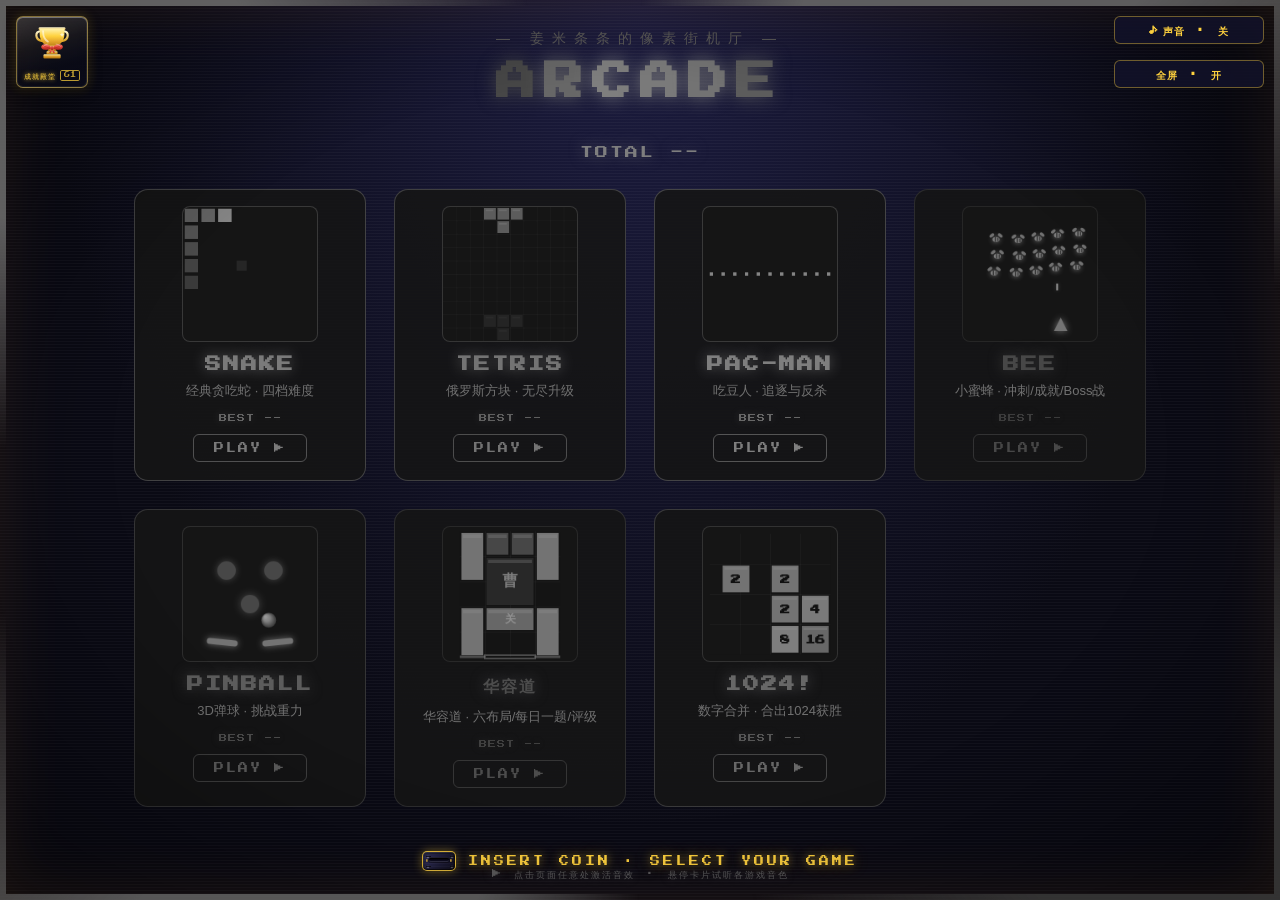
==== commit cb82a962: "feat: 升级各游戏脚本版本并修复存档与显示逻辑" ====
--- a/index.html
+++ b/index.html
@@ -1962,7 +1962,7 @@
          拼接生成，index.js refreshTimeBadges/refreshBest 据此动态 getElementById 查找，改 id 须两侧同步 -->
     <div class="cards">
         <!-- 贪吃蛇卡片：预览 id=snakePreview，霓虹绿色 -->
-        <a class="card" href="snake.html?v=20261126-1" style="--glow: 57, 255, 106; animation-delay: 0.05s;">
+        <a class="card" href="snake.html?v=20261126-2" style="--glow: 57, 255, 106; animation-delay: 0.05s;">
             <span class="last-badge">上次游玩</span>
             <span class="time-badge" id="pt-snake" hidden></span>
             <canvas id="snakePreview" width="160" height="160"></canvas>
@@ -1982,7 +1982,7 @@
             <span class="play">PLAY ▶</span>
         </a>
         <!-- 吃豆人卡片：预览 id=pacPreview，霓虹黄色 -->
-        <a class="card" href="pac.html?v=20261126-1" style="--glow: 255, 210, 62; animation-delay: 0.15s;">
+        <a class="card" href="pac.html?v=20261126-2" style="--glow: 255, 210, 62; animation-delay: 0.15s;">
             <span class="last-badge">上次游玩</span>
             <span class="time-badge" id="pt-pac" hidden></span>
             <canvas id="pacPreview" width="160" height="160"></canvas>
@@ -1992,7 +1992,7 @@
             <span class="play">PLAY ▶</span>
         </a>
         <!-- 小蜜蜂卡片：预览 id=beePreview，霓虹粉色 -->
-        <a class="card" href="bee.html?v=20261126-2" style="--glow: 255, 62, 165; animation-delay: 0.2s;">
+        <a class="card" href="bee.html?v=20261126-3" style="--glow: 255, 62, 165; animation-delay: 0.2s;">
             <span class="last-badge">上次游玩</span>
             <span class="time-badge" id="pt-bee" hidden></span>
             <canvas id="beePreview" width="160" height="160"></canvas>
@@ -2022,7 +2022,7 @@
             <span class="play">PLAY ▶</span>
         </a>
         <!-- 1024卡片：预览 id=n1024Preview，霓虹橙色（数字方块合并玩法，三档难度） -->
-        <a class="card" href="1024.html?v=20261126-1" style="--glow: 255, 154, 62; animation-delay: 0.35s;">
+        <a class="card" href="1024.html?v=20261126-2" style="--glow: 255, 154, 62; animation-delay: 0.35s;">
             <span class="last-badge">上次游玩</span>
             <span class="time-badge" id="pt-1024" hidden></span>
             <canvas id="n1024Preview" width="160" height="160"></canvas>
@@ -2083,7 +2083,7 @@
                 </div>
             </div>
             <div class="th-scroll"><div class="th-grid" id="thGrid"></div></div>
-            <div class="th-foot">集齐 <span id="thFootTotal"></span> 项成就点亮满环 · 点击暗幕 / <b>Esc</b> / ✕ 关闭殿堂<button id="thReset" type="button" title="清除全部进度数据（成就/最高分/评级/每日挑战/进行中快照/游玩时长/上次游玩），声音、演出、难度等设置保留；点击后需再次点击确认">重置进度</button></div>
+            <div class="th-foot"><span id="thFootTotal">集齐全部成就点亮满环</span> · 点击暗幕 / <b>Esc</b> / ✕ 关闭殿堂<button id="thReset" type="button" title="清除全部进度数据（成就/最高分/评级/每日挑战/进行中快照/游玩时长/上次游玩），声音、演出、难度等设置保留；点击后需再次点击确认">重置进度</button></div>
         </div>
     </div>
     <!-- 脚本加载顺序：arcade-common.js 提供 Arcade（跨帧消息统一来源守卫，其余公共库均依赖它）；
@@ -2104,6 +2104,6 @@
     <script src="audio-pinball.js?v=20261119-2"></script>
     <script src="audio-klotski.js?v=20261119-1"></script>
     <script src="audio-1024.js?v=20261118-1"></script>
-    <script src="index.js?v=20261126-1"></script>
+    <script src="index.js?v=20261126-2"></script>
 </body>
 </html>
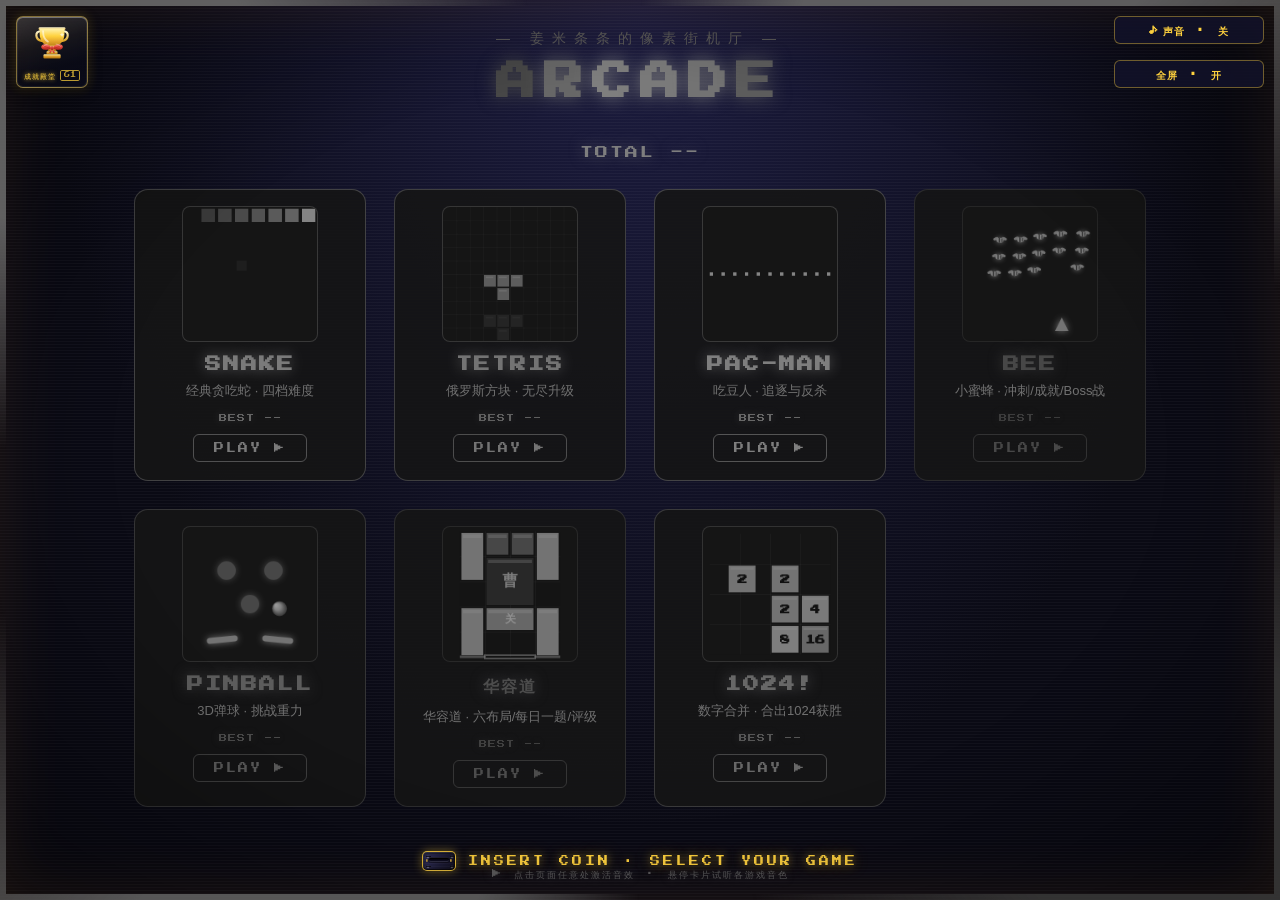
==== commit 64bf6561: "feat: 修复游戏核心逻辑与防御性降级，同步更新资源版本 修复贪吃蛇终局画面定格完整蛇形，俄罗斯方块帧时间处理异常态，吃豆人幽灵出屋逻辑，弹球越界处理，华容道光标显示；添加音频模块防御性降级，成就系" ====
--- a/index.html
+++ b/index.html
@@ -1962,7 +1962,7 @@
          拼接生成，index.js refreshTimeBadges/refreshBest 据此动态 getElementById 查找，改 id 须两侧同步 -->
     <div class="cards">
         <!-- 贪吃蛇卡片：预览 id=snakePreview，霓虹绿色 -->
-        <a class="card" href="snake.html?v=20261126-2" style="--glow: 57, 255, 106; animation-delay: 0.05s;">
+        <a class="card" href="snake.html?v=20261126-3" style="--glow: 57, 255, 106; animation-delay: 0.05s;">
             <span class="last-badge">上次游玩</span>
             <span class="time-badge" id="pt-snake" hidden></span>
             <canvas id="snakePreview" width="160" height="160"></canvas>
@@ -1972,7 +1972,7 @@
             <span class="play">PLAY ▶</span>
         </a>
         <!-- 俄罗斯方块卡片：预览 id=tetrisPreview，霓虹青色 -->
-        <a class="card" href="tetris.html?v=20261126-1" style="--glow: 53, 224, 255; animation-delay: 0.1s;">
+        <a class="card" href="tetris.html?v=20261126-2" style="--glow: 53, 224, 255; animation-delay: 0.1s;">
             <span class="last-badge">上次游玩</span>
             <span class="time-badge" id="pt-tetris" hidden></span>
             <canvas id="tetrisPreview" width="160" height="160"></canvas>
@@ -1982,7 +1982,7 @@
             <span class="play">PLAY ▶</span>
         </a>
         <!-- 吃豆人卡片：预览 id=pacPreview，霓虹黄色 -->
-        <a class="card" href="pac.html?v=20261126-2" style="--glow: 255, 210, 62; animation-delay: 0.15s;">
+        <a class="card" href="pac.html?v=20261126-3" style="--glow: 255, 210, 62; animation-delay: 0.15s;">
             <span class="last-badge">上次游玩</span>
             <span class="time-badge" id="pt-pac" hidden></span>
             <canvas id="pacPreview" width="160" height="160"></canvas>
@@ -2002,7 +2002,7 @@
             <span class="play">PLAY ▶</span>
         </a>
         <!-- 3D弹球卡片：预览 id=pinballPreview，霓虹紫色 -->
-        <a class="card" href="pinball.html?v=20261125-1" style="--glow: 193, 123, 255; animation-delay: 0.25s;">
+        <a class="card" href="pinball.html?v=20261126-1" style="--glow: 193, 123, 255; animation-delay: 0.25s;">
             <span class="last-badge">上次游玩</span>
             <span class="time-badge" id="pt-pinball" hidden></span>
             <canvas id="pinballPreview" width="160" height="160"></canvas>
@@ -2012,7 +2012,7 @@
             <span class="play">PLAY ▶</span>
         </a>
         <!-- 华容道卡片：预览 id=klotskiPreview，霓虹赤红色（与游戏墙体色同源） -->
-        <a class="card" href="klotski.html?v=20261126-1" style="--glow: 255, 85, 64; animation-delay: 0.3s;">
+        <a class="card" href="klotski.html?v=20261126-2" style="--glow: 255, 85, 64; animation-delay: 0.3s;">
             <span class="last-badge">上次游玩</span>
             <span class="time-badge" id="pt-klotski" hidden></span>
             <canvas id="klotskiPreview" width="160" height="160"></canvas>
@@ -2095,15 +2095,15 @@
     <script src="arcade-common.js?v=20261126-1"></script>
     <script src="audio.js?v=20261125-1"></script>
     <script src="fx.js?v=20261120-2"></script>
-    <script src="fullscreen.js?v=20261120-3"></script>
+    <script src="fullscreen.js?v=20261126-1"></script>
     <!-- 手柄支持公共库：Gamepad API 轮询 → 边沿触发合成键盘事件，大厅键位零改动获得手柄支持 -->
     <script src="gamepad.js?v=20261120-2"></script>
     <!-- 游戏音效分册（五款）：纯 Object.assign 扩展 SFX，无加载副作用，须在 audio.js 之后、index.js 之前 -->
-    <script src="audio-tetris.js?v=20261118-1"></script>
-    <script src="audio-pac.js?v=20261119-4"></script>
-    <script src="audio-pinball.js?v=20261119-2"></script>
-    <script src="audio-klotski.js?v=20261119-1"></script>
-    <script src="audio-1024.js?v=20261118-1"></script>
-    <script src="index.js?v=20261126-2"></script>
+    <script src="audio-tetris.js?v=20261126-1"></script>
+    <script src="audio-pac.js?v=20261126-1"></script>
+    <script src="audio-pinball.js?v=20261126-1"></script>
+    <script src="audio-klotski.js?v=20261126-1"></script>
+    <script src="audio-1024.js?v=20261126-1"></script>
+    <script src="index.js?v=20261126-3"></script>
 </body>
 </html>
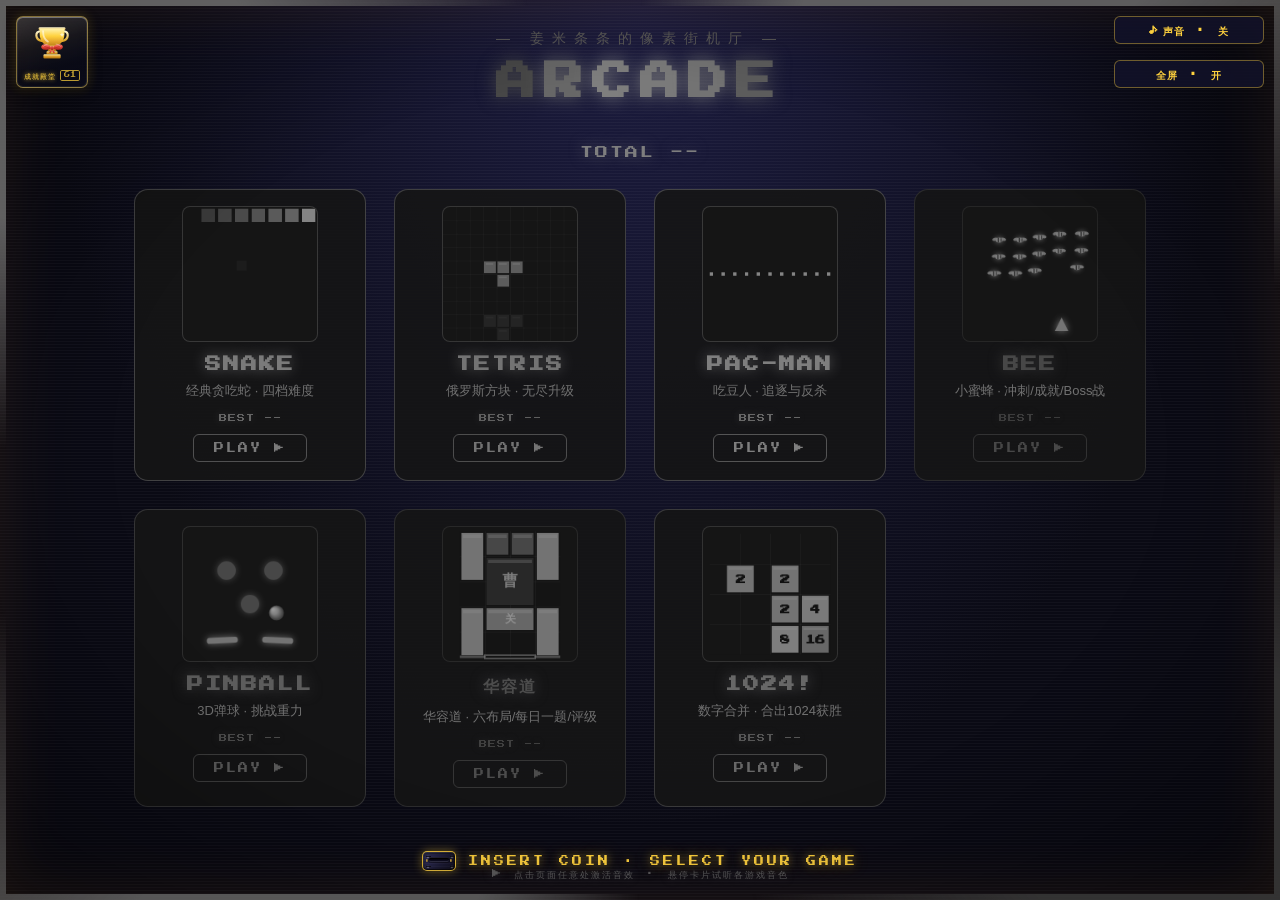
==== commit 49f5edd2: "fix: 修复多游戏重开功能在熄灭演出期不生效问题，更新fx.js版本 优化游戏页面CSS布局，将box-sizing改回content-box以修正内容区偏差" ====
--- a/index.html
+++ b/index.html
@@ -2022,7 +2022,7 @@
             <span class="play">PLAY ▶</span>
         </a>
         <!-- 1024卡片：预览 id=n1024Preview，霓虹橙色（数字方块合并玩法，三档难度） -->
-        <a class="card" href="1024.html?v=20261126-2" style="--glow: 255, 154, 62; animation-delay: 0.35s;">
+        <a class="card" href="1024.html?v=20261126-3" style="--glow: 255, 154, 62; animation-delay: 0.35s;">
             <span class="last-badge">上次游玩</span>
             <span class="time-badge" id="pt-1024" hidden></span>
             <canvas id="n1024Preview" width="160" height="160"></canvas>
@@ -2094,7 +2094,7 @@
          index.js 依赖 SFX，须放在最后 -->
     <script src="arcade-common.js?v=20261126-1"></script>
     <script src="audio.js?v=20261125-1"></script>
-    <script src="fx.js?v=20261120-2"></script>
+    <script src="fx.js?v=20261126-1"></script>
     <script src="fullscreen.js?v=20261126-1"></script>
     <!-- 手柄支持公共库：Gamepad API 轮询 → 边沿触发合成键盘事件，大厅键位零改动获得手柄支持 -->
     <script src="gamepad.js?v=20261120-2"></script>
